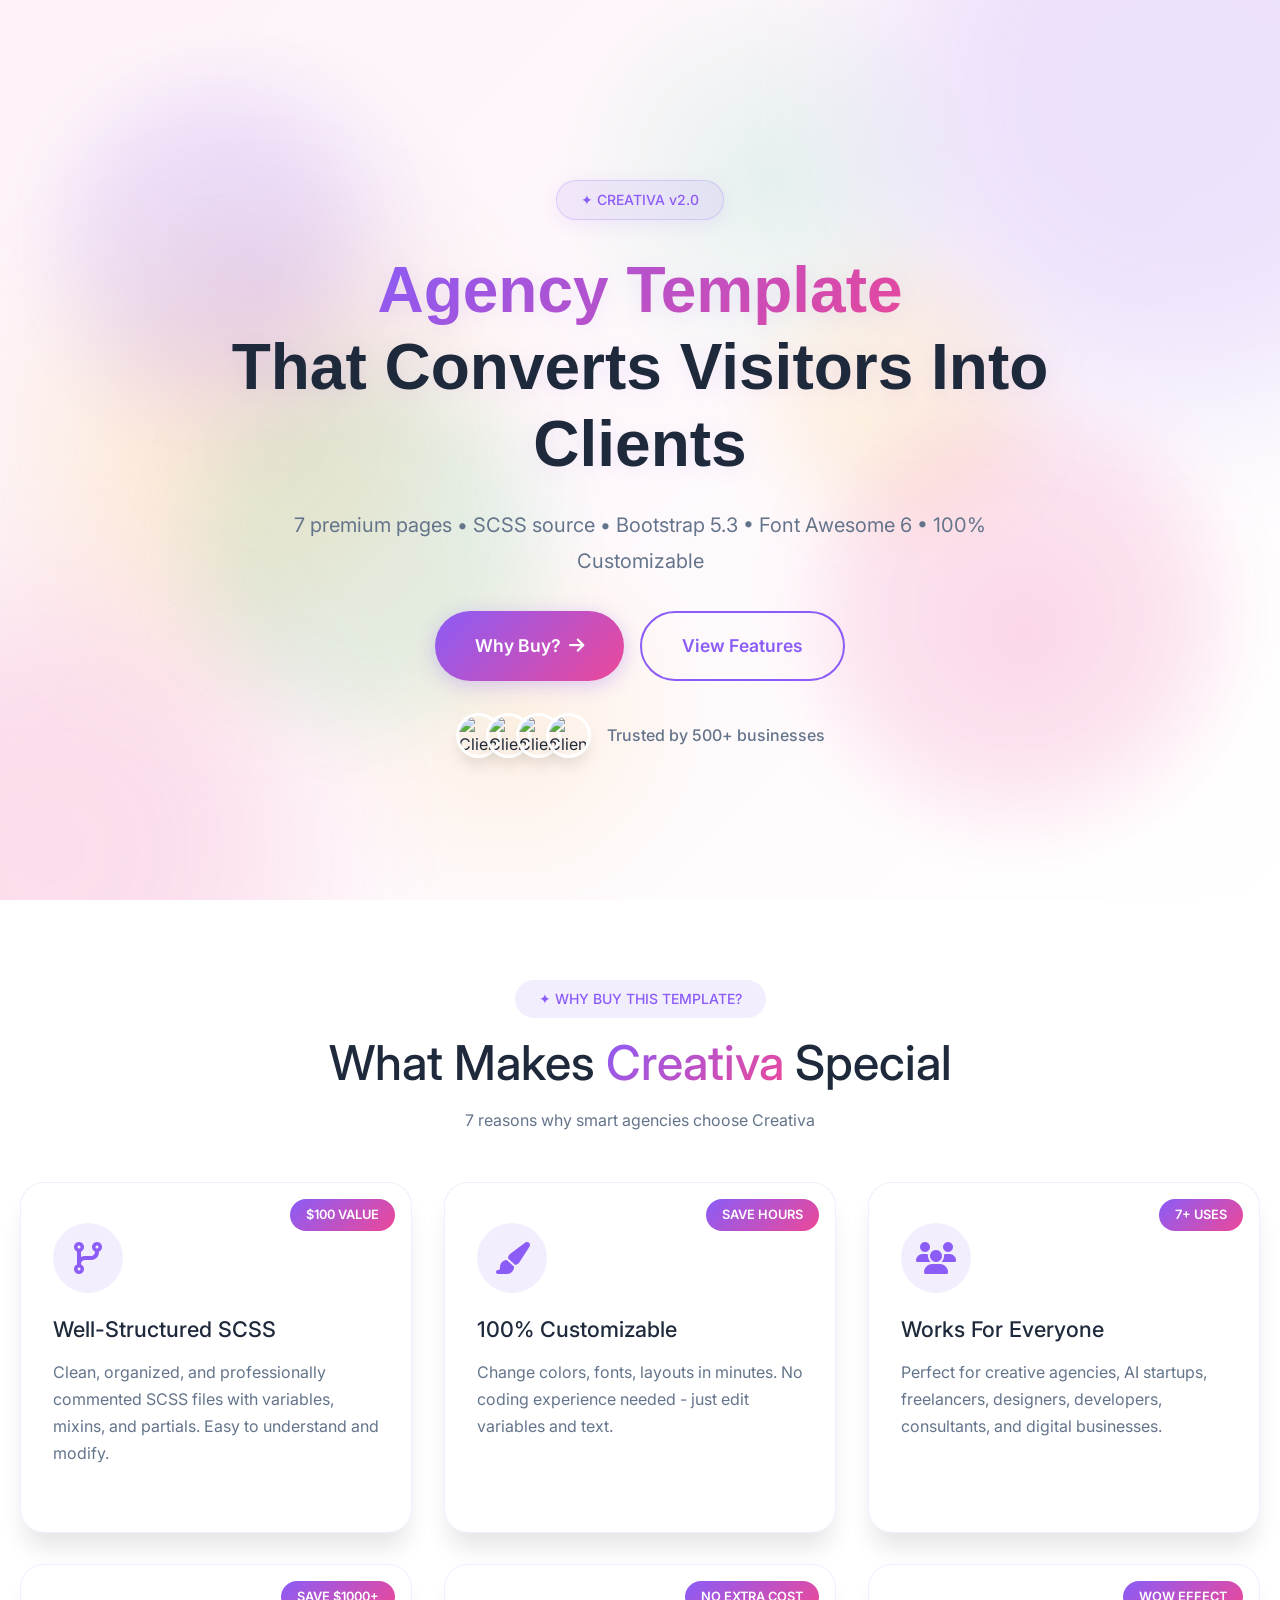
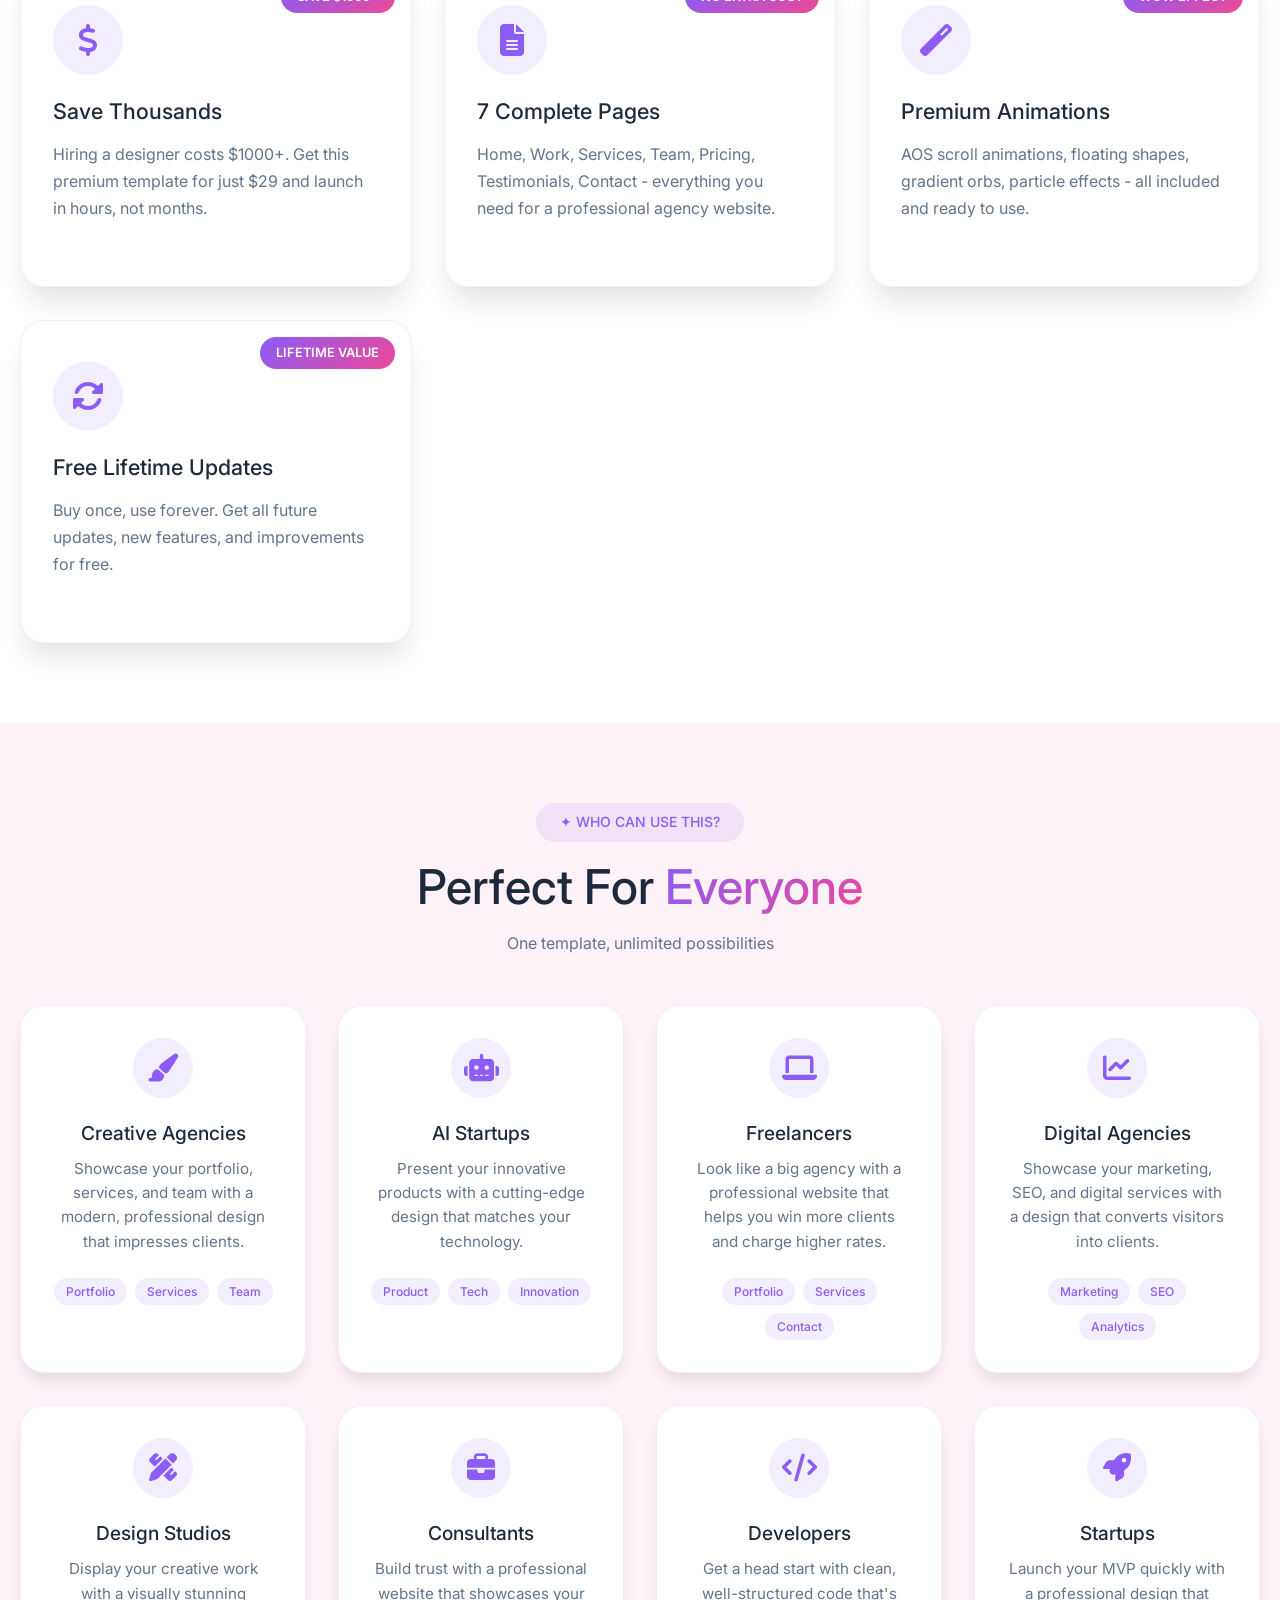
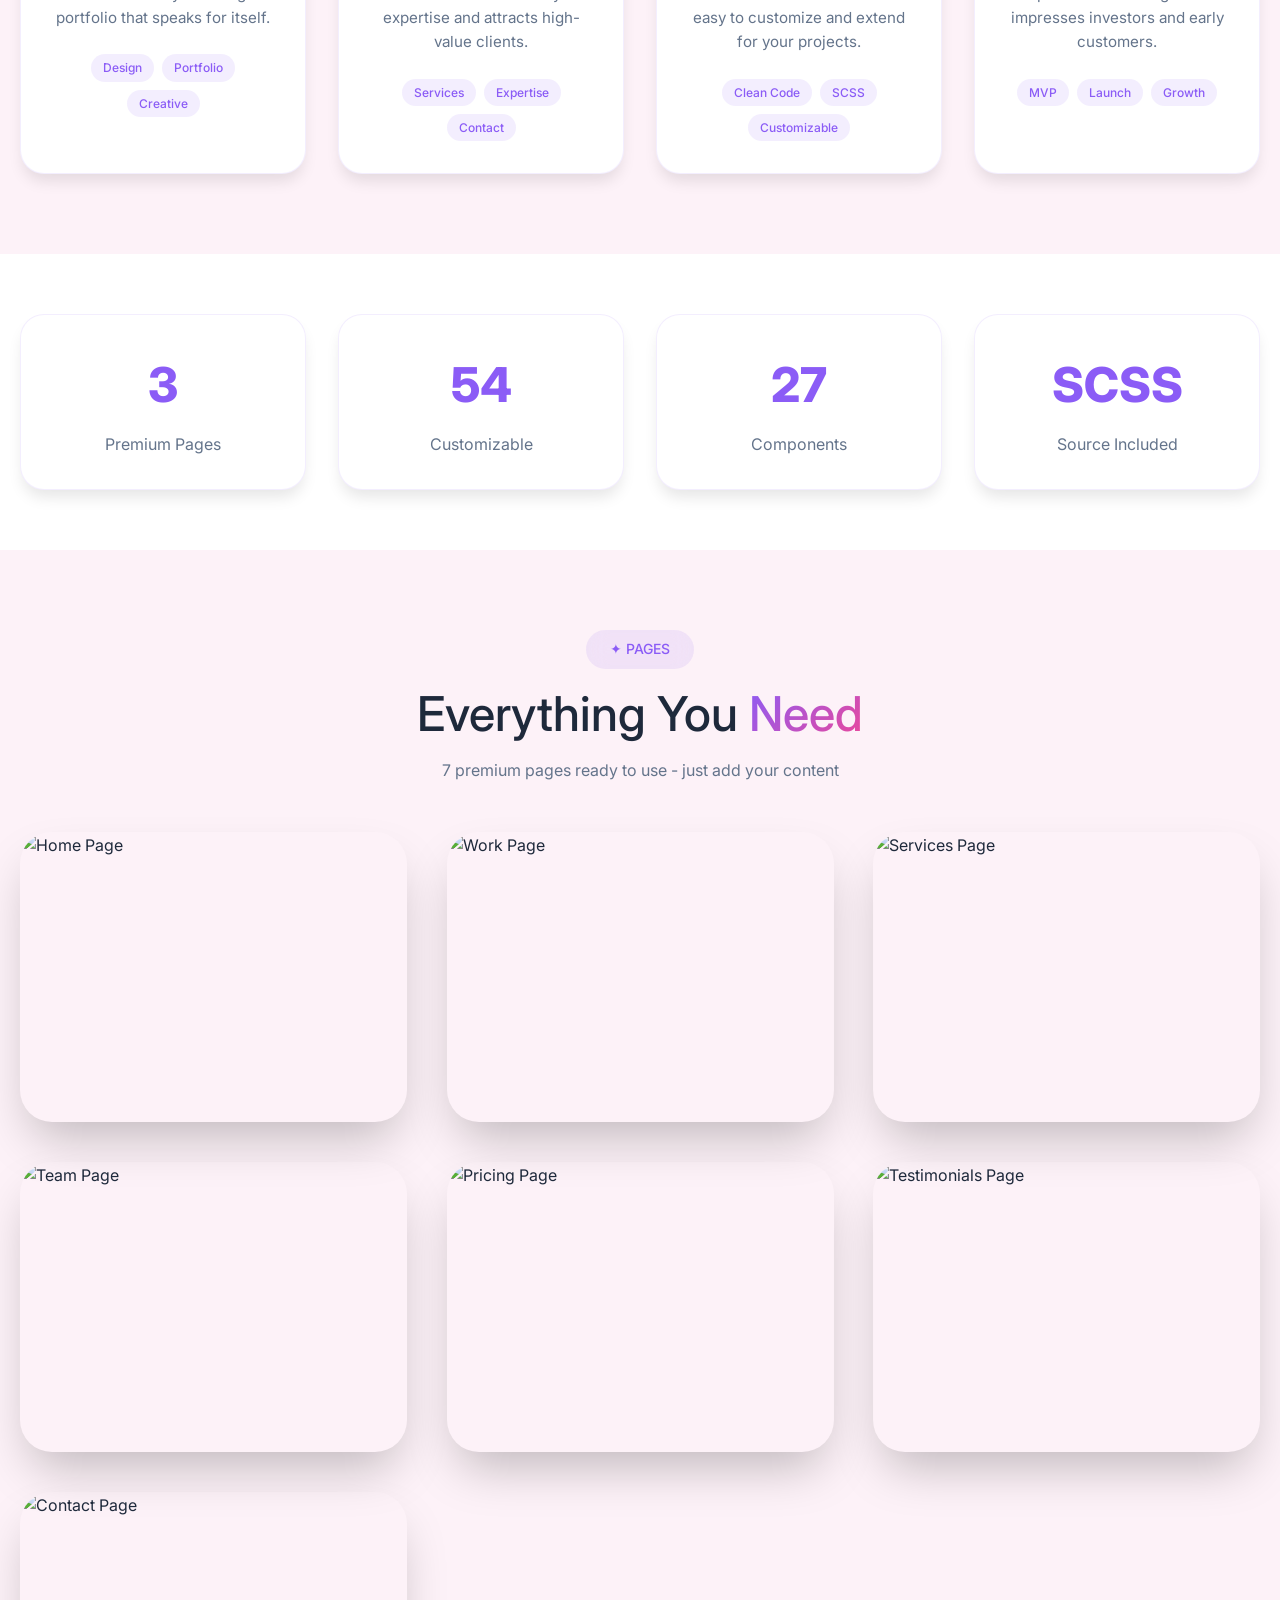
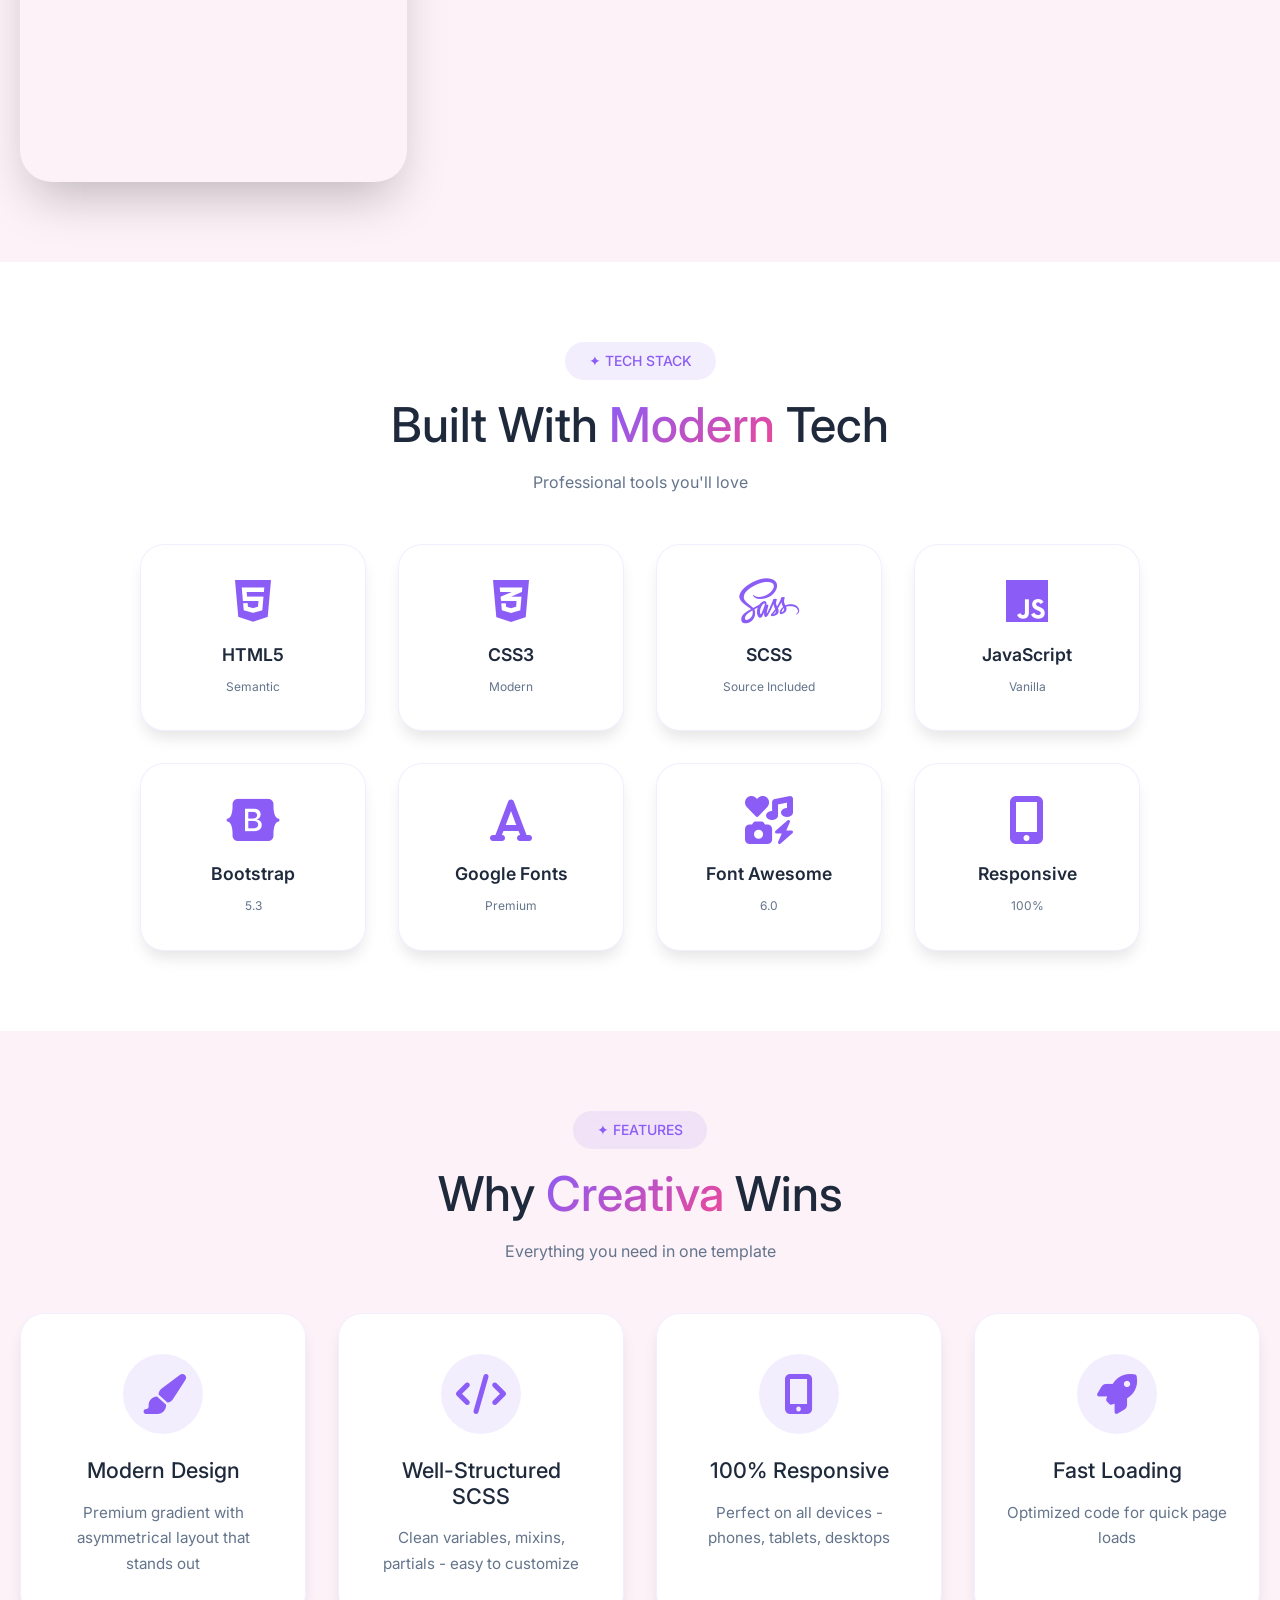
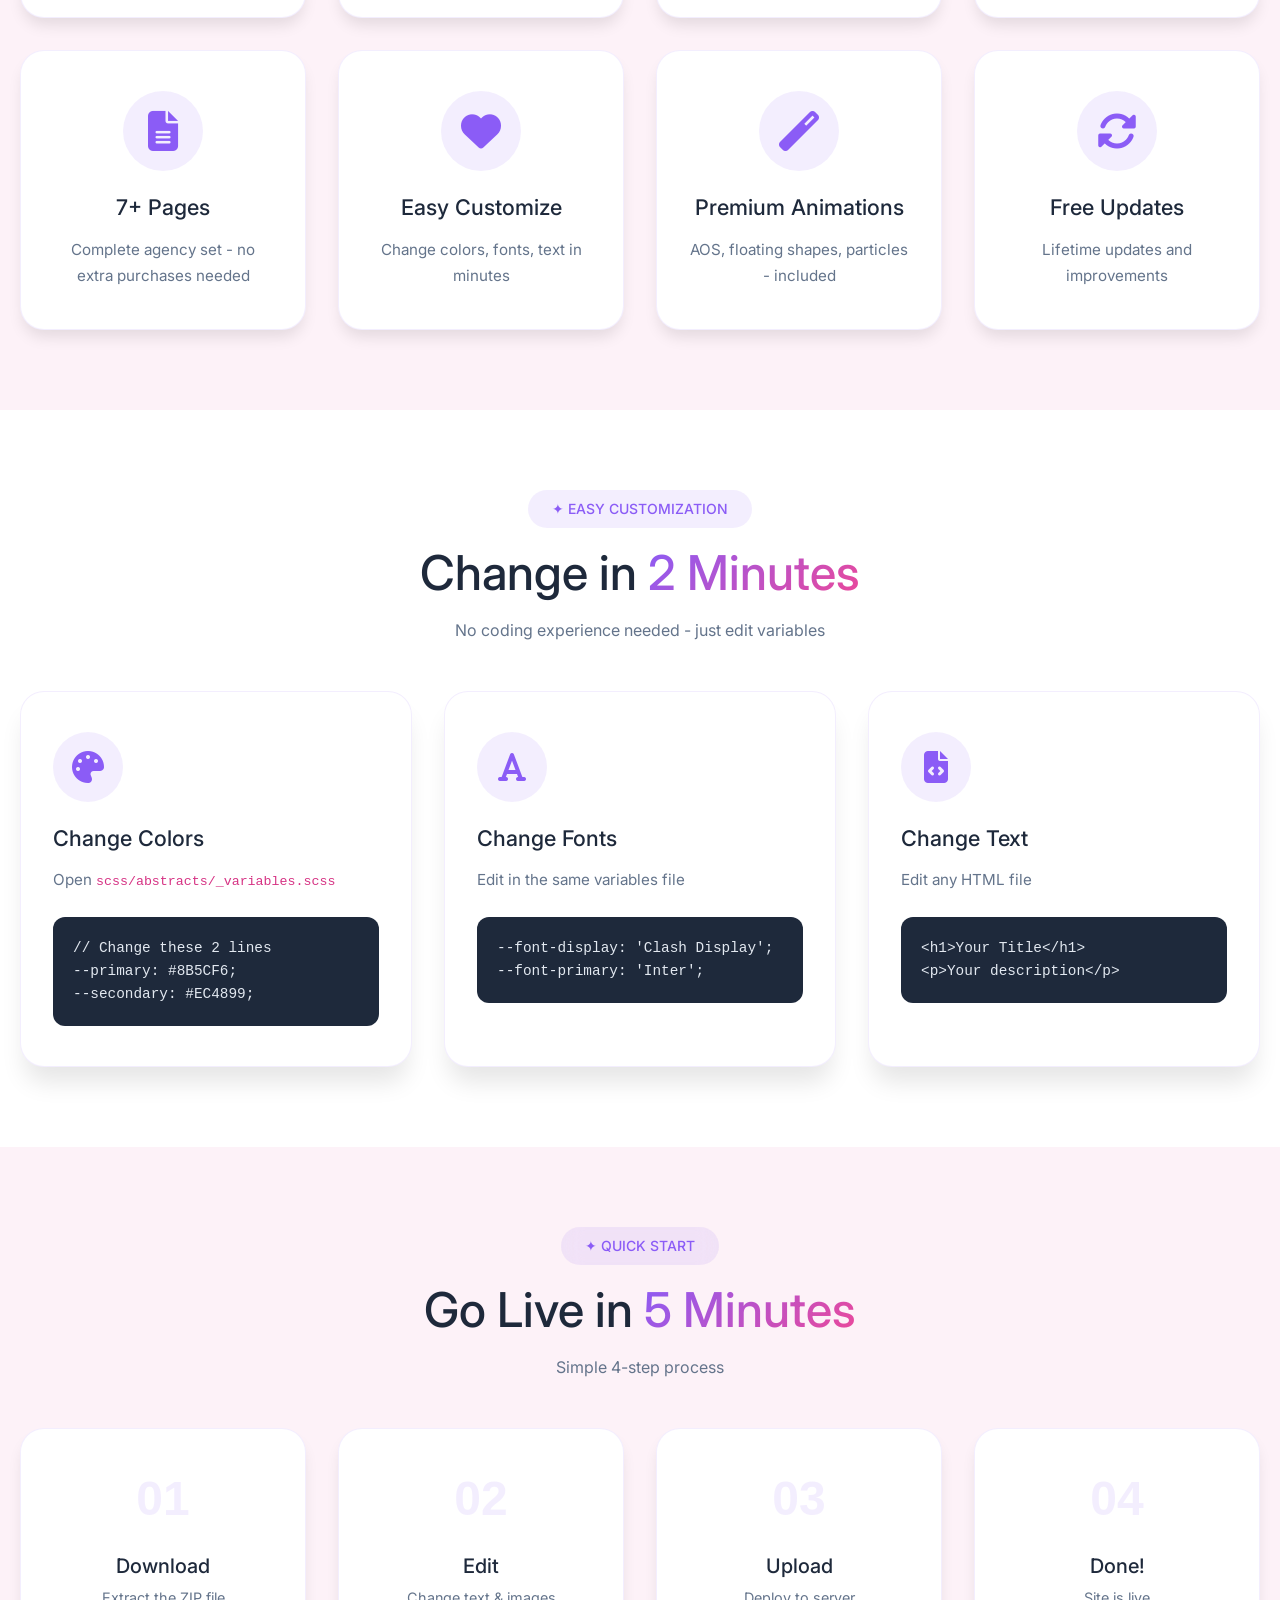
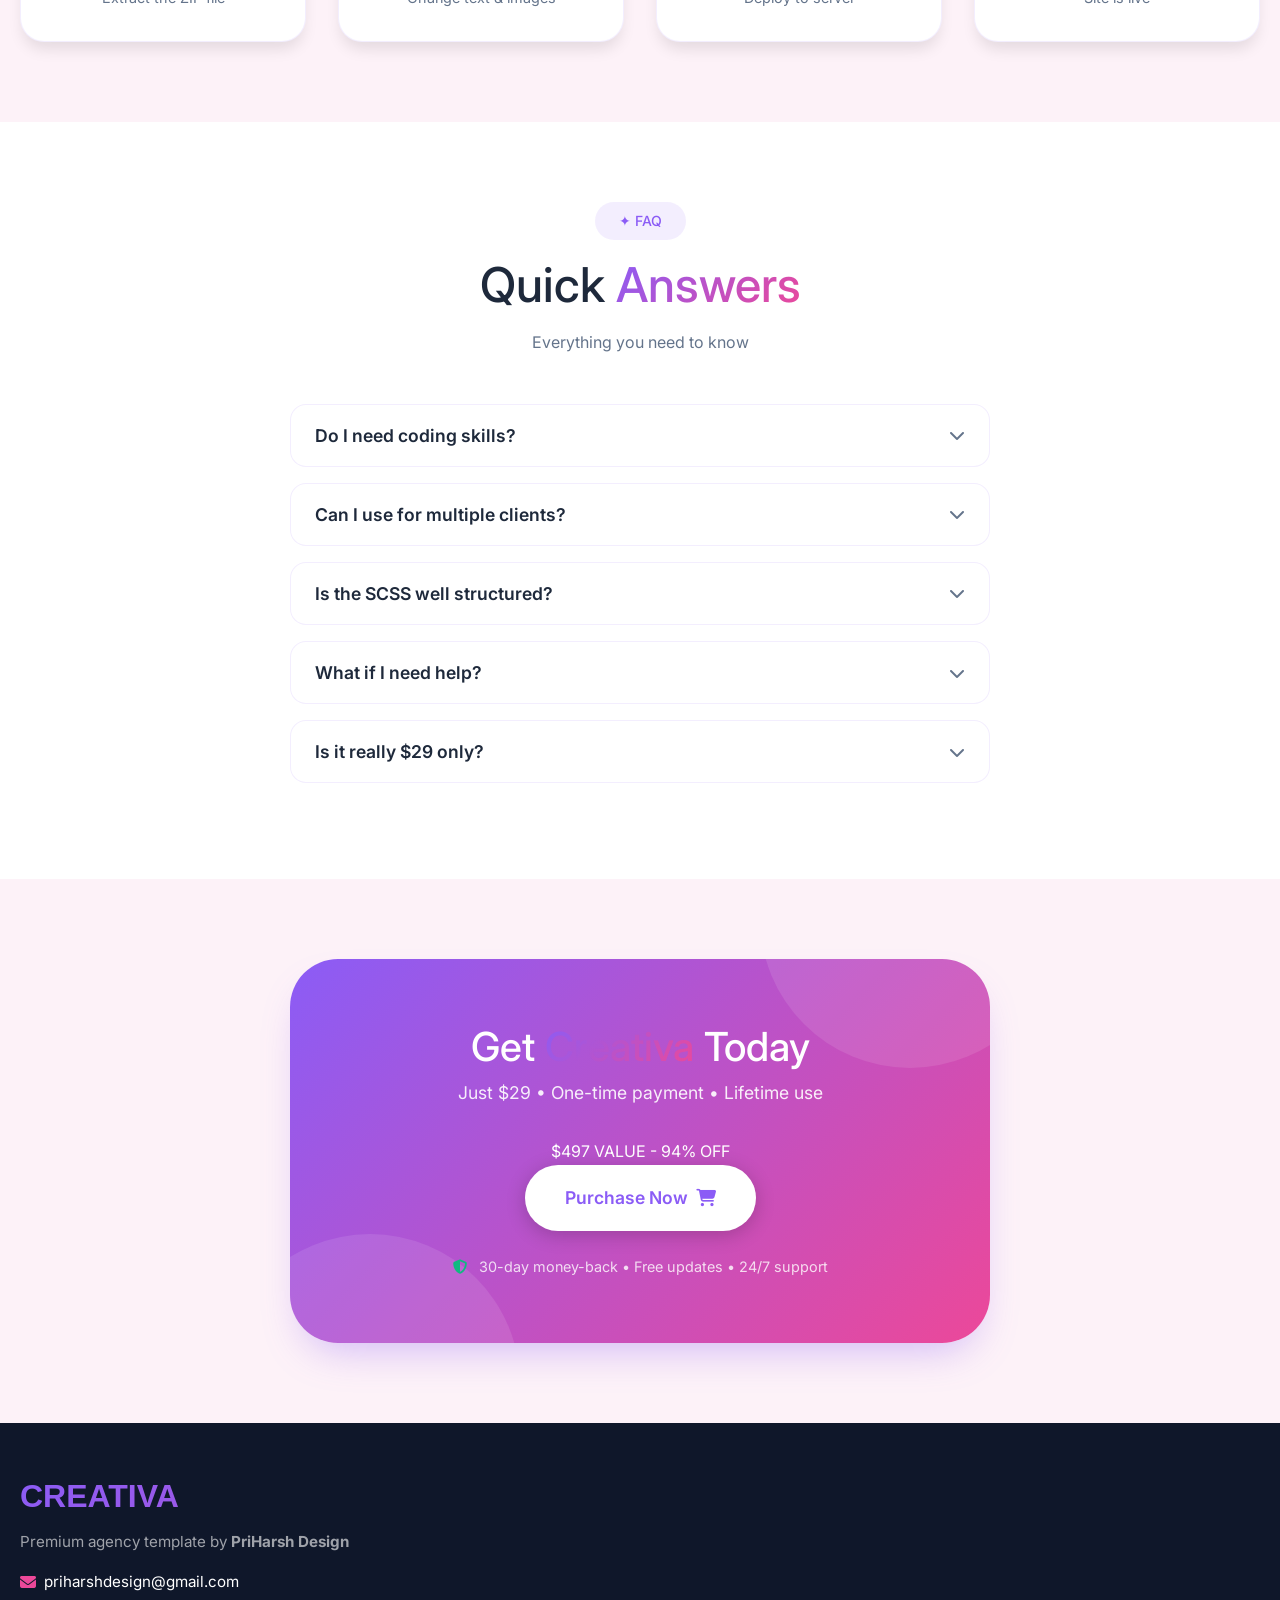
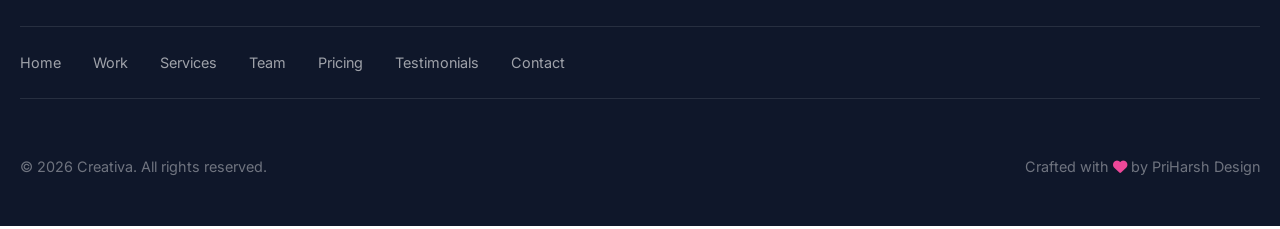
==== index.html @ 8fda3618 "New index" ====
<!DOCTYPE html>
<html lang="en">

<head>
  <meta charset="UTF-8">
  <meta name="viewport" content="width=device-width, initial-scale=1.0, maximum-scale=5.0">

  <!-- Title & Description -->
  <title>Creativa — Premium Agency Template That Sells</title>
  <meta name="description"
    content="Creativa — Complete agency template with 7+ pages, SCSS source, and premium animations. Perfect for creative agencies, AI startups, and digital businesses.">
  <meta name="author" content="PriHarsh Design">

  <!-- Favicon -->
  <link rel="icon" type="image/png" href="welcom/favicon.ico">

  <!-- Bootstrap 5.3 CSS -->
  <link href="https://cdn.jsdelivr.net/npm/bootstrap@5.3.0/dist/css/bootstrap.min.css" rel="stylesheet">

  <!-- Google Fonts -->
  <link href="https://api.fontshare.com/v2/css?f[]=clash-display@400,500,600,700&f[]=sentient@400,500&display=swap"
    rel="stylesheet">
  <link href="https://fonts.googleapis.com/css2?family=Inter:wght@400;500;600;700&display=swap" rel="stylesheet">

  <!-- Font Awesome -->
  <link rel="stylesheet" href="https://cdnjs.cloudflare.com/ajax/libs/font-awesome/6.4.0/css/all.min.css">

  <!-- AOS Animation -->
  <link href="https://unpkg.com/aos@2.3.1/dist/aos.css" rel="stylesheet">

  <!-- Custom CSS -->
  <link rel="stylesheet" href="welcom/welcome.css">
</head>

<body>

  <!-- ======================================== -->
  <!-- PREMIUM LOADER -->
  <!-- ======================================== -->
  <div class="premium-loader">
    <div class="loader-content">
      <div class="loader-logo">CREATIVA</div>
      <div class="loader-progress">
        <div class="progress-bar"></div>
      </div>
    </div>
  </div>

  <!-- ======================================== -->
  <!-- HERO SECTION - CINEMATIC ANIMATIONS -->
  <!-- ======================================== -->
  <section class="hero-section">
    <div class="hero-background">
      <div class="gradient-orb orb-1"></div>
      <div class="gradient-orb orb-2"></div>
      <div class="gradient-orb orb-3"></div>
      <div class="particles"></div>
      <div class="floating-shapes">
        <div class="shape shape-1"></div>
        <div class="shape shape-2"></div>
        <div class="shape shape-3"></div>
        <div class="shape shape-4"></div>
      </div>
    </div>

    <div class="container">
      <div class="hero-content">
        <div class="hero-badge" data-aos="fade-down" data-aos-delay="100">
          <span class="badge-glow">✦ CREATIVA v2.0</span>
        </div>

        <h1 class="hero-title" data-aos="fade-up" data-aos-delay="200">
          <span class="gradient-text">Agency Template</span><br>
          That Converts Visitors Into Clients
        </h1>

        <p class="hero-description" data-aos="fade-up" data-aos-delay="300">
          7 premium pages • SCSS source • Bootstrap 5.3 • Font Awesome 6 • 100% Customizable
        </p>

        <div class="hero-buttons" data-aos="fade-up" data-aos-delay="400">
          <a href="#why-buy" class="btn-primary btn-large">
            <span>Why Buy?</span>
            <i class="fas fa-arrow-right"></i>
          </a>
          <a href="#features" class="btn-outline btn-large">
            <span>View Features</span>
          </a>
        </div>

        <div class="hero-avatars" data-aos="fade-up" data-aos-delay="500">
          <div class="avatar-group">
            <img src="https://randomuser.me/api/portraits/women/44.jpg" alt="Client">
            <img src="https://randomuser.me/api/portraits/men/32.jpg" alt="Client">
            <img src="https://randomuser.me/api/portraits/women/68.jpg" alt="Client">
            <img src="https://randomuser.me/api/portraits/men/75.jpg" alt="Client">
            <span>Trusted by 500+ businesses</span>
          </div>
        </div>
      </div>
    </div>
  </section>

  <!-- ======================================== -->
  <!-- WHY BUY THIS PRODUCT SECTION - SELLING POINTS -->
  <!-- ======================================== -->
  <section class="why-buy-section" id="why-buy">
    <div class="container">
      <div class="section-header" data-aos="fade-up">
        <span class="section-badge">✦ WHY BUY THIS TEMPLATE?</span>
        <h2>What Makes <span class="gradient-text">Creativa</span> Special</h2>
        <p>7 reasons why smart agencies choose Creativa</p>
      </div>

      <div class="why-buy-grid">
        <!-- Reason 1: Professional SCSS Structure -->
        <div class="why-card" data-aos="flip-up">
          <div class="why-icon">
            <i class="fas fa-code-branch"></i>
          </div>
          <h3>Well-Structured SCSS</h3>
          <p>Clean, organized, and professionally commented SCSS files with variables, mixins, and partials. Easy to
            understand and modify.</p>
          <div class="why-badge">$100 VALUE</div>
        </div>

        <!-- Reason 2: 100% Customizable -->
        <div class="why-card" data-aos="flip-up" data-aos-delay="50">
          <div class="why-icon">
            <i class="fas fa-paint-brush"></i>
          </div>
          <h3>100% Customizable</h3>
          <p>Change colors, fonts, layouts in minutes. No coding experience needed - just edit variables and text.</p>
          <div class="why-badge">SAVE HOURS</div>
        </div>

        <!-- Reason 3: Multi-Purpose Usage -->
        <div class="why-card" data-aos="flip-up" data-aos-delay="100">
          <div class="why-icon">
            <i class="fas fa-users"></i>
          </div>
          <h3>Works For Everyone</h3>
          <p>Perfect for creative agencies, AI startups, freelancers, designers, developers, consultants, and digital
            businesses.</p>
          <div class="why-badge">7+ USES</div>
        </div>

        <!-- Reason 4: Save $1000s -->
        <div class="why-card" data-aos="flip-up" data-aos-delay="150">
          <div class="why-icon">
            <i class="fas fa-dollar-sign"></i>
          </div>
          <h3>Save Thousands</h3>
          <p>Hiring a designer costs $1000+. Get this premium template for just $29 and launch in hours, not months.</p>
          <div class="why-badge">SAVE $1000+</div>
        </div>

        <!-- Reason 5: 7 Ready Pages -->
        <div class="why-card" data-aos="flip-up" data-aos-delay="200">
          <div class="why-icon">
            <i class="fas fa-file-alt"></i>
          </div>
          <h3>7 Complete Pages</h3>
          <p>Home, Work, Services, Team, Pricing, Testimonials, Contact - everything you need for a professional agency
            website.</p>
          <div class="why-badge">NO EXTRA COST</div>
        </div>

        <!-- Reason 6: Premium Animations -->
        <div class="why-card" data-aos="flip-up" data-aos-delay="250">
          <div class="why-icon">
            <i class="fas fa-magic"></i>
          </div>
          <h3>Premium Animations</h3>
          <p>AOS scroll animations, floating shapes, gradient orbs, particle effects - all included and ready to use.
          </p>
          <div class="why-badge">WOW EFFECT</div>
        </div>

        <!-- Reason 7: Lifetime Updates -->
        <div class="why-card" data-aos="flip-up" data-aos-delay="300">
          <div class="why-icon">
            <i class="fas fa-sync-alt"></i>
          </div>
          <h3>Free Lifetime Updates</h3>
          <p>Buy once, use forever. Get all future updates, new features, and improvements for free.</p>
          <div class="why-badge">LIFETIME VALUE</div>
        </div>
      </div>
    </div>
  </section>

  <!-- ======================================== -->
  <!-- WHO CAN USE THIS SECTION - USE CASES -->
  <!-- ======================================== -->
  <section class="use-cases-section">
    <div class="container">
      <div class="section-header" data-aos="fade-up">
        <span class="section-badge">✦ WHO CAN USE THIS?</span>
        <h2>Perfect For <span class="gradient-text">Everyone</span></h2>
        <p>One template, unlimited possibilities</p>
      </div>

      <div class="use-cases-grid">
        <!-- Use Case 1: Creative Agencies -->
        <div class="use-card" data-aos="fade-up">
          <div class="use-icon">
            <i class="fas fa-paint-brush"></i>
          </div>
          <h3>Creative Agencies</h3>
          <p>Showcase your portfolio, services, and team with a modern, professional design that impresses clients.</p>
          <div class="use-tags">
            <span>Portfolio</span>
            <span>Services</span>
            <span>Team</span>
          </div>
        </div>

        <!-- Use Case 2: AI Startups -->
        <div class="use-card" data-aos="fade-up" data-aos-delay="50">
          <div class="use-icon">
            <i class="fas fa-robot"></i>
          </div>
          <h3>AI Startups</h3>
          <p>Present your innovative products with a cutting-edge design that matches your technology.</p>
          <div class="use-tags">
            <span>Product</span>
            <span>Tech</span>
            <span>Innovation</span>
          </div>
        </div>

        <!-- Use Case 3: Freelancers -->
        <div class="use-card" data-aos="fade-up" data-aos-delay="100">
          <div class="use-icon">
            <i class="fas fa-laptop"></i>
          </div>
          <h3>Freelancers</h3>
          <p>Look like a big agency with a professional website that helps you win more clients and charge higher rates.
          </p>
          <div class="use-tags">
            <span>Portfolio</span>
            <span>Services</span>
            <span>Contact</span>
          </div>
        </div>

        <!-- Use Case 4: Digital Agencies -->
        <div class="use-card" data-aos="fade-up" data-aos-delay="150">
          <div class="use-icon">
            <i class="fas fa-chart-line"></i>
          </div>
          <h3>Digital Agencies</h3>
          <p>Showcase your marketing, SEO, and digital services with a design that converts visitors into clients.</p>
          <div class="use-tags">
            <span>Marketing</span>
            <span>SEO</span>
            <span>Analytics</span>
          </div>
        </div>

        <!-- Use Case 5: Design Studios -->
        <div class="use-card" data-aos="fade-up" data-aos-delay="200">
          <div class="use-icon">
            <i class="fas fa-pencil-ruler"></i>
          </div>
          <h3>Design Studios</h3>
          <p>Display your creative work with a visually stunning portfolio that speaks for itself.</p>
          <div class="use-tags">
            <span>Design</span>
            <span>Portfolio</span>
            <span>Creative</span>
          </div>
        </div>

        <!-- Use Case 6: Consultants -->
        <div class="use-card" data-aos="fade-up" data-aos-delay="250">
          <div class="use-icon">
            <i class="fas fa-briefcase"></i>
          </div>
          <h3>Consultants</h3>
          <p>Build trust with a professional website that showcases your expertise and attracts high-value clients.</p>
          <div class="use-tags">
            <span>Services</span>
            <span>Expertise</span>
            <span>Contact</span>
          </div>
        </div>

        <!-- Use Case 7: Developers -->
        <div class="use-card" data-aos="fade-up" data-aos-delay="300">
          <div class="use-icon">
            <i class="fas fa-code"></i>
          </div>
          <h3>Developers</h3>
          <p>Get a head start with clean, well-structured code that's easy to customize and extend for your projects.
          </p>
          <div class="use-tags">
            <span>Clean Code</span>
            <span>SCSS</span>
            <span>Customizable</span>
          </div>
        </div>

        <!-- Use Case 8: Startups -->
        <div class="use-card" data-aos="fade-up" data-aos-delay="350">
          <div class="use-icon">
            <i class="fas fa-rocket"></i>
          </div>
          <h3>Startups</h3>
          <p>Launch your MVP quickly with a professional design that impresses investors and early customers.</p>
          <div class="use-tags">
            <span>MVP</span>
            <span>Launch</span>
            <span>Growth</span>
          </div>
        </div>
      </div>
    </div>
  </section>

  <!-- ======================================== -->
  <!-- STATS SECTION - ANIMATED COUNTERS -->
  <!-- ======================================== -->
  <section class="stats-section">
    <div class="container">
      <div class="stats-grid">
        <div class="stat-card" data-aos="fade-up">
          <div class="stat-number" data-target="7">0</div>
          <div class="stat-label">Premium Pages</div>
        </div>
        <div class="stat-card" data-aos="fade-up" data-aos-delay="100">
          <div class="stat-number" data-target="100">0</div>
          <div class="stat-label">Customizable</div>
        </div>
        <div class="stat-card" data-aos="fade-up" data-aos-delay="200">
          <div class="stat-number" data-target="50">0</div>
          <div class="stat-label">Components</div>
        </div>
        <div class="stat-card" data-aos="fade-up" data-aos-delay="300">
          <div class="stat-number">SCSS</div>
          <div class="stat-label">Source Included</div>
        </div>
      </div>
    </div>
  </section>

  <!-- ======================================== -->
  <!-- SHOWCASE SECTION - BIGGER PREMIUM CARDS -->
  <!-- ======================================== -->
  <section class="showcase-section" id="showcase">
    <div class="container">
      <div class="section-header" data-aos="fade-up">
        <span class="section-badge">✦ PAGES</span>
        <h2>Everything You <span class="gradient-text">Need</span></h2>
        <p>7 premium pages ready to use - just add your content</p>
      </div>

      <div class="showcase-grid">
        <!-- Home Page Card -->
        <div class="showcase-card" data-aos="flip-up">
          <div class="card-image">
            <img src="https://images.unsplash.com/photo-1551288049-bebda4e38f71?w=800&h=600&fit=crop" alt="Home Page">
            <div class="card-overlay">
              <span class="page-number">01</span>
              <h3>Home</h3>
              <p>Hero with showreel & services</p>
              <div class="card-features">
                <span>Showreel</span>
                <span>Stats</span>
                <span>Services</span>
              </div>
              <a href="xhtml/index.html" class="card-link" target="_blank">
                <span>Preview</span>
                <i class="fas fa-arrow-right"></i>
              </a>
            </div>
          </div>
        </div>

        <!-- Work Page Card -->
        <div class="showcase-card" data-aos="flip-up" data-aos-delay="50">
          <div class="card-image">
            <img src="https://images.unsplash.com/photo-1460925895917-afdab827c52f?w=800&h=600&fit=crop"
              alt="Work Page">
            <div class="card-overlay">
              <span class="page-number">02</span>
              <h3>Work</h3>
              <p>Portfolio with filter</p>
              <div class="card-features">
                <span>Portfolio</span>
                <span>Filter</span>
                <span>Projects</span>
              </div>
              <a href="xhtml/work.html" class="card-link" target="_blank">
                <span>Preview</span>
                <i class="fas fa-arrow-right"></i>
              </a>
            </div>
          </div>
        </div>

        <!-- Services Page Card -->
        <div class="showcase-card" data-aos="flip-up" data-aos-delay="100">
          <div class="card-image">
            <img src="https://images.unsplash.com/photo-1557804506-669a67965ba0?w=800&h=600&fit=crop"
              alt="Services Page">
            <div class="card-overlay">
              <span class="page-number">03</span>
              <h3>Services</h3>
              <p>6 service cards with features</p>
              <div class="card-features">
                <span>6 Services</span>
                <span>Features</span>
                <span>CTA</span>
              </div>
              <a href="xhtml/services.html" class="card-link" target="_blank">
                <span>Preview</span>
                <i class="fas fa-arrow-right"></i>
              </a>
            </div>
          </div>
        </div>

        <!-- Team Page Card -->
        <div class="showcase-card" data-aos="flip-up" data-aos-delay="150">
          <div class="card-image">
            <img src="https://images.unsplash.com/photo-1522071820081-009f0129c71c?w=800&h=600&fit=crop"
              alt="Team Page">
            <div class="card-overlay">
              <span class="page-number">04</span>
              <h3>Team</h3>
              <p>8 team members with social links</p>
              <div class="card-features">
                <span>8 Members</span>
                <span>Social</span>
                <span>Bio</span>
              </div>
              <a href="xhtml/team.html" class="card-link" target="_blank">
                <span>Preview</span>
                <i class="fas fa-arrow-right"></i>
              </a>
            </div>
          </div>
        </div>

        <!-- Pricing Page Card -->
        <div class="showcase-card" data-aos="flip-up" data-aos-delay="200">
          <div class="card-image">
            <img src="https://images.unsplash.com/photo-1554224155-6726b3ff858f?w=800&h=600&fit=crop"
              alt="Pricing Page">
            <div class="card-overlay">
              <span class="page-number">05</span>
              <h3>Pricing</h3>
              <p>3 plans with features</p>
              <div class="card-features">
                <span>3 Plans</span>
                <span>Compare</span>
                <span>Features</span>
              </div>
              <a href="xhtml/pricing.html" class="card-link" target="_blank">
                <span>Preview</span>
                <i class="fas fa-arrow-right"></i>
              </a>
            </div>
          </div>
        </div>

        <!-- Testimonials Page Card -->
        <div class="showcase-card" data-aos="flip-up" data-aos-delay="250">
          <div class="card-image">
            <img src="https://images.unsplash.com/photo-1519389950473-47ba0277781c?w=800&h=600&fit=crop"
              alt="Testimonials Page">
            <div class="card-overlay">
              <span class="page-number">06</span>
              <h3>Testimonials</h3>
              <p>6 client reviews with stats</p>
              <div class="card-features">
                <span>Reviews</span>
                <span>Stats</span>
                <span>Quotes</span>
              </div>
              <a href="xhtml/testimonials.html" class="card-link" target="_blank">
                <span>Preview</span>
                <i class="fas fa-arrow-right"></i>
              </a>
            </div>
          </div>
        </div>

        <!-- Contact Page Card -->
        <div class="showcase-card" data-aos="flip-up" data-aos-delay="300">
          <div class="card-image">
            <img src="https://images.unsplash.com/photo-1423666639041-f56000c27a9a?w=800&h=600&fit=crop"
              alt="Contact Page">
            <div class="card-overlay">
              <span class="page-number">07</span>
              <h3>Contact</h3>
              <p>Form with map & details</p>
              <div class="card-features">
                <span>Form</span>
                <span>Map</span>
                <span>Details</span>
              </div>
              <a href="xhtml/contact.html" class="card-link" target="_blank">
                <span>Preview</span>
                <i class="fas fa-arrow-right"></i>
              </a>
            </div>
          </div>
        </div>
      </div>
    </div>
  </section>

  <!-- ======================================== -->
  <!-- TECH STACK SECTION -->
  <!-- ======================================== -->
  <section class="tech-section" id="tech-stack">
    <div class="container">
      <div class="section-header" data-aos="fade-up">
        <span class="section-badge">✦ TECH STACK</span>
        <h2>Built With <span class="gradient-text">Modern</span> Tech</h2>
        <p>Professional tools you'll love</p>
      </div>

      <div class="tech-grid">
        <div class="tech-item" data-aos="zoom-in">
          <i class="fab fa-html5"></i>
          <span>HTML5</span>
          <small>Semantic</small>
        </div>
        <div class="tech-item" data-aos="zoom-in" data-aos-delay="50">
          <i class="fab fa-css3-alt"></i>
          <span>CSS3</span>
          <small>Modern</small>
        </div>
        <div class="tech-item" data-aos="zoom-in" data-aos-delay="100">
          <i class="fab fa-sass"></i>
          <span>SCSS</span>
          <small>Source Included</small>
        </div>
        <div class="tech-item" data-aos="zoom-in" data-aos-delay="150">
          <i class="fab fa-js"></i>
          <span>JavaScript</span>
          <small>Vanilla</small>
        </div>
        <div class="tech-item" data-aos="zoom-in" data-aos-delay="200">
          <i class="fab fa-bootstrap"></i>
          <span>Bootstrap</span>
          <small>5.3</small>
        </div>
        <div class="tech-item" data-aos="zoom-in" data-aos-delay="250">
          <i class="fas fa-font"></i>
          <span>Google Fonts</span>
          <small>Premium</small>
        </div>
        <div class="tech-item" data-aos="zoom-in" data-aos-delay="300">
          <i class="fas fa-icons"></i>
          <span>Font Awesome</span>
          <small>6.0</small>
        </div>
        <div class="tech-item" data-aos="zoom-in" data-aos-delay="350">
          <i class="fas fa-mobile-alt"></i>
          <span>Responsive</span>
          <small>100%</small>
        </div>
      </div>
    </div>
  </section>

  <!-- ======================================== -->
  <!-- FEATURES SECTION -->
  <!-- ======================================== -->
  <section class="features-section" id="features">
    <div class="container">
      <div class="section-header" data-aos="fade-up">
        <span class="section-badge">✦ FEATURES</span>
        <h2>Why <span class="gradient-text">Creativa</span> Wins</h2>
        <p>Everything you need in one template</p>
      </div>

      <div class="features-grid">
        <div class="feature-card" data-aos="fade-up">
          <div class="feature-icon">
            <i class="fas fa-paint-brush"></i>
          </div>
          <h3>Modern Design</h3>
          <p>Premium gradient with asymmetrical layout that stands out</p>
        </div>
        <div class="feature-card" data-aos="fade-up" data-aos-delay="50">
          <div class="feature-icon">
            <i class="fas fa-code"></i>
          </div>
          <h3>Well-Structured SCSS</h3>
          <p>Clean variables, mixins, partials - easy to customize</p>
        </div>
        <div class="feature-card" data-aos="fade-up" data-aos-delay="100">
          <div class="feature-icon">
            <i class="fas fa-mobile-alt"></i>
          </div>
          <h3>100% Responsive</h3>
          <p>Perfect on all devices - phones, tablets, desktops</p>
        </div>
        <div class="feature-card" data-aos="fade-up" data-aos-delay="150">
          <div class="feature-icon">
            <i class="fas fa-rocket"></i>
          </div>
          <h3>Fast Loading</h3>
          <p>Optimized code for quick page loads</p>
        </div>
        <div class="feature-card" data-aos="fade-up" data-aos-delay="200">
          <div class="feature-icon">
            <i class="fas fa-file-alt"></i>
          </div>
          <h3>7+ Pages</h3>
          <p>Complete agency set - no extra purchases needed</p>
        </div>
        <div class="feature-card" data-aos="fade-up" data-aos-delay="250">
          <div class="feature-icon">
            <i class="fas fa-heart"></i>
          </div>
          <h3>Easy Customize</h3>
          <p>Change colors, fonts, text in minutes</p>
        </div>
        <div class="feature-card" data-aos="fade-up" data-aos-delay="300">
          <div class="feature-icon">
            <i class="fas fa-magic"></i>
          </div>
          <h3>Premium Animations</h3>
          <p>AOS, floating shapes, particles - included</p>
        </div>
        <div class="feature-card" data-aos="fade-up" data-aos-delay="350">
          <div class="feature-icon">
            <i class="fas fa-sync-alt"></i>
          </div>
          <h3>Free Updates</h3>
          <p>Lifetime updates and improvements</p>
        </div>
      </div>
    </div>
  </section>

  <!-- ======================================== -->
  <!-- CUSTOMIZATION GUIDE -->
  <!-- ======================================== -->
  <section class="customization-section" id="customization">
    <div class="container">
      <div class="section-header" data-aos="fade-up">
        <span class="section-badge">✦ EASY CUSTOMIZATION</span>
        <h2>Change in <span class="gradient-text">2 Minutes</span></h2>
        <p>No coding experience needed - just edit variables</p>
      </div>

      <div class="customization-grid">
        <div class="customization-card" data-aos="fade-right">
          <div class="card-icon">
            <i class="fas fa-palette"></i>
          </div>
          <h3>Change Colors</h3>
          <p>Open <code>scss/abstracts/_variables.scss</code></p>
          <div class="code-block">
            <pre><code>// Change these 2 lines
--primary: #8B5CF6;
--secondary: #EC4899;</code></pre>
          </div>
        </div>

        <div class="customization-card" data-aos="fade-up">
          <div class="card-icon">
            <i class="fas fa-font"></i>
          </div>
          <h3>Change Fonts</h3>
          <p>Edit in the same variables file</p>
          <div class="code-block">
            <pre><code>--font-display: 'Clash Display';
--font-primary: 'Inter';</code></pre>
          </div>
        </div>

        <div class="customization-card" data-aos="fade-left">
          <div class="card-icon">
            <i class="fas fa-file-code"></i>
          </div>
          <h3>Change Text</h3>
          <p>Edit any HTML file</p>
          <div class="code-block">
            <pre><code>&lt;h1&gt;Your Title&lt;/h1&gt;
&lt;p&gt;Your description&lt;/p&gt;</code></pre>
          </div>
        </div>
      </div>
    </div>
  </section>

  <!-- ======================================== -->
  <!-- QUICK START -->
  <!-- ======================================== -->
  <section class="howto-section">
    <div class="container">
      <div class="section-header" data-aos="fade-up">
        <span class="section-badge">✦ QUICK START</span>
        <h2>Go Live in <span class="gradient-text">5 Minutes</span></h2>
        <p>Simple 4-step process</p>
      </div>

      <div class="howto-grid">
        <div class="howto-card" data-aos="fade-right">
          <div class="step-number">01</div>
          <h3>Download</h3>
          <p>Extract the ZIP file</p>
        </div>
        <div class="howto-card" data-aos="fade-up">
          <div class="step-number">02</div>
          <h3>Edit</h3>
          <p>Change text & images</p>
        </div>
        <div class="howto-card" data-aos="fade-left">
          <div class="step-number">03</div>
          <h3>Upload</h3>
          <p>Deploy to server</p>
        </div>
        <div class="howto-card" data-aos="fade-right" data-aos-delay="100">
          <div class="step-number">04</div>
          <h3>Done!</h3>
          <p>Site is live</p>
        </div>
      </div>
    </div>
  </section>

  <!-- ======================================== -->
  <!-- FAQ SECTION -->
  <!-- ======================================== -->
  <section class="faq-section">
    <div class="container">
      <div class="section-header" data-aos="fade-up">
        <span class="section-badge">✦ FAQ</span>
        <h2>Quick <span class="gradient-text">Answers</span></h2>
        <p>Everything you need to know</p>
      </div>

      <div class="faq-grid">
        <div class="faq-item" data-aos="fade-up">
          <div class="faq-question">
            <h3>Do I need coding skills?</h3>
            <i class="fas fa-chevron-down"></i>
          </div>
          <div class="faq-answer">
            <p>No! Basic HTML knowledge is enough. Colors and fonts can be changed by editing variables - no coding
              experience needed.</p>
          </div>
        </div>
        <div class="faq-item" data-aos="fade-up" data-aos-delay="50">
          <div class="faq-question">
            <h3>Can I use for multiple clients?</h3>
            <i class="fas fa-chevron-down"></i>
          </div>
          <div class="faq-answer">
            <p>Regular license = 1 project. Extended license = unlimited projects for multiple clients.</p>
          </div>
        </div>
        <div class="faq-item" data-aos="fade-up" data-aos-delay="100">
          <div class="faq-question">
            <h3>Is the SCSS well structured?</h3>
            <i class="fas fa-chevron-down"></i>
          </div>
          <div class="faq-answer">
            <p>Yes! Professional SCSS with variables, mixins, partials, and clean organization. Worth $100+ alone.</p>
          </div>
        </div>
        <div class="faq-item" data-aos="fade-up" data-aos-delay="150">
          <div class="faq-question">
            <h3>What if I need help?</h3>
            <i class="fas fa-chevron-down"></i>
          </div>
          <div class="faq-answer">
            <p>24/7 support: <a href="mailto:priharshdesign@gmail.com">priharshdesign@gmail.com</a>. Free updates
              included.</p>
          </div>
        </div>
        <div class="faq-item" data-aos="fade-up" data-aos-delay="200">
          <div class="faq-question">
            <h3>Is it really $29 only?</h3>
            <i class="fas fa-chevron-down"></i>
          </div>
          <div class="faq-answer">
            <p>Yes! A one-time payment of $29 gets you everything. No subscriptions, no hidden fees.</p>
          </div>
        </div>
      </div>
    </div>
  </section>

  <!-- ======================================== -->
  <!-- CTA SECTION - PREMIUM -->
  <!-- ======================================== -->
  <section class="cta-section">
    <div class="container">
      <div class="cta-card" data-aos="zoom-in">
        <h2>Get <span class="gradient-text">Creativa</span> Today</h2>
        <p class="cta-price">Just $29 • One-time payment • Lifetime use</p>
        <div class="value-badge">$497 VALUE - 94% OFF</div>
        <div class="cta-buttons">
          <a href="#" class="btn-primary btn-large">
            <span>Purchase Now</span>
            <i class="fas fa-shopping-cart"></i>
          </a>
        </div>
        <div class="trust-badge">
          <i class="fas fa-shield-alt"></i>
          <span>30-day money-back • Free updates • 24/7 support</span>
        </div>
      </div>
    </div>
  </section>

  <!-- ======================================== -->
  <!-- FOOTER - PREMIUM -->
  <!-- ======================================== -->
  <footer class="welcome-footer">
    <div class="container">
      <div class="footer-content">
        <div class="footer-brand">
          <div class="logo">CREATIVA</div>
          <p>Premium agency template by <strong>PriHarsh Design</strong></p>
          <div class="support-email">
            <i class="fas fa-envelope"></i>
            <a href="mailto:priharshdesign@gmail.com">priharshdesign@gmail.com</a>
          </div>
        </div>
        <div class="footer-links">
          <a href="index.html">Home</a>
          <a href="work.html">Work</a>
          <a href="services.html">Services</a>
          <a href="team.html">Team</a>
          <a href="pricing.html">Pricing</a>
          <a href="testimonials.html">Testimonials</a>
          <a href="contact.html">Contact</a>
        </div>
        <div class="footer-copyright">
          <p>© 2025 Creativa. All rights reserved.</p>
          <p class="credit">Crafted with <i class="fas fa-heart"></i> by PriHarsh Design</p>
        </div>
      </div>
    </div>
  </footer>

  <!-- Back to Top -->
  <button class="back-to-top">
    <i class="fas fa-arrow-up"></i>
  </button>

  <!-- Scripts -->
  <script src="https://cdn.jsdelivr.net/npm/bootstrap@5.3.0/dist/js/bootstrap.bundle.min.js"></script>
  <script src="https://unpkg.com/aos@2.3.1/dist/aos.js"></script>
  <script src="welcom/welcome.js"></script>
</body>

</html>
---- welcom/welcome.css ----
/* ========================================
   CREATIVA - ULTRA PREMIUM WELCOME PAGE CSS
   Complete Premium Styles - Version 2.0
   ======================================== */

/* ========================================
   VARIABLES
   ======================================== */
:root {
  --primary: #8B5CF6;
  --primary-light: #A78BFA;
  --primary-dark: #7C3AED;
  --secondary: #EC4899;
  --secondary-light: #F472B6;
  --secondary-dark: #DB2777;
  --accent-1: #F59E0B;
  --accent-2: #10B981;
  --bg-dark: #0F172A;
  --bg-light: #FFFFFF;
  --bg-creative: #FDF2F8;
  --bg-gray: #F8FAFC;
  --text-dark: #1E293B;
  --text-gray: #64748B;
  --text-light: #94A3B8;
  --gradient-primary: linear-gradient(135deg, var(--primary), var(--secondary));
  --gradient-secondary: linear-gradient(135deg, var(--secondary), var(--accent-1));
  --shadow-sm: 0 4px 6px -1px rgba(0, 0, 0, 0.1);
  --shadow-md: 0 10px 15px -3px rgba(0, 0, 0, 0.1);
  --shadow-lg: 0 20px 25px -5px rgba(0, 0, 0, 0.1);
  --shadow-xl: 0 25px 50px -12px rgba(0, 0, 0, 0.25);
  --shadow-2xl: 0 30px 60px -15px rgba(0, 0, 0, 0.3);
  --radius-sm: 8px;
  --radius-md: 12px;
  --radius-lg: 16px;
  --radius-xl: 24px;
  --radius-2xl: 32px;
  --radius-3xl: 48px;
  --radius-full: 9999px;
  --font-display: 'Clash Display', sans-serif;
  --font-primary: 'Inter', sans-serif;
}

/* ========================================
   RESET & BASE
   ======================================== */
* {
  margin: 0;
  padding: 0;
  box-sizing: border-box;
}

html {
  scroll-behavior: smooth;
  overflow-x: hidden;
}

body {
  font-family: var(--font-primary);
  color: var(--text-dark);
  background: var(--bg-light);
  line-height: 1.6;
  overflow-x: hidden;
}

.container {
  max-width: 1280px;
  margin: 0 auto;
  padding: 0 20px;
}

.gradient-text {
  background: var(--gradient-primary);
  -webkit-background-clip: text;
  -webkit-text-fill-color: transparent;
  background-clip: text;
}

/* ========================================
   ANIMATIONS - UPDATED
   ======================================== */
@keyframes float {

  0%,
  100% {
    transform: translateY(0) rotate(0deg);
  }

  25% {
    transform: translateY(-15px) rotate(2deg);
  }

  75% {
    transform: translateY(15px) rotate(-2deg);
  }
}

@keyframes pulse {

  0%,
  100% {
    opacity: 0.3;
    transform: scale(1);
  }

  50% {
    opacity: 0.6;
    transform: scale(1.1);
  }
}

@keyframes slideInDown {
  from {
    opacity: 0;
    transform: translateY(-30px);
  }

  to {
    opacity: 1;
    transform: translateY(0);
  }
}

@keyframes slideInUp {
  from {
    opacity: 0;
    transform: translateY(30px);
  }

  to {
    opacity: 1;
    transform: translateY(0);
  }
}

@keyframes slideInLeft {
  from {
    opacity: 0;
    transform: translateX(-30px);
  }

  to {
    opacity: 1;
    transform: translateX(0);
  }
}

@keyframes slideInRight {
  from {
    opacity: 0;
    transform: translateX(30px);
  }

  to {
    opacity: 1;
    transform: translateX(0);
  }
}

@keyframes rotate {
  from {
    transform: rotate(0deg);
  }

  to {
    transform: rotate(360deg);
  }
}

@keyframes scaleIn {
  from {
    opacity: 0;
    transform: scale(0.9);
  }

  to {
    opacity: 1;
    transform: scale(1);
  }
}

@keyframes floatShape {

  0%,
  100% {
    transform: translate(0, 0) rotate(0deg);
  }

  25% {
    transform: translate(30px, -30px) rotate(5deg);
  }

  50% {
    transform: translate(-20px, 20px) rotate(-5deg);
  }

  75% {
    transform: translate(-30px, -20px) rotate(3deg);
  }
}

/* ========================================
   LOADER
   ======================================== */
.premium-loader {
  position: fixed;
  top: 0;
  left: 0;
  width: 100%;
  height: 100%;
  background: var(--bg-creative);
  display: flex;
  justify-content: center;
  align-items: center;
  z-index: 9999;
  transition: opacity 0.5s ease, visibility 0.5s ease;
}

.premium-loader.hidden {
  opacity: 0;
  visibility: hidden;
  pointer-events: none;
}

.loader-content {
  text-align: center;
}

.loader-logo {
  font-family: var(--font-display);
  font-size: 3rem;
  font-weight: 800;
  background: var(--gradient-primary);
  -webkit-background-clip: text;
  -webkit-text-fill-color: transparent;
  margin-bottom: 2rem;
  animation: pulse 2s ease infinite;
}

.loader-progress {
  width: 300px;
  height: 4px;
  background: rgba(139, 92, 246, 0.1);
  border-radius: var(--radius-full);
  overflow: hidden;
}

.progress-bar {
  width: 0%;
  height: 100%;
  background: var(--gradient-primary);
  animation: loadProgress 2s ease forwards;
}

@keyframes loadProgress {
  0% {
    width: 0%;
  }

  100% {
    width: 100%;
  }
}

/* ========================================
   HERO SECTION - CINEMATIC
   ======================================== */
.hero-section {
  min-height: 100vh;
  padding: 120px 0 60px;
  position: relative;
  overflow: hidden;
  background: linear-gradient(135deg, var(--bg-creative) 0%, white 100%);
}

.hero-background {
  position: absolute;
  top: 0;
  left: 0;
  width: 100%;
  height: 100%;
  pointer-events: none;
}

.gradient-orb {
  position: absolute;
  border-radius: 50%;
  filter: blur(80px);
  opacity: 0.15;
}

.orb-1 {
  width: 600px;
  height: 600px;
  background: var(--primary);
  top: -200px;
  right: -200px;
  animation: float 20s ease infinite;
}

.orb-2 {
  width: 500px;
  height: 500px;
  background: var(--secondary);
  bottom: -200px;
  left: -200px;
  animation: float 15s ease infinite reverse;
}

.orb-3 {
  width: 400px;
  height: 400px;
  background: var(--accent-1);
  top: 50%;
  left: 20%;
  transform: translate(-50%, -50%);
  animation: pulse 10s ease infinite;
}

/* Floating Shapes - New */
.floating-shapes {
  position: absolute;
  width: 100%;
  height: 100%;
  pointer-events: none;
}

.shape {
  position: absolute;
  background: rgba(139, 92, 246, 0.1);
  border-radius: 50%;
  filter: blur(40px);
  animation: floatShape 15s ease-in-out infinite;
}

.shape-1 {
  width: 300px;
  height: 300px;
  background: var(--primary);
  top: 10%;
  left: 5%;
  opacity: 0.1;
  animation-delay: 0s;
}

.shape-2 {
  width: 400px;
  height: 400px;
  background: var(--secondary);
  bottom: 10%;
  right: 5%;
  opacity: 0.1;
  animation-delay: -5s;
}

.shape-3 {
  width: 250px;
  height: 250px;
  background: var(--accent-1);
  top: 30%;
  right: 20%;
  opacity: 0.1;
  animation-delay: -2s;
}

.shape-4 {
  width: 350px;
  height: 350px;
  background: var(--accent-2);
  bottom: 20%;
  left: 15%;
  opacity: 0.1;
  animation-delay: -7s;
}

.particles {
  position: absolute;
  width: 100%;
  height: 100%;
  background-image:
    radial-gradient(circle at 20% 30%, rgba(139, 92, 246, 0.1) 0%, transparent 20%),
    radial-gradient(circle at 80% 70%, rgba(236, 72, 153, 0.1) 0%, transparent 20%),
    radial-gradient(circle at 40% 80%, rgba(245, 158, 11, 0.1) 0%, transparent 20%),
    radial-gradient(circle at 60% 20%, rgba(16, 185, 129, 0.1) 0%, transparent 20%);
  animation: pulse 10s ease infinite;
}

.hero-content {
  max-width: 900px;
  margin: 0 auto;
  text-align: center;
  position: relative;
  z-index: 10;
  padding-top: 60px;
}

.hero-badge {
  margin-bottom: 2rem;
  animation: slideInDown 0.8s ease;
}

.badge-glow {
  display: inline-block;
  padding: 0.5rem 1.5rem;
  background: rgba(139, 92, 246, 0.1);
  border: 1px solid rgba(139, 92, 246, 0.2);
  border-radius: var(--radius-full);
  color: var(--primary);
  font-weight: 500;
  font-size: 0.875rem;
  backdrop-filter: blur(10px);
  box-shadow: 0 4px 20px rgba(139, 92, 246, 0.1);
}

.hero-title {
  font-size: clamp(2.5rem, 5vw, 4.5rem);
  font-family: var(--font-display);
  font-weight: 800;
  line-height: 1.2;
  margin-bottom: 1.5rem;
  text-shadow: 0 4px 20px rgba(139, 92, 246, 0.1);
  animation: slideInUp 0.8s ease;
}

.hero-description {
  font-size: 1.25rem;
  color: var(--text-gray);
  max-width: 700px;
  margin: 0 auto 2rem;
  line-height: 1.8;
  animation: slideInUp 0.8s ease 0.1s both;
}

.hero-buttons {
  display: flex;
  gap: 1rem;
  justify-content: center;
  margin-bottom: 2rem;
  flex-wrap: wrap;
  animation: slideInUp 0.8s ease 0.2s both;
}

.btn-primary {
  display: inline-flex;
  align-items: center;
  gap: 0.5rem;
  padding: 1rem 2rem;
  background: var(--gradient-primary);
  border: none;
  border-radius: var(--radius-full);
  color: white;
  font-weight: 600;
  text-decoration: none;
  transition: all 0.3s ease;
  box-shadow: 0 4px 20px rgba(139, 92, 246, 0.3);
  position: relative;
  overflow: hidden;
}

.btn-primary::before {
  content: '';
  position: absolute;
  top: 0;
  left: -100%;
  width: 100%;
  height: 100%;
  background: linear-gradient(90deg, transparent, rgba(255, 255, 255, 0.2), transparent);
  transition: left 0.5s ease;
}

.btn-primary:hover {
  transform: translateY(-2px);
  box-shadow: 0 8px 30px rgba(139, 92, 246, 0.4);
}

.btn-primary:hover::before {
  left: 100%;
}

.btn-primary:hover i {
  transform: translateX(5px);
}

.btn-primary i {
  transition: transform 0.2s ease;
}

.btn-outline {
  display: inline-flex;
  align-items: center;
  gap: 0.5rem;
  padding: 1rem 2rem;
  border: 2px solid var(--primary);
  border-radius: var(--radius-full);
  color: var(--primary);
  font-weight: 600;
  text-decoration: none;
  transition: all 0.3s ease;
  background: transparent;
  position: relative;
  overflow: hidden;
}

.btn-outline::before {
  content: '';
  position: absolute;
  top: 0;
  left: 0;
  width: 100%;
  height: 100%;
  background: var(--gradient-primary);
  opacity: 0;
  transition: opacity 0.3s ease;
  z-index: -1;
}

.btn-outline:hover {
  color: white;
  border-color: transparent;
  transform: translateY(-2px);
  box-shadow: 0 8px 30px rgba(139, 92, 246, 0.3);
}

.btn-outline:hover::before {
  opacity: 1;
}

.btn-outline:hover i {
  transform: translateX(5px);
}

.btn-outline i {
  transition: transform 0.2s ease;
}

.btn-large {
  padding: 1.2rem 2.5rem;
  font-size: 1.1rem;
}

.hero-avatars {
  display: flex;
  align-items: center;
  justify-content: center;
  animation: slideInUp 0.8s ease 0.3s both;
}

.avatar-group {
  display: flex;
  align-items: center;
}

.avatar-group img {
  width: 45px;
  height: 45px;
  border-radius: 50%;
  border: 3px solid white;
  box-shadow: var(--shadow-md);
  transition: transform 0.3s ease;
}

.avatar-group img:hover {
  transform: scale(1.1);
  z-index: 10;
}

.avatar-group img:not(:first-child) {
  margin-left: -15px;
}

.avatar-group span {
  margin-left: 1rem;
  color: var(--text-gray);
  font-weight: 500;
}

/* ========================================
   WHY BUY SECTION - NEW
   ======================================== */
.why-buy-section {
  padding: 80px 0;
  background: white;
}

.why-buy-grid {
  display: grid;
  grid-template-columns: repeat(3, 1fr);
  gap: 2rem;
}

.why-card {
  background: white;
  padding: 2.5rem 2rem;
  border-radius: var(--radius-xl);
  box-shadow: var(--shadow-lg);
  border: 1px solid rgba(139, 92, 246, 0.1);
  transition: all 0.3s ease;
  position: relative;
  overflow: hidden;
}

.why-card:hover {
  transform: translateY(-5px);
  box-shadow: var(--shadow-2xl);
}

.why-card:hover .why-icon {
  background: var(--gradient-primary);
}

.why-card:hover .why-icon i {
  color: white;
}

.why-icon {
  width: 70px;
  height: 70px;
  background: rgba(139, 92, 246, 0.1);
  border-radius: 50%;
  display: flex;
  align-items: center;
  justify-content: center;
  margin-bottom: 1.5rem;
  transition: all 0.3s ease;
}

.why-icon i {
  font-size: 2rem;
  color: var(--primary);
  transition: all 0.3s ease;
}

.why-card h3 {
  margin-bottom: 1rem;
  font-size: 1.35rem;
}

.why-card p {
  color: var(--text-gray);
  margin-bottom: 1.5rem;
  line-height: 1.7;
}

.why-badge {
  display: inline-block;
  padding: 0.35rem 1rem;
  background: var(--gradient-primary);
  color: white;
  border-radius: var(--radius-full);
  font-size: 0.8rem;
  font-weight: 600;
  position: absolute;
  top: 1rem;
  right: 1rem;
}

@media (max-width: 991px) {
  .why-buy-grid {
    grid-template-columns: repeat(2, 1fr);
  }
}

@media (max-width: 576px) {
  .why-buy-grid {
    grid-template-columns: 1fr;
  }
}

/* ========================================
   USE CASES SECTION - NEW
   ======================================== */
.use-cases-section {
  padding: 80px 0;
  background: var(--bg-creative);
}

.use-cases-grid {
  display: grid;
  grid-template-columns: repeat(4, 1fr);
  gap: 2rem;
}

.use-card {
  background: white;
  padding: 2rem;
  border-radius: var(--radius-xl);
  box-shadow: var(--shadow-md);
  border: 1px solid rgba(139, 92, 246, 0.1);
  transition: all 0.3s ease;
  text-align: center;
}

.use-card:hover {
  transform: translateY(-5px);
  box-shadow: var(--shadow-xl);
}

.use-card:hover .use-icon {
  background: var(--gradient-primary);
}

.use-card:hover .use-icon i {
  color: white;
}

.use-icon {
  width: 60px;
  height: 60px;
  background: rgba(139, 92, 246, 0.1);
  border-radius: 50%;
  display: flex;
  align-items: center;
  justify-content: center;
  margin: 0 auto 1.5rem;
  transition: all 0.3s ease;
}

.use-icon i {
  font-size: 1.75rem;
  color: var(--primary);
  transition: all 0.3s ease;
}

.use-card h3 {
  margin-bottom: 0.75rem;
  font-size: 1.2rem;
}

.use-card p {
  color: var(--text-gray);
  margin-bottom: 1.5rem;
  font-size: 0.95rem;
  line-height: 1.6;
}

.use-tags {
  display: flex;
  flex-wrap: wrap;
  gap: 0.5rem;
  justify-content: center;
}

.use-tags span {
  background: rgba(139, 92, 246, 0.1);
  padding: 0.25rem 0.75rem;
  border-radius: var(--radius-full);
  color: var(--primary);
  font-size: 0.75rem;
  font-weight: 500;
}

@media (max-width: 991px) {
  .use-cases-grid {
    grid-template-columns: repeat(2, 1fr);
  }
}

@media (max-width: 576px) {
  .use-cases-grid {
    grid-template-columns: 1fr;
  }
}

/* ========================================
   STATS SECTION
   ======================================== */
.stats-section {
  padding: 60px 0;
  background: white;
}

.stats-grid {
  display: grid;
  grid-template-columns: repeat(4, 1fr);
  gap: 2rem;
}

.stat-card {
  text-align: center;
  padding: 2rem;
  background: white;
  border-radius: var(--radius-xl);
  box-shadow: var(--shadow-md);
  border: 1px solid rgba(139, 92, 246, 0.1);
  transition: all 0.3s ease;
}

.stat-card:hover {
  transform: translateY(-5px);
  box-shadow: var(--shadow-xl);
}

.stat-number {
  display: block;
  font-size: 3rem;
  font-weight: 800;
  color: var(--primary);
  margin-bottom: 0.5rem;
}

.stat-label {
  color: var(--text-gray);
  font-size: 1rem;
}

@media (max-width: 768px) {
  .stats-grid {
    grid-template-columns: repeat(2, 1fr);
  }
}

/* ========================================
   SECTION HEADER
   ======================================== */
.section-header {
  text-align: center;
  margin-bottom: 3rem;
}

.section-badge {
  display: inline-block;
  padding: 0.5rem 1.5rem;
  background: rgba(139, 92, 246, 0.1);
  border-radius: var(--radius-full);
  color: var(--primary);
  font-weight: 500;
  font-size: 0.875rem;
  margin-bottom: 1rem;
  backdrop-filter: blur(10px);
}

.section-header h2 {
  font-size: clamp(2rem, 4vw, 3rem);
  margin-bottom: 1rem;
}

.section-header p {
  color: var(--text-gray);
  max-width: 600px;
  margin: 0 auto;
}

/* ========================================
   SHOWCASE SECTION - BIGGER CARDS
   ======================================== */
.showcase-section {
  padding: 80px 0;
  background: var(--bg-creative);
}

.showcase-grid {
  display: grid;
  grid-template-columns: repeat(3, 1fr);
  gap: 2.5rem;
}

.showcase-card {
  position: relative;
  border-radius: var(--radius-2xl);
  overflow: hidden;
  box-shadow: var(--shadow-xl);
  transition: all 0.4s cubic-bezier(0.175, 0.885, 0.32, 1.275);
  aspect-ratio: 4/3;
  cursor: pointer;
}

.showcase-card:hover {
  transform: scale(1.05) translateY(-10px);
  box-shadow: var(--shadow-2xl);
  z-index: 10;
}

.showcase-card:hover .card-overlay {
  opacity: 1;
}

.showcase-card:hover img {
  transform: scale(1.15);
}

.card-image {
  position: relative;
  width: 100%;
  height: 100%;
  overflow: hidden;
}

.card-image img {
  width: 100%;
  height: 100%;
  object-fit: cover;
  transition: transform 0.6s ease;
}

.card-overlay {
  position: absolute;
  top: 0;
  left: 0;
  width: 100%;
  height: 100%;
  background: linear-gradient(135deg, rgba(139, 92, 246, 0.98), rgba(236, 72, 153, 0.98));
  display: flex;
  flex-direction: column;
  justify-content: center;
  align-items: center;
  text-align: center;
  padding: 2rem;
  opacity: 0;
  transition: opacity 0.4s ease;
  color: white;
}

.page-number {
  position: absolute;
  top: 1.5rem;
  right: 1.5rem;
  font-size: 2.5rem;
  font-weight: 800;
  opacity: 0.15;
  color: white;
  font-family: var(--font-display);
}

.card-overlay h3 {
  color: white;
  margin-bottom: 1rem;
  font-size: 2.2rem;
  font-family: var(--font-display);
  letter-spacing: -0.02em;
}

.card-overlay p {
  color: rgba(255, 255, 255, 0.9);
  margin-bottom: 1.5rem;
  font-size: 1.1rem;
  max-width: 80%;
}

.card-features {
  display: flex;
  gap: 1rem;
  flex-wrap: wrap;
  justify-content: center;
  margin-bottom: 2rem;
}

.card-features span {
  background: rgba(255, 255, 255, 0.2);
  padding: 0.5rem 1.2rem;
  border-radius: var(--radius-full);
  font-size: 0.9rem;
  font-weight: 500;
  backdrop-filter: blur(5px);
  border: 1px solid rgba(255, 255, 255, 0.1);
}

.card-link {
  color: white;
  text-decoration: none;
  font-weight: 600;
  display: inline-flex;
  align-items: center;
  gap: 0.75rem;
  padding: 0.8rem 2rem;
  background: rgba(255, 255, 255, 0.15);
  border-radius: var(--radius-full);
  transition: all 0.3s ease;
  backdrop-filter: blur(5px);
  border: 1px solid rgba(255, 255, 255, 0.2);
  font-size: 1rem;
}

.card-link:hover {
  background: white;
  color: var(--primary);
  transform: scale(1.05);
}

.card-link:hover i {
  transform: translateX(5px);
}

.card-link i {
  transition: transform 0.2s ease;
}

@media (max-width: 991px) {
  .showcase-grid {
    grid-template-columns: repeat(2, 1fr);
  }
}

@media (max-width: 576px) {
  .showcase-grid {
    grid-template-columns: 1fr;
  }
}

/* ========================================
   TECH STACK SECTION
   ======================================== */
.tech-section {
  padding: 80px 0;
  background: white;
}

.tech-grid {
  display: grid;
  grid-template-columns: repeat(4, 1fr);
  gap: 2rem;
  max-width: 1000px;
  margin: 0 auto;
}

.tech-item {
  text-align: center;
  padding: 2rem 1rem;
  background: white;
  border-radius: var(--radius-xl);
  box-shadow: var(--shadow-md);
  border: 1px solid rgba(139, 92, 246, 0.1);
  transition: all 0.3s ease;
}

.tech-item:hover {
  transform: translateY(-5px);
  box-shadow: var(--shadow-xl);
}

.tech-item i {
  font-size: 3rem;
  color: var(--primary);
  margin-bottom: 1rem;
}

.tech-item span {
  display: block;
  font-weight: 600;
  margin-bottom: 0.25rem;
  font-size: 1.1rem;
}

.tech-item small {
  color: var(--text-gray);
  font-size: 0.75rem;
}

@media (max-width: 768px) {
  .tech-grid {
    grid-template-columns: repeat(2, 1fr);
  }
}

/* ========================================
   FEATURES SECTION
   ======================================== */
.features-section {
  padding: 80px 0;
  background: var(--bg-creative);
}

.features-grid {
  display: grid;
  grid-template-columns: repeat(4, 1fr);
  gap: 2rem;
}

.feature-card {
  text-align: center;
  padding: 2.5rem 2rem;
  background: white;
  border-radius: var(--radius-xl);
  box-shadow: var(--shadow-md);
  border: 1px solid rgba(139, 92, 246, 0.1);
  transition: all 0.3s ease;
}

.feature-card:hover {
  transform: translateY(-5px);
  box-shadow: var(--shadow-xl);
}

.feature-icon {
  width: 80px;
  height: 80px;
  background: rgba(139, 92, 246, 0.1);
  border-radius: 50%;
  display: flex;
  align-items: center;
  justify-content: center;
  margin: 0 auto 1.5rem;
}

.feature-icon i {
  font-size: 2.5rem;
  color: var(--primary);
  transition: transform 0.3s ease;
}

.feature-card:hover .feature-icon i {
  transform: scale(1.2);
}

.feature-card h3 {
  margin-bottom: 1rem;
  font-size: 1.35rem;
}

.feature-card p {
  color: var(--text-gray);
  margin: 0;
  font-size: 0.95rem;
  line-height: 1.7;
}

@media (max-width: 991px) {
  .features-grid {
    grid-template-columns: repeat(2, 1fr);
  }
}

@media (max-width: 576px) {
  .features-grid {
    grid-template-columns: 1fr;
  }
}

/* ========================================
   CUSTOMIZATION SECTION
   ======================================== */
.customization-section {
  padding: 80px 0;
  background: white;
}

.customization-grid {
  display: grid;
  grid-template-columns: repeat(3, 1fr);
  gap: 2rem;
}

.customization-card {
  background: white;
  padding: 2.5rem 2rem;
  border-radius: var(--radius-xl);
  box-shadow: var(--shadow-lg);
  border: 1px solid rgba(139, 92, 246, 0.1);
  transition: all 0.3s ease;
}

.customization-card:hover {
  transform: translateY(-5px);
  box-shadow: var(--shadow-xl);
}

.card-icon {
  width: 70px;
  height: 70px;
  background: rgba(139, 92, 246, 0.1);
  border-radius: 50%;
  display: flex;
  align-items: center;
  justify-content: center;
  margin-bottom: 1.5rem;
}

.card-icon i {
  font-size: 2rem;
  color: var(--primary);
}

.customization-card h3 {
  margin-bottom: 1rem;
  font-size: 1.35rem;
}

.customization-card p {
  color: var(--text-gray);
  margin-bottom: 1.5rem;
  font-size: 0.95rem;
}

.code-block {
  background: #1E293B;
  border-radius: var(--radius-md);
  padding: 1.25rem;
  margin-top: 1rem;
  overflow-x: auto;
}

.code-block pre {
  margin: 0;
  color: #E2E8F0;
  font-family: 'Fira Code', monospace;
  font-size: 0.9rem;
}

@media (max-width: 768px) {
  .customization-grid {
    grid-template-columns: 1fr;
  }
}

/* ========================================
   HOW TO SECTION
   ======================================== */
.howto-section {
  padding: 80px 0;
  background: var(--bg-creative);
}

.howto-grid {
  display: grid;
  grid-template-columns: repeat(4, 1fr);
  gap: 2rem;
}

.howto-card {
  background: white;
  padding: 2rem;
  border-radius: var(--radius-xl);
  box-shadow: var(--shadow-md);
  position: relative;
  border: 1px solid rgba(139, 92, 246, 0.1);
  transition: all 0.3s ease;
  text-align: center;
}

.howto-card:hover {
  transform: translateY(-5px);
  box-shadow: var(--shadow-xl);
}

.step-number {
  font-size: 3rem;
  font-weight: 800;
  color: rgba(139, 92, 246, 0.1);
  margin-bottom: 1rem;
  font-family: var(--font-display);
}

.howto-card h3 {
  margin-bottom: 0.5rem;
  font-size: 1.25rem;
}

.howto-card p {
  color: var(--text-gray);
  margin-bottom: 0;
  font-size: 0.9rem;
  line-height: 1.6;
}

@media (max-width: 768px) {
  .howto-grid {
    grid-template-columns: repeat(2, 1fr);
  }
}

@media (max-width: 480px) {
  .howto-grid {
    grid-template-columns: 1fr;
  }
}

/* ========================================
   FAQ SECTION - MINIMAL
   ======================================== */
.faq-section {
  padding: 80px 0;
  background: white;
}

.faq-grid {
  max-width: 700px;
  margin: 0 auto;
}

.faq-item {
  background: white;
  border-radius: var(--radius-lg);
  margin-bottom: 1rem;
  border: 1px solid rgba(139, 92, 246, 0.1);
  overflow: hidden;
  transition: all 0.3s ease;
}

.faq-item:hover {
  border-color: var(--primary);
  box-shadow: var(--shadow-md);
}

.faq-question {
  padding: 1.25rem 1.5rem;
  display: flex;
  justify-content: space-between;
  align-items: center;
  cursor: pointer;
}

.faq-question h3 {
  margin: 0;
  font-size: 1.1rem;
  color: var(--text-dark);
  font-weight: 600;
}

.faq-question i {
  color: var(--text-gray);
  transition: transform 0.2s ease;
}

.faq-question.active i {
  transform: rotate(180deg);
  color: var(--primary);
}

.faq-answer {
  padding: 0 1.5rem 1.25rem;
  display: none;
}

.faq-answer p {
  margin: 0;
  color: var(--text-gray);
  line-height: 1.6;
  font-size: 0.95rem;
}

.faq-answer a {
  color: var(--primary);
  text-decoration: none;
  font-weight: 600;
}

.faq-answer a:hover {
  text-decoration: underline;
}

.faq-answer.show {
  display: block;
}

/* ========================================
   CTA SECTION - PREMIUM
   ======================================== */
.cta-section {
  padding: 80px 0;
  background: var(--bg-creative);
}

.cta-card {
  max-width: 700px;
  margin: 0 auto;
  background: var(--gradient-primary);
  padding: 4rem;
  border-radius: var(--radius-3xl);
  text-align: center;
  color: white;
  box-shadow: 0 20px 40px -15px rgba(139, 92, 246, 0.4);
  position: relative;
  overflow: hidden;
}

.cta-card::before {
  content: '';
  position: absolute;
  top: -50%;
  right: -10%;
  width: 300px;
  height: 300px;
  background: rgba(255, 255, 255, 0.1);
  border-radius: 50%;
}

.cta-card::after {
  content: '';
  position: absolute;
  bottom: -50%;
  left: -10%;
  width: 300px;
  height: 300px;
  background: rgba(255, 255, 255, 0.1);
  border-radius: 50%;
}

.cta-card h2 {
  color: white;
  margin-bottom: 0.5rem;
  font-size: 2.5rem;
  position: relative;
  z-index: 2;
}

.cta-card p {
  color: rgba(255, 255, 255, 0.9);
  margin-bottom: 2rem;
  font-size: 1.1rem;
  position: relative;
  z-index: 2;
}

.cta-buttons {
  display: flex;
  gap: 1rem;
  justify-content: center;
  margin-bottom: 1.5rem;
  flex-wrap: wrap;
  position: relative;
  z-index: 2;
}

.cta-card .btn-primary {
  background: white;
  color: var(--primary);
  box-shadow: 0 4px 20px rgba(0, 0, 0, 0.2);
}

.cta-card .btn-primary:hover {
  transform: translateY(-2px);
  box-shadow: 0 8px 30px rgba(0, 0, 0, 0.3);
}

.trust-badge {
  color: rgba(255, 255, 255, 0.8);
  font-size: 0.9rem;
  position: relative;
  z-index: 2;
}

.trust-badge i {
  color: var(--accent-2);
  margin-right: 0.5rem;
}

.trust-badge a {
  color: white;
  text-decoration: underline;
  opacity: 0.9;
}

.trust-badge a:hover {
  opacity: 1;
}

@media (max-width: 768px) {
  .cta-card {
    padding: 3rem 2rem;
  }

  .cta-card h2 {
    font-size: 2rem;
  }

  .cta-buttons {
    flex-direction: column;
  }
}

/* ========================================
   FOOTER - PREMIUM
   ======================================== */
.welcome-footer {
  background: var(--bg-dark);
  color: white;
  padding: 3rem 0 2rem;
}

.footer-content {
  display: flex;
  flex-direction: column;
  gap: 2rem;
}

.footer-brand .logo {
  font-family: var(--font-display);
  font-size: 2rem;
  font-weight: 800;
  background: var(--gradient-primary);
  -webkit-background-clip: text;
  -webkit-text-fill-color: transparent;
  margin-bottom: 0.5rem;
}

.footer-brand p {
  color: rgba(255, 255, 255, 0.6);
  margin-bottom: 1rem;
  font-size: 0.95rem;
}

.support-email {
  display: flex;
  align-items: center;
  gap: 0.5rem;
  margin-top: 0.5rem;
}

.support-email i {
  color: var(--secondary);
}

.support-email a {
  color: white;
  text-decoration: none;
  font-size: 0.95rem;
  transition: color 0.2s ease;
}

.support-email a:hover {
  color: var(--secondary);
}

.footer-links {
  display: flex;
  gap: 2rem;
  flex-wrap: wrap;
  padding: 1.5rem 0;
  border-top: 1px solid rgba(255, 255, 255, 0.1);
  border-bottom: 1px solid rgba(255, 255, 255, 0.1);
}

.footer-links a {
  color: rgba(255, 255, 255, 0.6);
  text-decoration: none;
  transition: all 0.2s ease;
  font-size: 0.9rem;
}

.footer-links a:hover {
  color: white;
  transform: translateX(3px);
}

.footer-copyright {
  padding-top: 1.5rem;
  color: rgba(255, 255, 255, 0.4);
  display: flex;
  justify-content: space-between;
  align-items: center;
  flex-wrap: wrap;
  gap: 1rem;
  font-size: 0.9rem;
}

.footer-copyright .credit i {
  color: var(--secondary);
  animation: pulse 1.5s ease infinite;
}

.footer-copyright .credit strong {
  color: white;
}

@media (max-width: 768px) {
  .footer-copyright {
    flex-direction: column;
    text-align: center;
  }
}

/* ========================================
   BACK TO TOP
   ======================================== */
.back-to-top {
  position: fixed;
  bottom: 30px;
  right: 30px;
  width: 50px;
  height: 50px;
  background: var(--gradient-primary);
  border: none;
  border-radius: 50%;
  color: white;
  font-size: 1.25rem;
  cursor: pointer;
  z-index: 99;
  opacity: 0;
  visibility: hidden;
  transition: all 0.3s ease;
  box-shadow: 0 4px 20px rgba(139, 92, 246, 0.3);
}

.back-to-top.show {
  opacity: 1;
  visibility: visible;
}

.back-to-top:hover {
  transform: translateY(-5px);
  box-shadow: 0 8px 30px rgba(139, 92, 246, 0.4);
}

/* ========================================
   RESPONSIVE FIXES
   ======================================== */
@media (max-width: 1200px) {
  .container {
    max-width: 960px;
  }
}

@media (max-width: 992px) {
  .container {
    max-width: 720px;
  }
}

@media (max-width: 768px) {
  .container {
    max-width: 540px;
  }

  .hero-buttons {
    flex-direction: column;
    align-items: center;
  }

  .hero-buttons a {
    width: 100%;
    justify-content: center;
  }
}

@media (max-width: 576px) {
  .container {
    padding: 0 15px;
  }

  .hero-title {
    font-size: 2rem;
  }

  .hero-description {
    font-size: 1rem;
  }
}
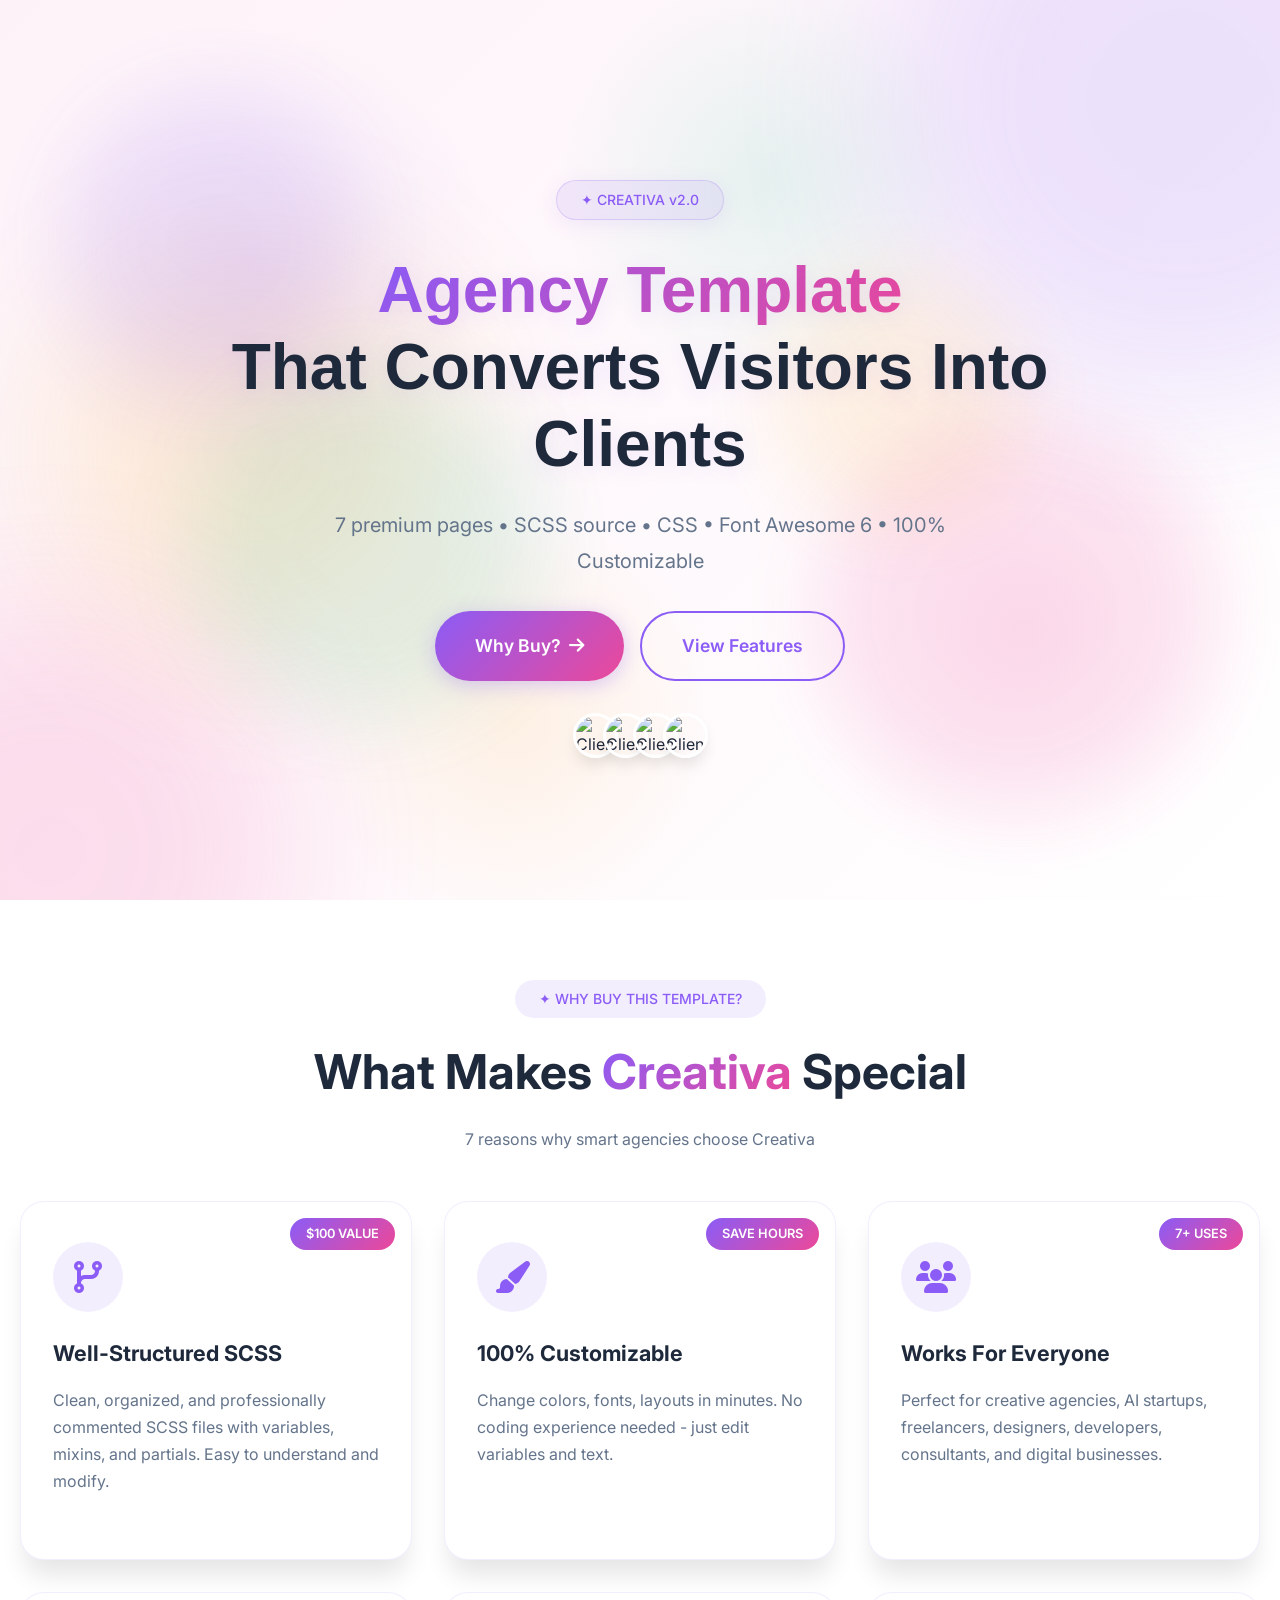
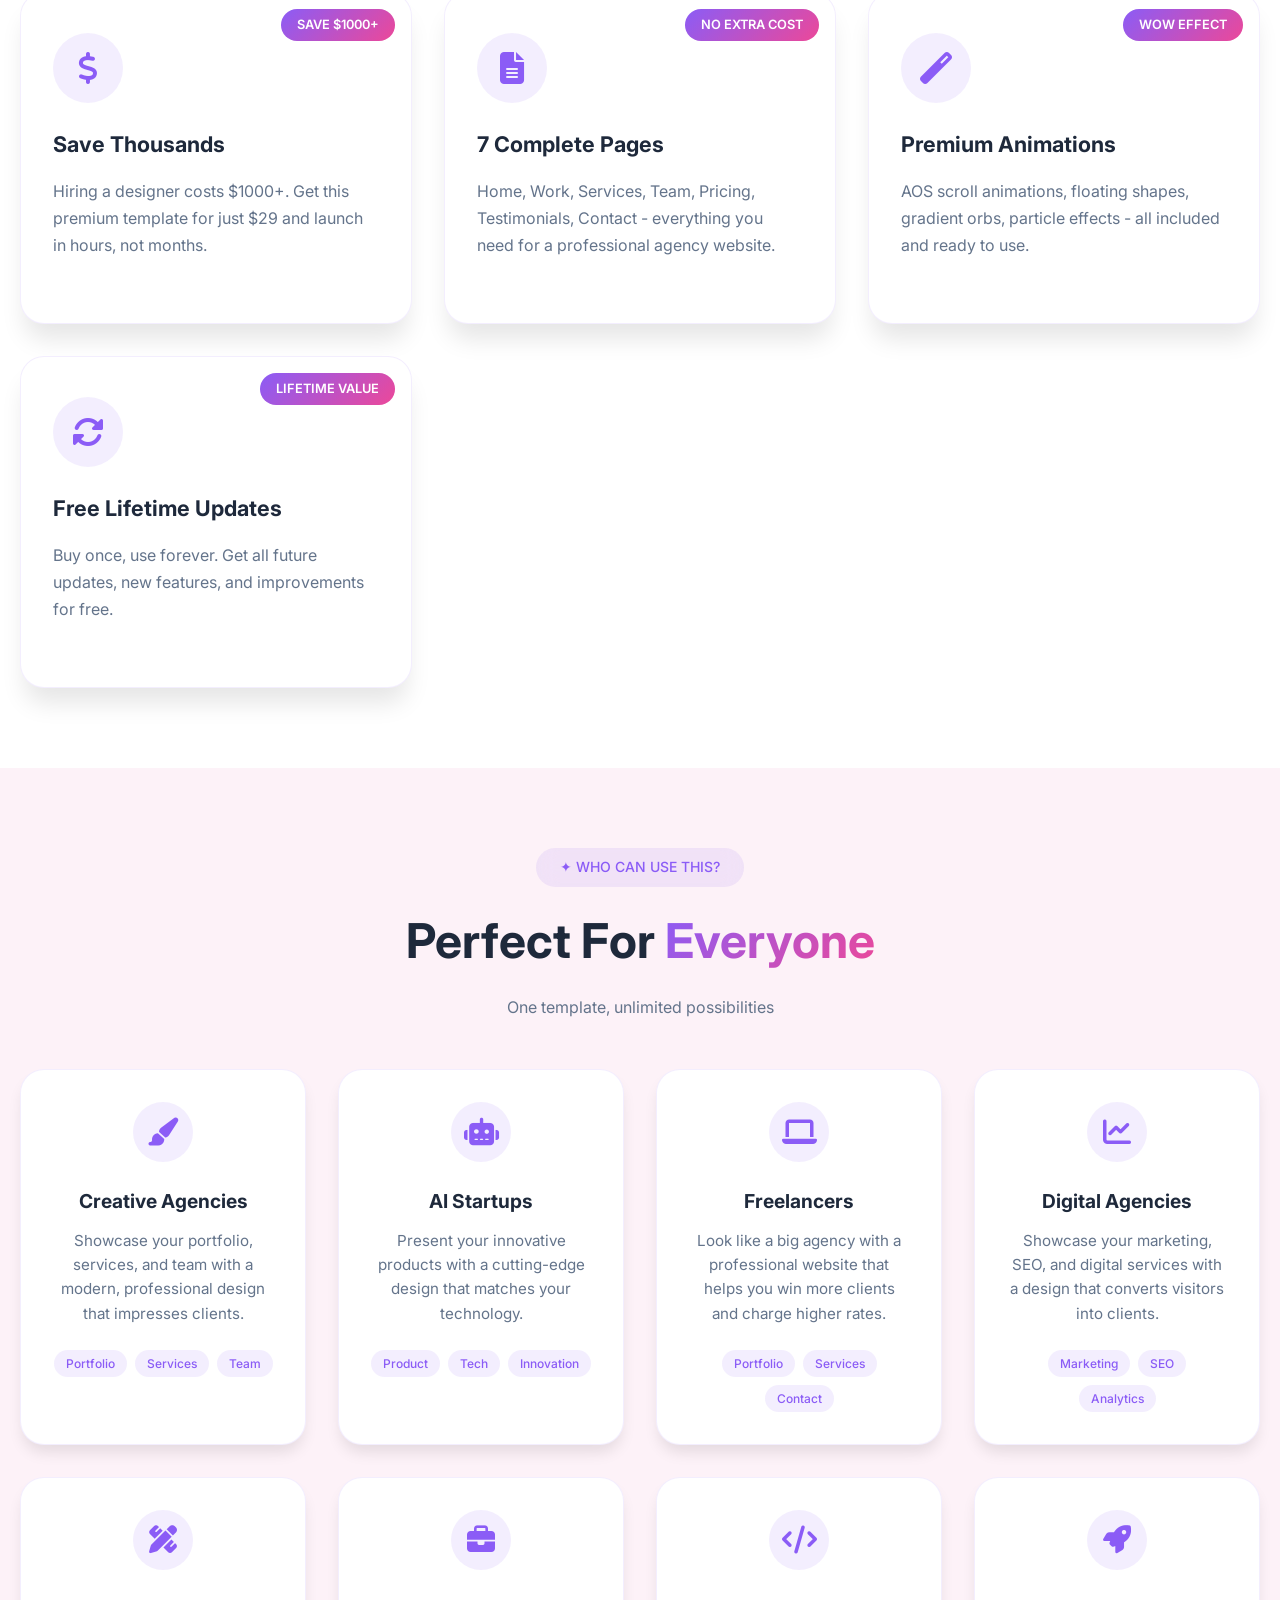
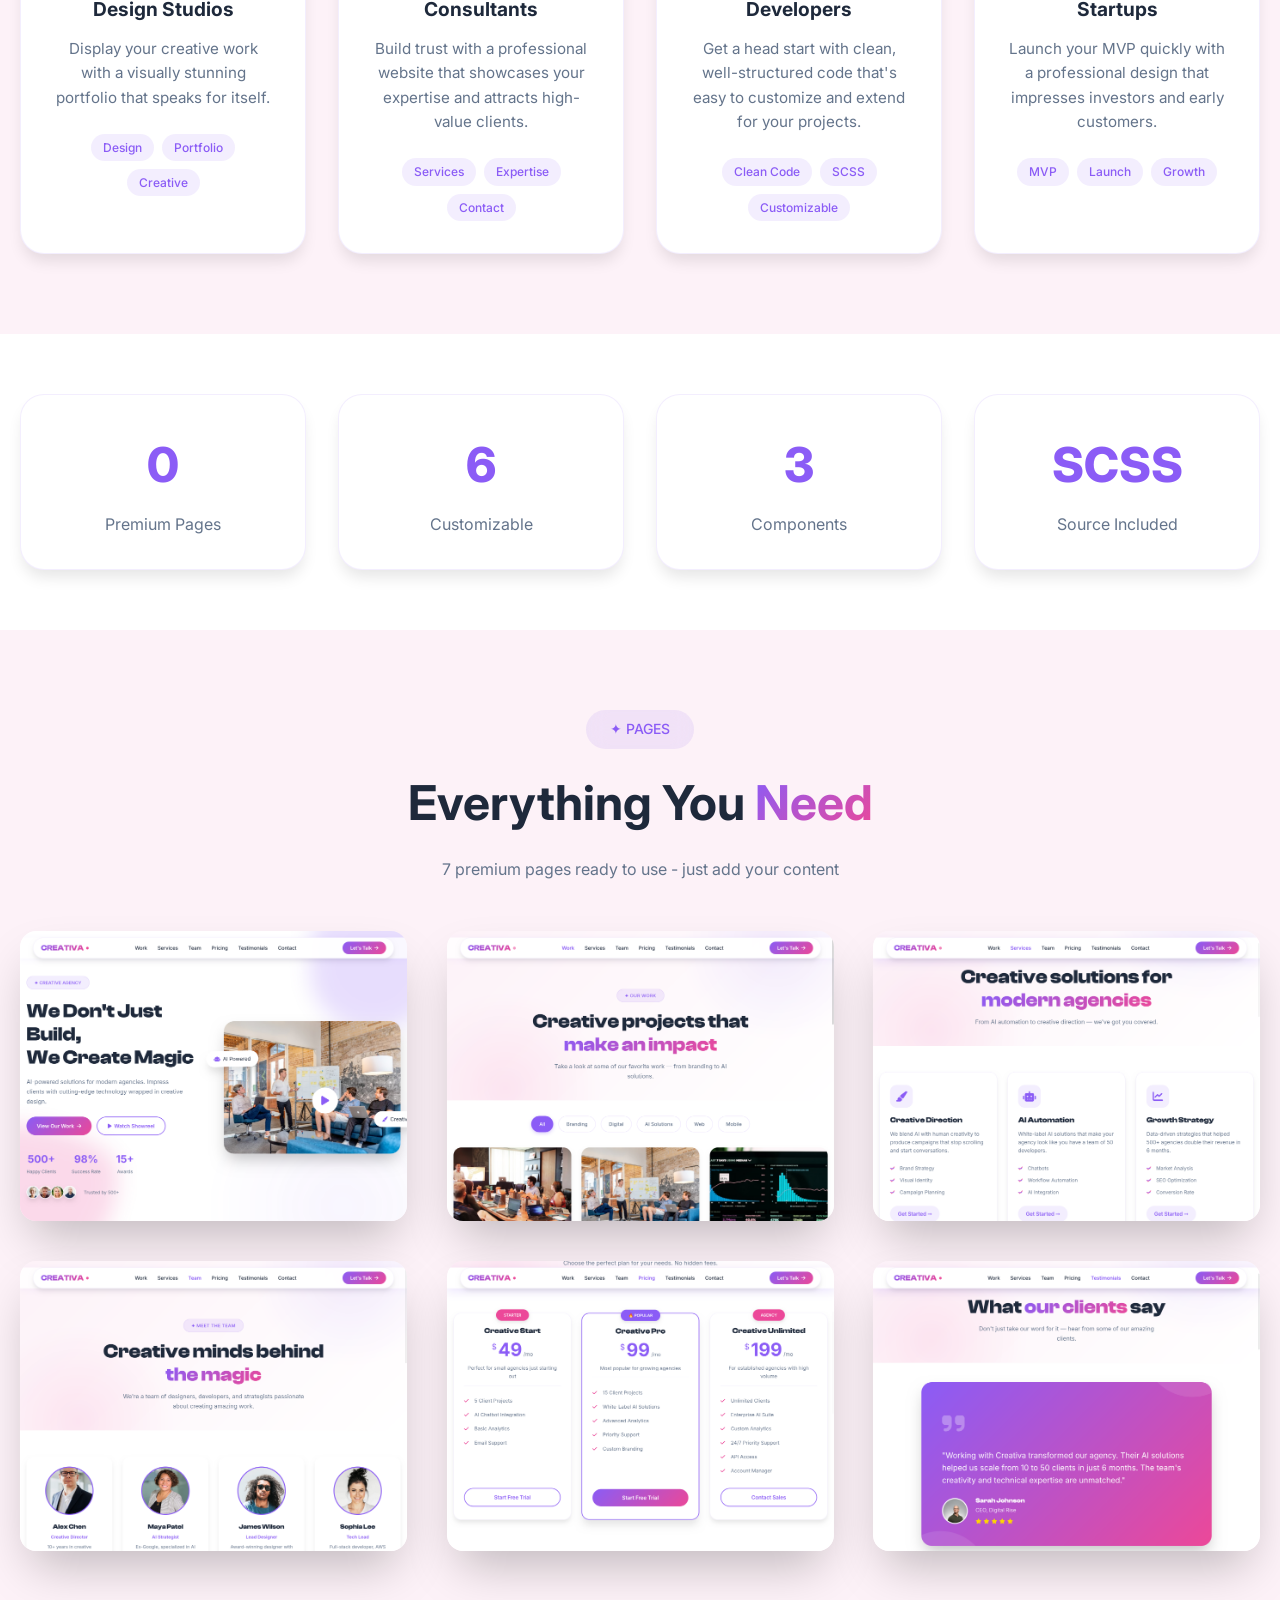
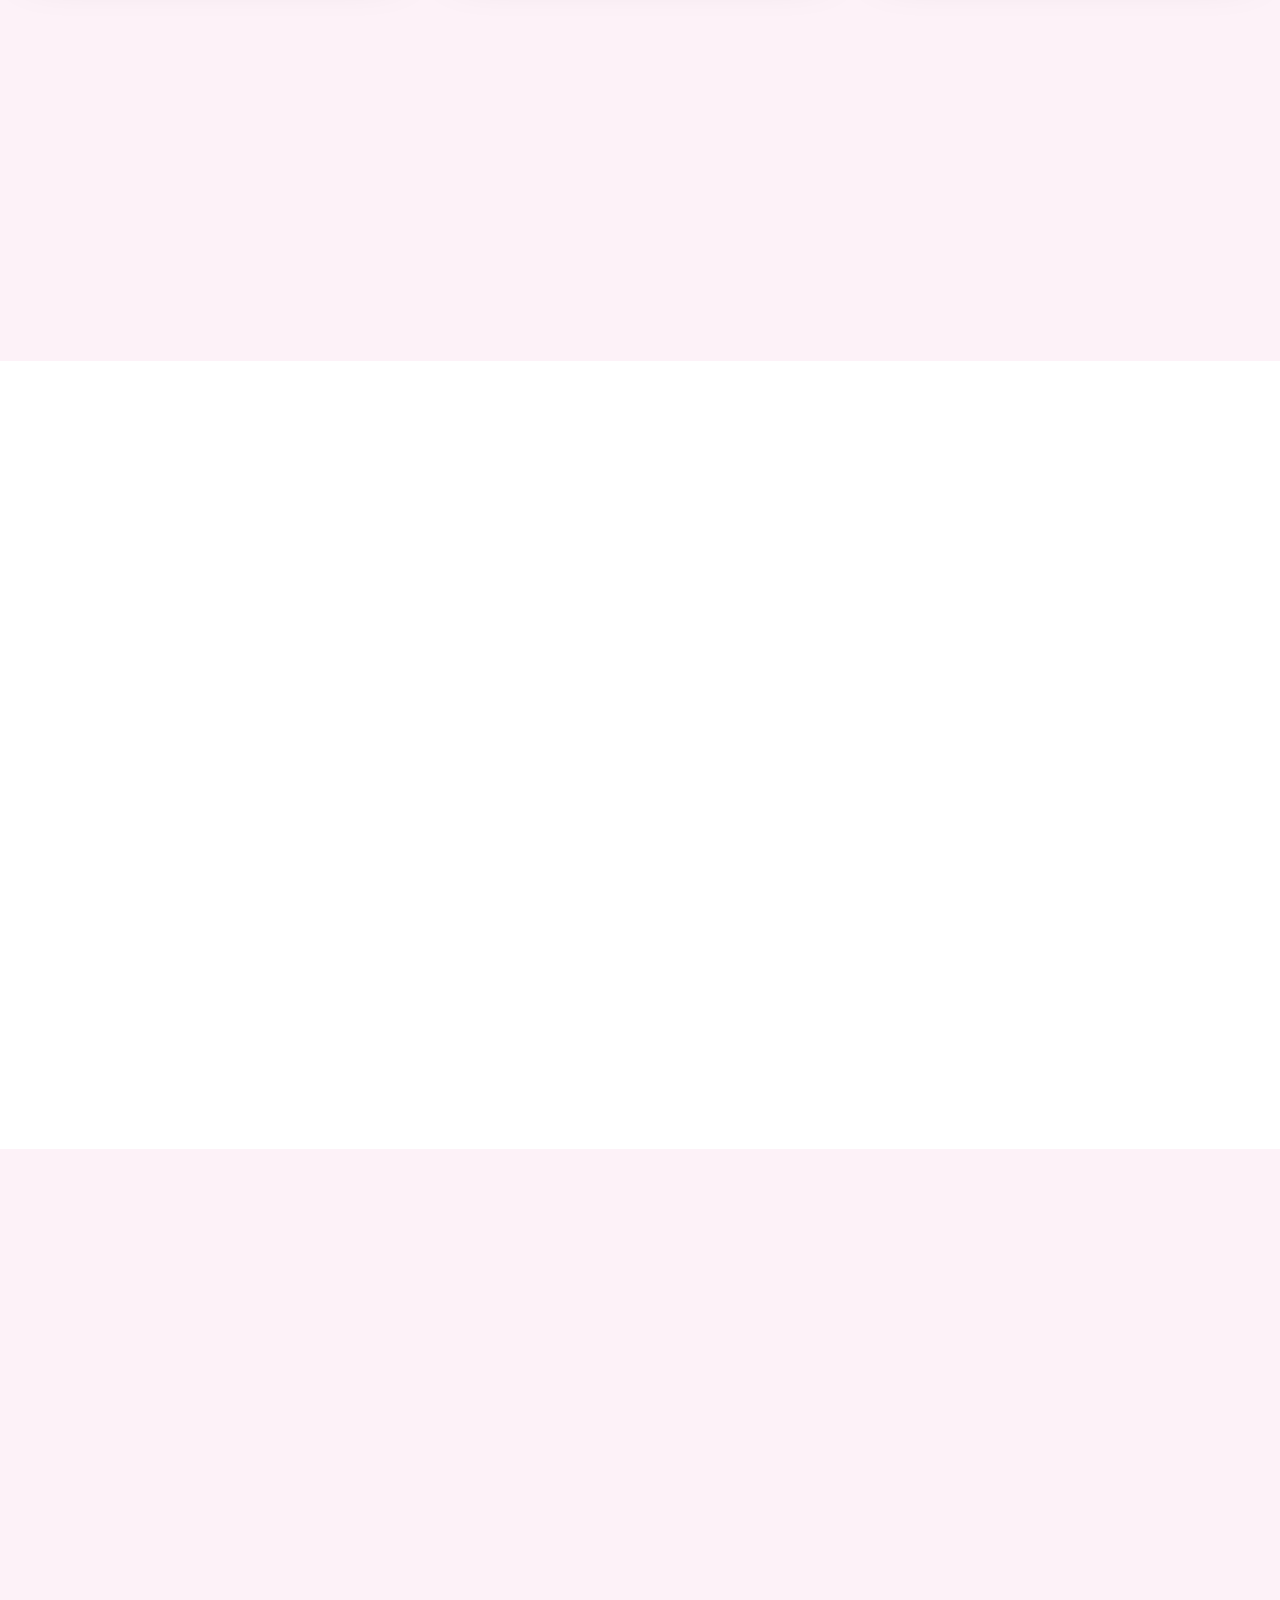
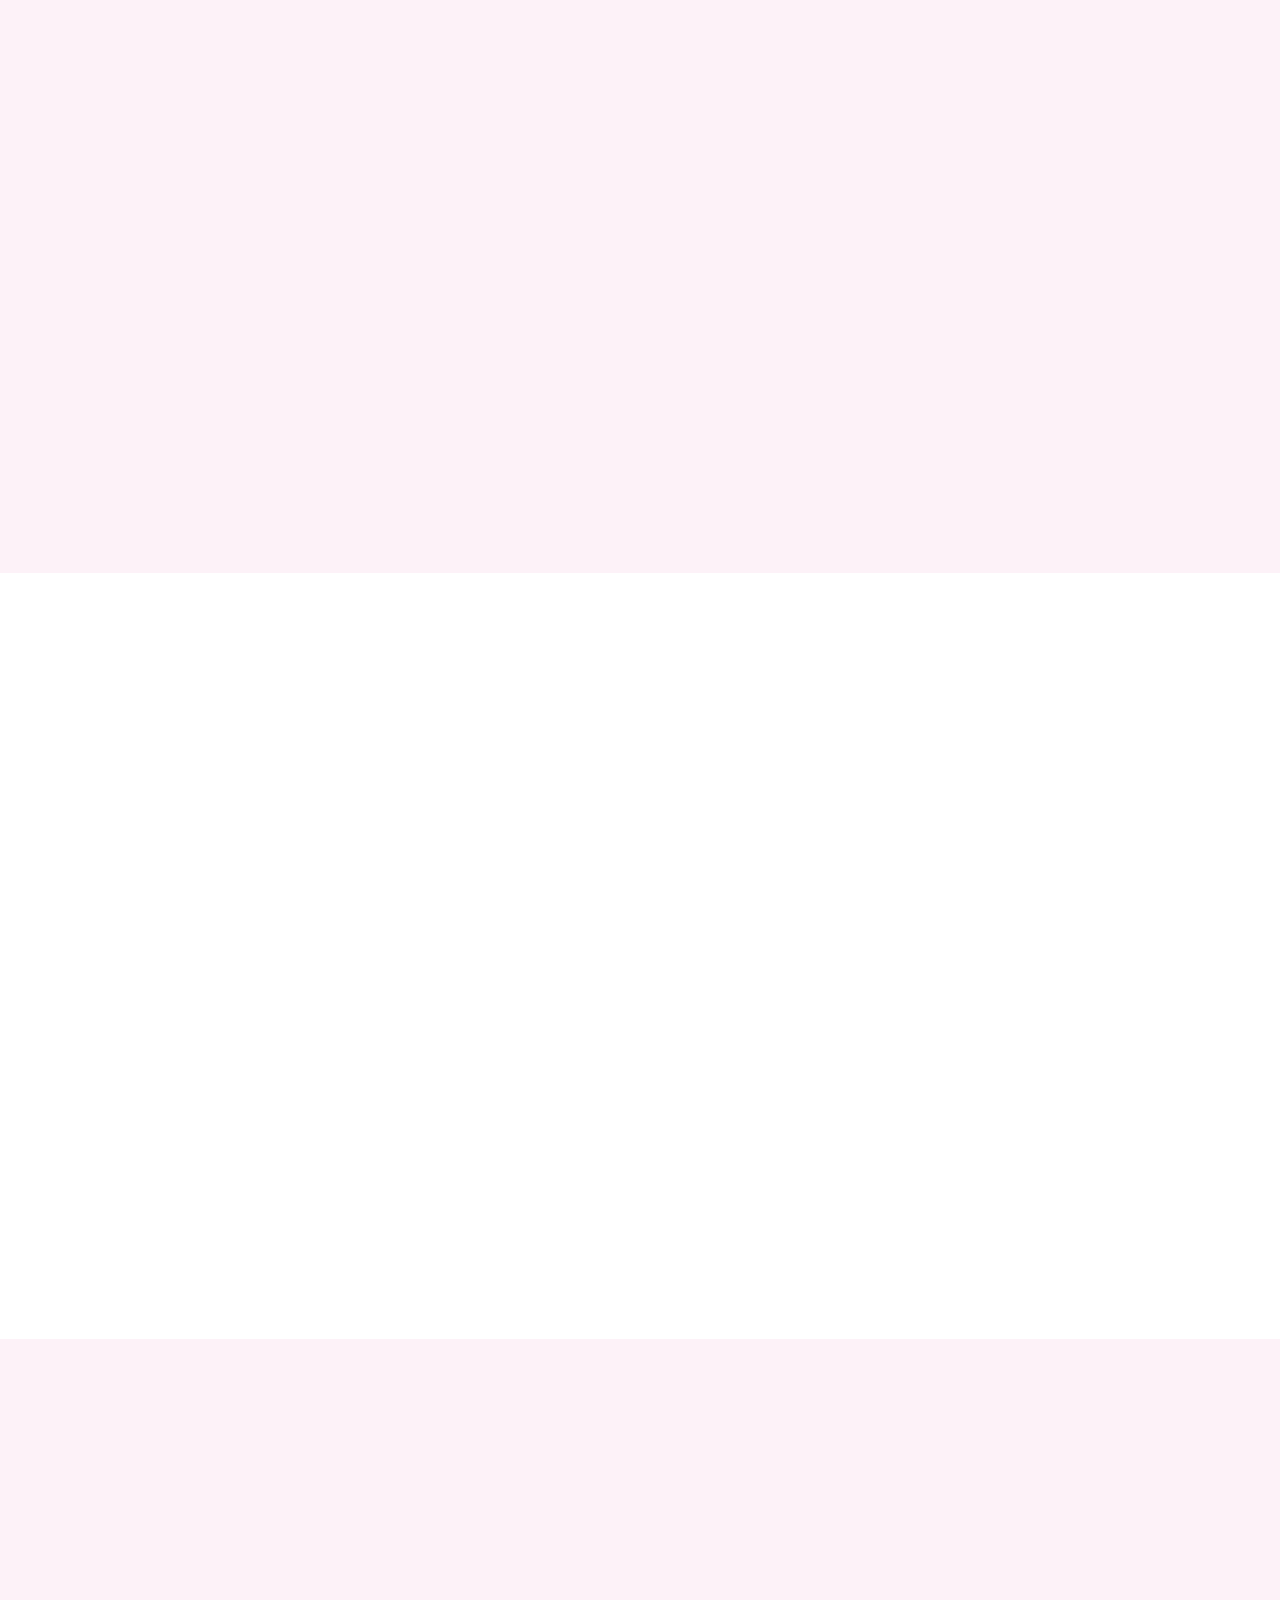
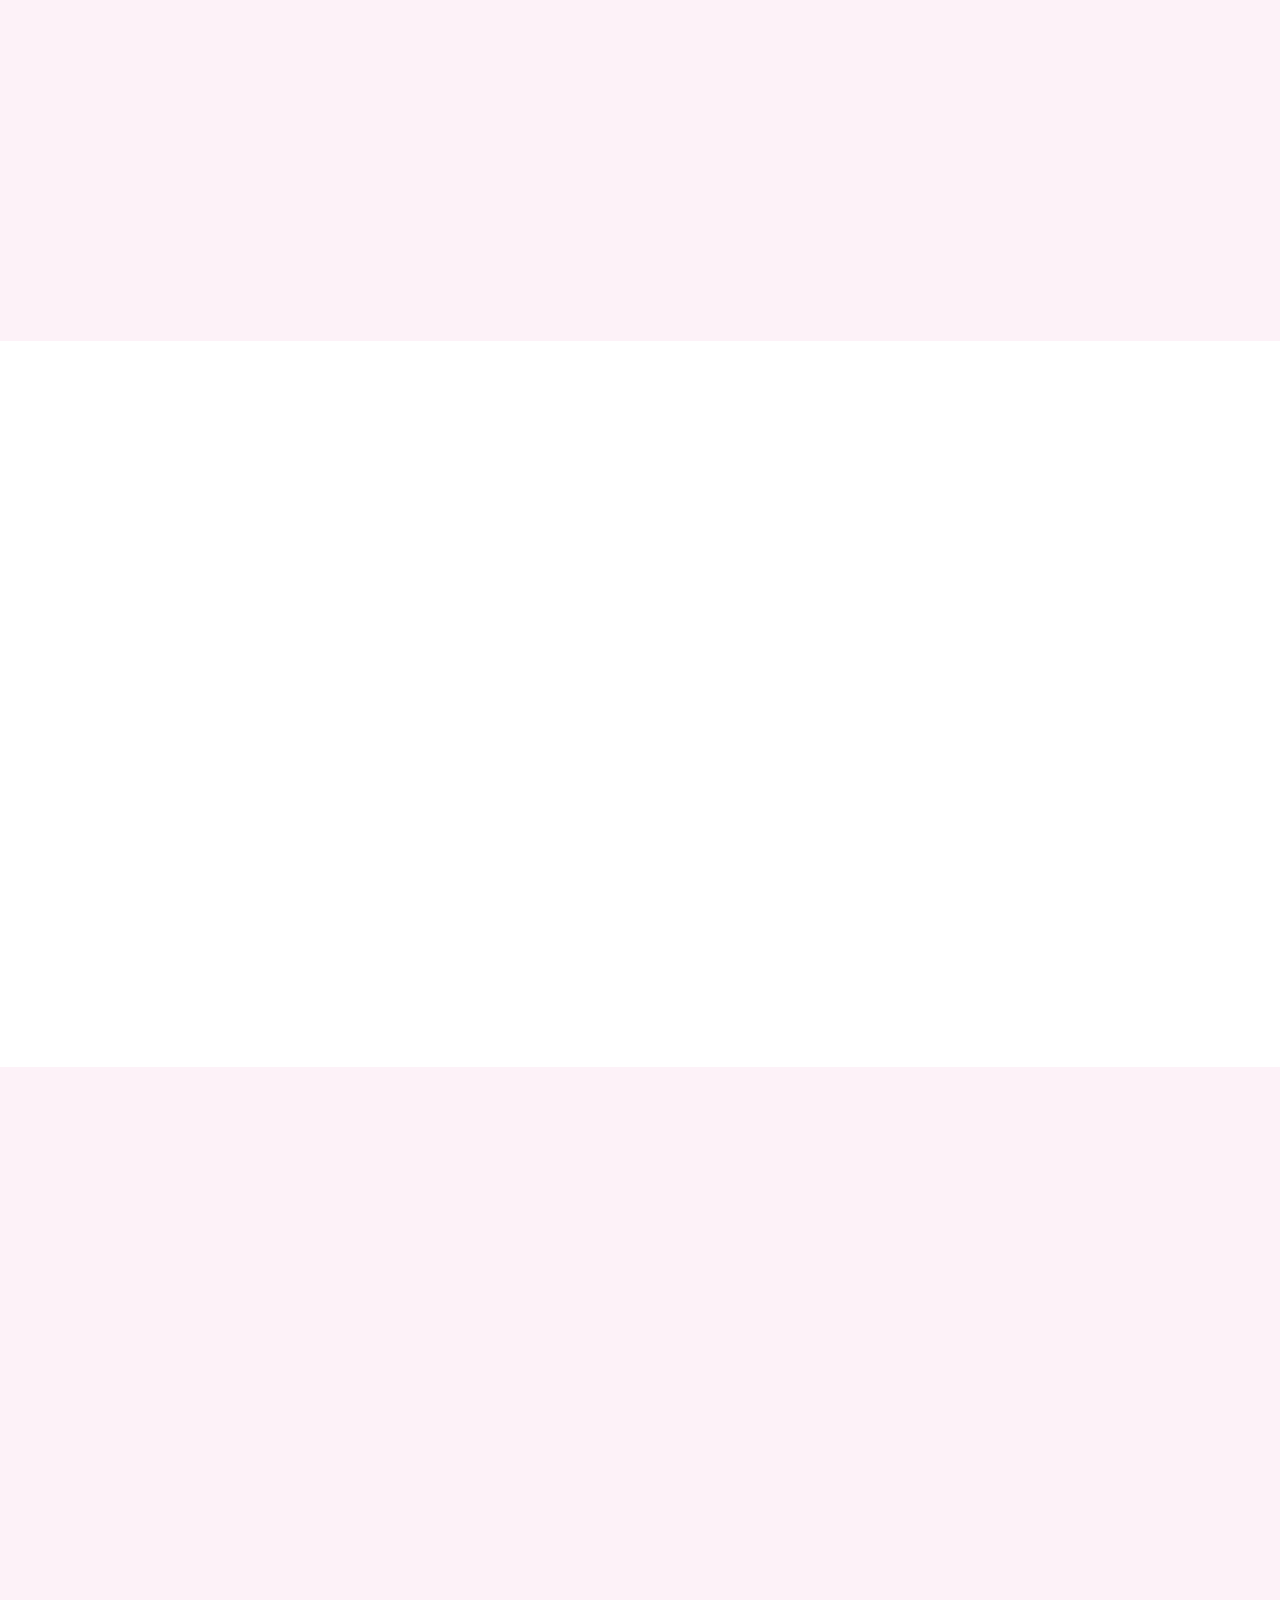
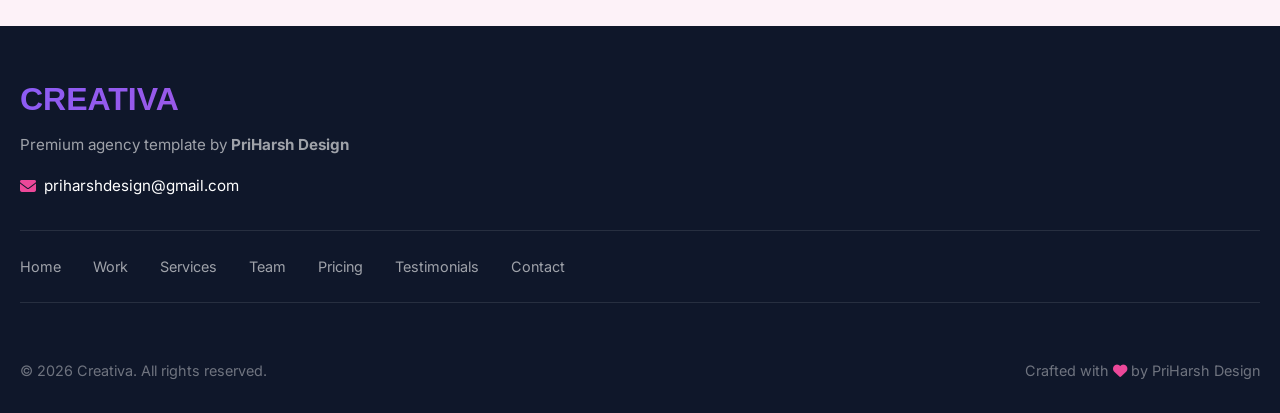
==== commit 526975d2: "Review changes" ====
--- a/index.html
+++ b/index.html
@@ -12,10 +12,8 @@
   <meta name="author" content="PriHarsh Design">
 
   <!-- Favicon -->
-  <link rel="icon" type="image/png" href="welcom/favicon.ico">
-
-  <!-- Bootstrap 5.3 CSS -->
-  <link href="https://cdn.jsdelivr.net/npm/bootstrap@5.3.0/dist/css/bootstrap.min.css" rel="stylesheet">
+  <link rel="icon" type="image/png" href="welcome/favicon.ico">
+
 
   <!-- Google Fonts -->
   <link href="https://api.fontshare.com/v2/css?f[]=clash-display@400,500,600,700&f[]=sentient@400,500&display=swap"
@@ -29,7 +27,7 @@
   <link href="https://unpkg.com/aos@2.3.1/dist/aos.css" rel="stylesheet">
 
   <!-- Custom CSS -->
-  <link rel="stylesheet" href="welcom/welcome.css">
+  <link rel="stylesheet" href="welcome/welcome.css">
 </head>
 
 <body>
@@ -75,7 +73,7 @@
         </h1>
 
         <p class="hero-description" data-aos="fade-up" data-aos-delay="300">
-          7 premium pages • SCSS source • Bootstrap 5.3 • Font Awesome 6 • 100% Customizable
+          7 premium pages • SCSS source • CSS • Font Awesome 6 • 100% Customizable
         </p>
 
         <div class="hero-buttons" data-aos="fade-up" data-aos-delay="400">
@@ -94,7 +92,6 @@
             <img src="https://randomuser.me/api/portraits/men/32.jpg" alt="Client">
             <img src="https://randomuser.me/api/portraits/women/68.jpg" alt="Client">
             <img src="https://randomuser.me/api/portraits/men/75.jpg" alt="Client">
-            <span>Trusted by 500+ businesses</span>
           </div>
         </div>
       </div>
@@ -360,7 +357,7 @@
         <!-- Home Page Card -->
         <div class="showcase-card" data-aos="flip-up">
           <div class="card-image">
-            <img src="https://images.unsplash.com/photo-1551288049-bebda4e38f71?w=800&h=600&fit=crop" alt="Home Page">
+            <img src="welcome/home.png" alt="Home Page">
             <div class="card-overlay">
               <span class="page-number">01</span>
               <h3>Home</h3>
@@ -381,8 +378,7 @@
         <!-- Work Page Card -->
         <div class="showcase-card" data-aos="flip-up" data-aos-delay="50">
           <div class="card-image">
-            <img src="https://images.unsplash.com/photo-1460925895917-afdab827c52f?w=800&h=600&fit=crop"
-              alt="Work Page">
+            <img src="welcome/work.png" alt="Work Page">
             <div class="card-overlay">
               <span class="page-number">02</span>
               <h3>Work</h3>
@@ -403,8 +399,7 @@
         <!-- Services Page Card -->
         <div class="showcase-card" data-aos="flip-up" data-aos-delay="100">
           <div class="card-image">
-            <img src="https://images.unsplash.com/photo-1557804506-669a67965ba0?w=800&h=600&fit=crop"
-              alt="Services Page">
+            <img src="welcome/servies.png" alt="Services Page">
             <div class="card-overlay">
               <span class="page-number">03</span>
               <h3>Services</h3>
@@ -425,8 +420,7 @@
         <!-- Team Page Card -->
         <div class="showcase-card" data-aos="flip-up" data-aos-delay="150">
           <div class="card-image">
-            <img src="https://images.unsplash.com/photo-1522071820081-009f0129c71c?w=800&h=600&fit=crop"
-              alt="Team Page">
+            <img src="welcome/teams.png" alt="Team Page">
             <div class="card-overlay">
               <span class="page-number">04</span>
               <h3>Team</h3>
@@ -447,8 +441,7 @@
         <!-- Pricing Page Card -->
         <div class="showcase-card" data-aos="flip-up" data-aos-delay="200">
           <div class="card-image">
-            <img src="https://images.unsplash.com/photo-1554224155-6726b3ff858f?w=800&h=600&fit=crop"
-              alt="Pricing Page">
+            <img src="welcome/pricing.png" alt="Pricing Page">
             <div class="card-overlay">
               <span class="page-number">05</span>
               <h3>Pricing</h3>
@@ -469,8 +462,7 @@
         <!-- Testimonials Page Card -->
         <div class="showcase-card" data-aos="flip-up" data-aos-delay="250">
           <div class="card-image">
-            <img src="https://images.unsplash.com/photo-1519389950473-47ba0277781c?w=800&h=600&fit=crop"
-              alt="Testimonials Page">
+            <img src="welcome/testimonials.png" alt="Testimonials Page">
             <div class="card-overlay">
               <span class="page-number">06</span>
               <h3>Testimonials</h3>
@@ -491,8 +483,7 @@
         <!-- Contact Page Card -->
         <div class="showcase-card" data-aos="flip-up" data-aos-delay="300">
           <div class="card-image">
-            <img src="https://images.unsplash.com/photo-1423666639041-f56000c27a9a?w=800&h=600&fit=crop"
-              alt="Contact Page">
+            <img src="welcome/contacts.png" alt="Contact Page">
             <div class="card-overlay">
               <span class="page-number">07</span>
               <h3>Contact</h3>
@@ -545,11 +536,6 @@
           <span>JavaScript</span>
           <small>Vanilla</small>
         </div>
-        <div class="tech-item" data-aos="zoom-in" data-aos-delay="200">
-          <i class="fab fa-bootstrap"></i>
-          <span>Bootstrap</span>
-          <small>5.3</small>
-        </div>
         <div class="tech-item" data-aos="zoom-in" data-aos-delay="250">
           <i class="fas fa-font"></i>
           <span>Google Fonts</span>
@@ -747,45 +733,38 @@
             <i class="fas fa-chevron-down"></i>
           </div>
           <div class="faq-answer">
-            <p>No! Basic HTML knowledge is enough. Colors and fonts can be changed by editing variables - no coding
-              experience needed.</p>
-          </div>
-        </div>
+            <p>Basic HTML and CSS knowledge is helpful. You can easily customize colors, fonts, and content.</p>
+          </div>
+        </div>
+
         <div class="faq-item" data-aos="fade-up" data-aos-delay="50">
-          <div class="faq-question">
-            <h3>Can I use for multiple clients?</h3>
-            <i class="fas fa-chevron-down"></i>
-          </div>
-          <div class="faq-answer">
-            <p>Regular license = 1 project. Extended license = unlimited projects for multiple clients.</p>
-          </div>
-        </div>
-        <div class="faq-item" data-aos="fade-up" data-aos-delay="100">
           <div class="faq-question">
             <h3>Is the SCSS well structured?</h3>
             <i class="fas fa-chevron-down"></i>
           </div>
           <div class="faq-answer">
-            <p>Yes! Professional SCSS with variables, mixins, partials, and clean organization. Worth $100+ alone.</p>
-          </div>
-        </div>
+            <p>Yes, the SCSS is organized with variables, mixins, and modular structure for easy customization.</p>
+          </div>
+        </div>
+
+        <div class="faq-item" data-aos="fade-up" data-aos-delay="100">
+          <div class="faq-question">
+            <h3>Can I customize this template?</h3>
+            <i class="fas fa-chevron-down"></i>
+          </div>
+          <div class="faq-answer">
+            <p>Yes, you can fully customize layout, colors, fonts, and content according to your needs.</p>
+          </div>
+        </div>
+
         <div class="faq-item" data-aos="fade-up" data-aos-delay="150">
           <div class="faq-question">
             <h3>What if I need help?</h3>
             <i class="fas fa-chevron-down"></i>
           </div>
           <div class="faq-answer">
-            <p>24/7 support: <a href="mailto:priharshdesign@gmail.com">priharshdesign@gmail.com</a>. Free updates
-              included.</p>
-          </div>
-        </div>
-        <div class="faq-item" data-aos="fade-up" data-aos-delay="200">
-          <div class="faq-question">
-            <h3>Is it really $29 only?</h3>
-            <i class="fas fa-chevron-down"></i>
-          </div>
-          <div class="faq-answer">
-            <p>Yes! A one-time payment of $29 gets you everything. No subscriptions, no hidden fees.</p>
+            <p>Support is available via email: <a href="mailto:priharshdesign@gmail.com">priharshdesign@gmail.com</a>
+            </p>
           </div>
         </div>
       </div>
@@ -799,17 +778,17 @@
     <div class="container">
       <div class="cta-card" data-aos="zoom-in">
         <h2>Get <span class="gradient-text">Creativa</span> Today</h2>
-        <p class="cta-price">Just $29 • One-time payment • Lifetime use</p>
-        <div class="value-badge">$497 VALUE - 94% OFF</div>
+        <p class="cta-price">Modern portfolio solution • Clean design • Built for creators</p>
+        <div class="value-badge">Professional & fully customizable template</div>
         <div class="cta-buttons">
-          <a href="#" class="btn-primary btn-large">
+          <a href="https://wrapmarket.com/shop/PriHarshDesign" class="btn-primary btn-large">
             <span>Purchase Now</span>
             <i class="fas fa-shopping-cart"></i>
           </a>
         </div>
         <div class="trust-badge">
           <i class="fas fa-shield-alt"></i>
-          <span>30-day money-back • Free updates • 24/7 support</span>
+          <span> • Free updates • 24/7 support</span>
         </div>
       </div>
     </div>
@@ -852,9 +831,8 @@
   </button>
 
   <!-- Scripts -->
-  <script src="https://cdn.jsdelivr.net/npm/bootstrap@5.3.0/dist/js/bootstrap.bundle.min.js"></script>
   <script src="https://unpkg.com/aos@2.3.1/dist/aos.js"></script>
-  <script src="welcom/welcome.js"></script>
+  <script src="welcome/welcome.js"></script>
 </body>
 
 </html>
--- a/welcome/welcome.css
+++ b/welcome/welcome.css
@@ -0,0 +1,1635 @@
+/* ========================================
+   CREATIVA - ULTRA PREMIUM WELCOME PAGE CSS
+   Complete Premium Styles - Version 2.0
+   ======================================== */
+
+/* ========================================
+   VARIABLES
+   ======================================== */
+:root {
+  --primary: #8B5CF6;
+  --primary-light: #A78BFA;
+  --primary-dark: #7C3AED;
+  --secondary: #EC4899;
+  --secondary-light: #F472B6;
+  --secondary-dark: #DB2777;
+  --accent-1: #F59E0B;
+  --accent-2: #10B981;
+  --bg-dark: #0F172A;
+  --bg-light: #FFFFFF;
+  --bg-creative: #FDF2F8;
+  --bg-gray: #F8FAFC;
+  --text-dark: #1E293B;
+  --text-gray: #64748B;
+  --text-light: #94A3B8;
+  --gradient-primary: linear-gradient(135deg, var(--primary), var(--secondary));
+  --gradient-secondary: linear-gradient(135deg, var(--secondary), var(--accent-1));
+  --shadow-sm: 0 4px 6px -1px rgba(0, 0, 0, 0.1);
+  --shadow-md: 0 10px 15px -3px rgba(0, 0, 0, 0.1);
+  --shadow-lg: 0 20px 25px -5px rgba(0, 0, 0, 0.1);
+  --shadow-xl: 0 25px 50px -12px rgba(0, 0, 0, 0.25);
+  --shadow-2xl: 0 30px 60px -15px rgba(0, 0, 0, 0.3);
+  --radius-sm: 8px;
+  --radius-md: 12px;
+  --radius-lg: 16px;
+  --radius-xl: 24px;
+  --radius-2xl: 32px;
+  --radius-3xl: 48px;
+  --radius-full: 9999px;
+  --font-display: 'Clash Display', sans-serif;
+  --font-primary: 'Inter', sans-serif;
+}
+
+/* ========================================
+   RESET & BASE
+   ======================================== */
+* {
+  margin: 0;
+  padding: 0;
+  box-sizing: border-box;
+}
+
+html {
+  scroll-behavior: smooth;
+  overflow-x: hidden;
+}
+
+body {
+  font-family: var(--font-primary);
+  color: var(--text-dark);
+  background: var(--bg-light);
+  line-height: 1.6;
+  overflow-x: hidden;
+}
+
+.container {
+  max-width: 1280px;
+  margin: 0 auto;
+  padding: 0 20px;
+}
+
+.gradient-text {
+  background: var(--gradient-primary);
+  -webkit-background-clip: text;
+  -webkit-text-fill-color: transparent;
+  background-clip: text;
+}
+
+/* ========================================
+   ANIMATIONS - UPDATED
+   ======================================== */
+@keyframes float {
+
+  0%,
+  100% {
+    transform: translateY(0) rotate(0deg);
+  }
+
+  25% {
+    transform: translateY(-15px) rotate(2deg);
+  }
+
+  75% {
+    transform: translateY(15px) rotate(-2deg);
+  }
+}
+
+@keyframes pulse {
+
+  0%,
+  100% {
+    opacity: 0.3;
+    transform: scale(1);
+  }
+
+  50% {
+    opacity: 0.6;
+    transform: scale(1.1);
+  }
+}
+
+@keyframes slideInDown {
+  from {
+    opacity: 0;
+    transform: translateY(-30px);
+  }
+
+  to {
+    opacity: 1;
+    transform: translateY(0);
+  }
+}
+
+@keyframes slideInUp {
+  from {
+    opacity: 0;
+    transform: translateY(30px);
+  }
+
+  to {
+    opacity: 1;
+    transform: translateY(0);
+  }
+}
+
+@keyframes slideInLeft {
+  from {
+    opacity: 0;
+    transform: translateX(-30px);
+  }
+
+  to {
+    opacity: 1;
+    transform: translateX(0);
+  }
+}
+
+@keyframes slideInRight {
+  from {
+    opacity: 0;
+    transform: translateX(30px);
+  }
+
+  to {
+    opacity: 1;
+    transform: translateX(0);
+  }
+}
+
+@keyframes rotate {
+  from {
+    transform: rotate(0deg);
+  }
+
+  to {
+    transform: rotate(360deg);
+  }
+}
+
+@keyframes scaleIn {
+  from {
+    opacity: 0;
+    transform: scale(0.9);
+  }
+
+  to {
+    opacity: 1;
+    transform: scale(1);
+  }
+}
+
+@keyframes floatShape {
+
+  0%,
+  100% {
+    transform: translate(0, 0) rotate(0deg);
+  }
+
+  25% {
+    transform: translate(30px, -30px) rotate(5deg);
+  }
+
+  50% {
+    transform: translate(-20px, 20px) rotate(-5deg);
+  }
+
+  75% {
+    transform: translate(-30px, -20px) rotate(3deg);
+  }
+}
+
+/* ========================================
+   LOADER
+   ======================================== */
+.premium-loader {
+  position: fixed;
+  top: 0;
+  left: 0;
+  width: 100%;
+  height: 100%;
+  background: var(--bg-creative);
+  display: flex;
+  justify-content: center;
+  align-items: center;
+  z-index: 9999;
+  transition: opacity 0.5s ease, visibility 0.5s ease;
+}
+
+.premium-loader.hidden {
+  opacity: 0;
+  visibility: hidden;
+  pointer-events: none;
+}
+
+.loader-content {
+  text-align: center;
+}
+
+.loader-logo {
+  font-family: var(--font-display);
+  font-size: 3rem;
+  font-weight: 800;
+  background: var(--gradient-primary);
+  -webkit-background-clip: text;
+  -webkit-text-fill-color: transparent;
+  margin-bottom: 2rem;
+  animation: pulse 2s ease infinite;
+}
+
+.loader-progress {
+  width: 300px;
+  height: 4px;
+  background: rgba(139, 92, 246, 0.1);
+  border-radius: var(--radius-full);
+  overflow: hidden;
+}
+
+.progress-bar {
+  width: 0%;
+  height: 100%;
+  background: var(--gradient-primary);
+  animation: loadProgress 2s ease forwards;
+}
+
+@keyframes loadProgress {
+  0% {
+    width: 0%;
+  }
+
+  100% {
+    width: 100%;
+  }
+}
+
+/* ========================================
+   HERO SECTION - CINEMATIC
+   ======================================== */
+.hero-section {
+  min-height: 100vh;
+  padding: 120px 0 60px;
+  position: relative;
+  overflow: hidden;
+  background: linear-gradient(135deg, var(--bg-creative) 0%, white 100%);
+}
+
+.hero-background {
+  position: absolute;
+  top: 0;
+  left: 0;
+  width: 100%;
+  height: 100%;
+  pointer-events: none;
+}
+
+.gradient-orb {
+  position: absolute;
+  border-radius: 50%;
+  filter: blur(80px);
+  opacity: 0.15;
+}
+
+.orb-1 {
+  width: 600px;
+  height: 600px;
+  background: var(--primary);
+  top: -200px;
+  right: -200px;
+  animation: float 20s ease infinite;
+}
+
+.orb-2 {
+  width: 500px;
+  height: 500px;
+  background: var(--secondary);
+  bottom: -200px;
+  left: -200px;
+  animation: float 15s ease infinite reverse;
+}
+
+.orb-3 {
+  width: 400px;
+  height: 400px;
+  background: var(--accent-1);
+  top: 50%;
+  left: 20%;
+  transform: translate(-50%, -50%);
+  animation: pulse 10s ease infinite;
+}
+
+/* Floating Shapes - New */
+.floating-shapes {
+  position: absolute;
+  width: 100%;
+  height: 100%;
+  pointer-events: none;
+}
+
+.shape {
+  position: absolute;
+  background: rgba(139, 92, 246, 0.1);
+  border-radius: 50%;
+  filter: blur(40px);
+  animation: floatShape 15s ease-in-out infinite;
+}
+
+.shape-1 {
+  width: 300px;
+  height: 300px;
+  background: var(--primary);
+  top: 10%;
+  left: 5%;
+  opacity: 0.1;
+  animation-delay: 0s;
+}
+
+.shape-2 {
+  width: 400px;
+  height: 400px;
+  background: var(--secondary);
+  bottom: 10%;
+  right: 5%;
+  opacity: 0.1;
+  animation-delay: -5s;
+}
+
+.shape-3 {
+  width: 250px;
+  height: 250px;
+  background: var(--accent-1);
+  top: 30%;
+  right: 20%;
+  opacity: 0.1;
+  animation-delay: -2s;
+}
+
+.shape-4 {
+  width: 350px;
+  height: 350px;
+  background: var(--accent-2);
+  bottom: 20%;
+  left: 15%;
+  opacity: 0.1;
+  animation-delay: -7s;
+}
+
+.particles {
+  position: absolute;
+  width: 100%;
+  height: 100%;
+  background-image:
+    radial-gradient(circle at 20% 30%, rgba(139, 92, 246, 0.1) 0%, transparent 20%),
+    radial-gradient(circle at 80% 70%, rgba(236, 72, 153, 0.1) 0%, transparent 20%),
+    radial-gradient(circle at 40% 80%, rgba(245, 158, 11, 0.1) 0%, transparent 20%),
+    radial-gradient(circle at 60% 20%, rgba(16, 185, 129, 0.1) 0%, transparent 20%);
+  animation: pulse 10s ease infinite;
+}
+
+.hero-content {
+  max-width: 900px;
+  margin: 0 auto;
+  text-align: center;
+  position: relative;
+  z-index: 10;
+  padding-top: 60px;
+}
+
+.hero-badge {
+  margin-bottom: 2rem;
+  animation: slideInDown 0.8s ease;
+}
+
+.badge-glow {
+  display: inline-block;
+  padding: 0.5rem 1.5rem;
+  background: rgba(139, 92, 246, 0.1);
+  border: 1px solid rgba(139, 92, 246, 0.2);
+  border-radius: var(--radius-full);
+  color: var(--primary);
+  font-weight: 500;
+  font-size: 0.875rem;
+  backdrop-filter: blur(10px);
+  box-shadow: 0 4px 20px rgba(139, 92, 246, 0.1);
+}
+
+.hero-title {
+  font-size: clamp(2.5rem, 5vw, 4.5rem);
+  font-family: var(--font-display);
+  font-weight: 800;
+  line-height: 1.2;
+  margin-bottom: 1.5rem;
+  text-shadow: 0 4px 20px rgba(139, 92, 246, 0.1);
+  animation: slideInUp 0.8s ease;
+}
+
+.hero-description {
+  font-size: 1.25rem;
+  color: var(--text-gray);
+  max-width: 700px;
+  margin: 0 auto 2rem;
+  line-height: 1.8;
+  animation: slideInUp 0.8s ease 0.1s both;
+}
+
+.hero-buttons {
+  display: flex;
+  gap: 1rem;
+  justify-content: center;
+  margin-bottom: 2rem;
+  flex-wrap: wrap;
+  animation: slideInUp 0.8s ease 0.2s both;
+}
+
+.btn-primary {
+  display: inline-flex;
+  align-items: center;
+  gap: 0.5rem;
+  padding: 1rem 2rem;
+  background: var(--gradient-primary);
+  border: none;
+  border-radius: var(--radius-full);
+  color: white;
+  font-weight: 600;
+  text-decoration: none;
+  transition: all 0.3s ease;
+  box-shadow: 0 4px 20px rgba(139, 92, 246, 0.3);
+  position: relative;
+  overflow: hidden;
+}
+
+.btn-primary::before {
+  content: '';
+  position: absolute;
+  top: 0;
+  left: -100%;
+  width: 100%;
+  height: 100%;
+  background: linear-gradient(90deg, transparent, rgba(255, 255, 255, 0.2), transparent);
+  transition: left 0.5s ease;
+}
+
+.btn-primary:hover {
+  transform: translateY(-2px);
+  box-shadow: 0 8px 30px rgba(139, 92, 246, 0.4);
+}
+
+.btn-primary:hover::before {
+  left: 100%;
+}
+
+.btn-primary:hover i {
+  transform: translateX(5px);
+}
+
+.btn-primary i {
+  transition: transform 0.2s ease;
+}
+
+.btn-outline {
+  display: inline-flex;
+  align-items: center;
+  gap: 0.5rem;
+  padding: 1rem 2rem;
+  border: 2px solid var(--primary);
+  border-radius: var(--radius-full);
+  color: var(--primary);
+  font-weight: 600;
+  text-decoration: none;
+  transition: all 0.3s ease;
+  background: transparent;
+  position: relative;
+  overflow: hidden;
+}
+
+.btn-outline::before {
+  content: '';
+  position: absolute;
+  top: 0;
+  left: 0;
+  width: 100%;
+  height: 100%;
+  background: var(--gradient-primary);
+  opacity: 0;
+  transition: opacity 0.3s ease;
+  z-index: -1;
+}
+
+.btn-outline:hover {
+  color: white;
+  border-color: transparent;
+  transform: translateY(-2px);
+  box-shadow: 0 8px 30px rgba(139, 92, 246, 0.3);
+}
+
+.btn-outline:hover::before {
+  opacity: 1;
+}
+
+.btn-outline:hover i {
+  transform: translateX(5px);
+}
+
+.btn-outline i {
+  transition: transform 0.2s ease;
+}
+
+.btn-large {
+  padding: 1.2rem 2.5rem;
+  font-size: 1.1rem;
+}
+
+.hero-avatars {
+  display: flex;
+  align-items: center;
+  justify-content: center;
+  animation: slideInUp 0.8s ease 0.3s both;
+}
+
+.avatar-group {
+  display: flex;
+  align-items: center;
+}
+
+.avatar-group img {
+  width: 45px;
+  height: 45px;
+  border-radius: 50%;
+  border: 3px solid white;
+  box-shadow: var(--shadow-md);
+  transition: transform 0.3s ease;
+}
+
+.avatar-group img:hover {
+  transform: scale(1.1);
+  z-index: 10;
+}
+
+.avatar-group img:not(:first-child) {
+  margin-left: -15px;
+}
+
+.avatar-group span {
+  margin-left: 1rem;
+  color: var(--text-gray);
+  font-weight: 500;
+}
+
+/* ========================================
+   WHY BUY SECTION - NEW
+   ======================================== */
+.why-buy-section {
+  padding: 80px 0;
+  background: white;
+}
+
+.why-buy-grid {
+  display: grid;
+  grid-template-columns: repeat(3, 1fr);
+  gap: 2rem;
+}
+
+.why-card {
+  background: white;
+  padding: 2.5rem 2rem;
+  border-radius: var(--radius-xl);
+  box-shadow: var(--shadow-lg);
+  border: 1px solid rgba(139, 92, 246, 0.1);
+  transition: all 0.3s ease;
+  position: relative;
+  overflow: hidden;
+}
+
+.why-card:hover {
+  transform: translateY(-5px);
+  box-shadow: var(--shadow-2xl);
+}
+
+.why-card:hover .why-icon {
+  background: var(--gradient-primary);
+}
+
+.why-card:hover .why-icon i {
+  color: white;
+}
+
+.why-icon {
+  width: 70px;
+  height: 70px;
+  background: rgba(139, 92, 246, 0.1);
+  border-radius: 50%;
+  display: flex;
+  align-items: center;
+  justify-content: center;
+  margin-bottom: 1.5rem;
+  transition: all 0.3s ease;
+}
+
+.why-icon i {
+  font-size: 2rem;
+  color: var(--primary);
+  transition: all 0.3s ease;
+}
+
+.why-card h3 {
+  margin-bottom: 1rem;
+  font-size: 1.35rem;
+}
+
+.why-card p {
+  color: var(--text-gray);
+  margin-bottom: 1.5rem;
+  line-height: 1.7;
+}
+
+.why-badge {
+  display: inline-block;
+  padding: 0.35rem 1rem;
+  background: var(--gradient-primary);
+  color: white;
+  border-radius: var(--radius-full);
+  font-size: 0.8rem;
+  font-weight: 600;
+  position: absolute;
+  top: 1rem;
+  right: 1rem;
+}
+
+@media (max-width: 991px) {
+  .why-buy-grid {
+    grid-template-columns: repeat(2, 1fr);
+  }
+}
+
+@media (max-width: 576px) {
+  .why-buy-grid {
+    grid-template-columns: 1fr;
+  }
+}
+
+/* ========================================
+   USE CASES SECTION - NEW
+   ======================================== */
+.use-cases-section {
+  padding: 80px 0;
+  background: var(--bg-creative);
+}
+
+.use-cases-grid {
+  display: grid;
+  grid-template-columns: repeat(4, 1fr);
+  gap: 2rem;
+}
+
+.use-card {
+  background: white;
+  padding: 2rem;
+  border-radius: var(--radius-xl);
+  box-shadow: var(--shadow-md);
+  border: 1px solid rgba(139, 92, 246, 0.1);
+  transition: all 0.3s ease;
+  text-align: center;
+}
+
+.use-card:hover {
+  transform: translateY(-5px);
+  box-shadow: var(--shadow-xl);
+}
+
+.use-card:hover .use-icon {
+  background: var(--gradient-primary);
+}
+
+.use-card:hover .use-icon i {
+  color: white;
+}
+
+.use-icon {
+  width: 60px;
+  height: 60px;
+  background: rgba(139, 92, 246, 0.1);
+  border-radius: 50%;
+  display: flex;
+  align-items: center;
+  justify-content: center;
+  margin: 0 auto 1.5rem;
+  transition: all 0.3s ease;
+}
+
+.use-icon i {
+  font-size: 1.75rem;
+  color: var(--primary);
+  transition: all 0.3s ease;
+}
+
+.use-card h3 {
+  margin-bottom: 0.75rem;
+  font-size: 1.2rem;
+}
+
+.use-card p {
+  color: var(--text-gray);
+  margin-bottom: 1.5rem;
+  font-size: 0.95rem;
+  line-height: 1.6;
+}
+
+.use-tags {
+  display: flex;
+  flex-wrap: wrap;
+  gap: 0.5rem;
+  justify-content: center;
+}
+
+.use-tags span {
+  background: rgba(139, 92, 246, 0.1);
+  padding: 0.25rem 0.75rem;
+  border-radius: var(--radius-full);
+  color: var(--primary);
+  font-size: 0.75rem;
+  font-weight: 500;
+}
+
+@media (max-width: 991px) {
+  .use-cases-grid {
+    grid-template-columns: repeat(2, 1fr);
+  }
+}
+
+@media (max-width: 576px) {
+  .use-cases-grid {
+    grid-template-columns: 1fr;
+  }
+}
+
+/* ========================================
+   STATS SECTION
+   ======================================== */
+.stats-section {
+  padding: 60px 0;
+  background: white;
+}
+
+.stats-grid {
+  display: grid;
+  grid-template-columns: repeat(4, 1fr);
+  gap: 2rem;
+}
+
+.stat-card {
+  text-align: center;
+  padding: 2rem;
+  background: white;
+  border-radius: var(--radius-xl);
+  box-shadow: var(--shadow-md);
+  border: 1px solid rgba(139, 92, 246, 0.1);
+  transition: all 0.3s ease;
+}
+
+.stat-card:hover {
+  transform: translateY(-5px);
+  box-shadow: var(--shadow-xl);
+}
+
+.stat-number {
+  display: block;
+  font-size: 3rem;
+  font-weight: 800;
+  color: var(--primary);
+  margin-bottom: 0.5rem;
+}
+
+.stat-label {
+  color: var(--text-gray);
+  font-size: 1rem;
+}
+
+@media (max-width: 768px) {
+  .stats-grid {
+    grid-template-columns: repeat(2, 1fr);
+  }
+}
+
+/* ========================================
+   SECTION HEADER
+   ======================================== */
+.section-header {
+  text-align: center;
+  margin-bottom: 3rem;
+}
+
+.section-badge {
+  display: inline-block;
+  padding: 0.5rem 1.5rem;
+  background: rgba(139, 92, 246, 0.1);
+  border-radius: var(--radius-full);
+  color: var(--primary);
+  font-weight: 500;
+  font-size: 0.875rem;
+  margin-bottom: 1rem;
+  backdrop-filter: blur(10px);
+}
+
+.section-header h2 {
+  font-size: clamp(2rem, 4vw, 3rem);
+  margin-bottom: 1rem;
+}
+
+.section-header p {
+  color: var(--text-gray);
+  max-width: 600px;
+  margin: 0 auto;
+}
+
+/* ========================================
+   SHOWCASE SECTION - BIGGER CARDS
+   ======================================== */
+.showcase-section {
+  padding: 80px 0;
+  background: var(--bg-creative);
+}
+
+.showcase-grid {
+  display: grid;
+  grid-template-columns: repeat(3, 1fr);
+  gap: 2.5rem;
+}
+
+.showcase-card {
+  position: relative;
+  border-radius: var(--radius-lg);
+  overflow: hidden;
+  box-shadow: var(--shadow-xl);
+  transition: all 0.4s cubic-bezier(0.175, 0.885, 0.32, 1.275);
+  aspect-ratio: 4/3;
+  cursor: pointer;
+}
+
+.showcase-card:hover {
+  transform: scale(1.05) translateY(-10px);
+  box-shadow: var(--shadow-2xl);
+  z-index: 10;
+}
+
+.showcase-card:hover .card-overlay {
+  opacity: 1;
+}
+
+.showcase-card:hover img {
+  transform: scale(1.15);
+}
+
+.card-image {
+  position: relative;
+  width: 100%;
+  height: 100%;
+  overflow: hidden;
+}
+
+.card-image img {
+  width: 100%;
+  height: 100%;
+  object-fit: cover;
+  transition: transform 0.6s ease;
+}
+
+.card-overlay {
+  position: absolute;
+  top: 0;
+  left: 0;
+  width: 100%;
+  height: 100%;
+  background: linear-gradient(135deg, rgba(139, 92, 246, 0.98), rgba(236, 72, 153, 0.98));
+  display: flex;
+  flex-direction: column;
+  justify-content: center;
+  align-items: center;
+  text-align: center;
+  padding: 2rem;
+  opacity: 0;
+  transition: opacity 0.4s ease;
+  color: white;
+}
+
+.page-number {
+  position: absolute;
+  top: 1.5rem;
+  right: 1.5rem;
+  font-size: 2.5rem;
+  font-weight: 800;
+  opacity: 0.15;
+  color: white;
+  font-family: var(--font-display);
+}
+
+.card-overlay h3 {
+  color: white;
+  margin-bottom: 1rem;
+  font-size: 2.2rem;
+  font-family: var(--font-display);
+  letter-spacing: -0.02em;
+}
+
+.card-overlay p {
+  color: rgba(255, 255, 255, 0.9);
+  margin-bottom: 1.5rem;
+  font-size: 1.1rem;
+  max-width: 80%;
+}
+
+.card-features {
+  display: flex;
+  gap: 1rem;
+  flex-wrap: wrap;
+  justify-content: center;
+  margin-bottom: 2rem;
+}
+
+.card-features span {
+  background: rgba(255, 255, 255, 0.2);
+  padding: 0.5rem 1.2rem;
+  border-radius: var(--radius-full);
+  font-size: 0.9rem;
+  font-weight: 500;
+  backdrop-filter: blur(5px);
+  border: 1px solid rgba(255, 255, 255, 0.1);
+}
+
+.card-link {
+  color: white;
+  text-decoration: none;
+  font-weight: 600;
+  display: inline-flex;
+  align-items: center;
+  gap: 0.75rem;
+  padding: 0.8rem 2rem;
+  background: rgba(255, 255, 255, 0.15);
+  border-radius: var(--radius-full);
+  transition: all 0.3s ease;
+  backdrop-filter: blur(5px);
+  border: 1px solid rgba(255, 255, 255, 0.2);
+  font-size: 1rem;
+}
+
+.card-link:hover {
+  background: white;
+  color: var(--primary);
+  transform: scale(1.05);
+}
+
+.card-link:hover i {
+  transform: translateX(5px);
+}
+
+.card-link i {
+  transition: transform 0.2s ease;
+}
+
+@media (max-width: 991px) {
+  .showcase-grid {
+    grid-template-columns: repeat(2, 1fr);
+  }
+}
+
+@media (max-width: 576px) {
+  .showcase-grid {
+    grid-template-columns: 1fr;
+  }
+}
+
+/* ========================================
+   TECH STACK SECTION
+   ======================================== */
+.tech-section {
+  padding: 80px 0;
+  background: white;
+}
+
+.tech-grid {
+  display: grid;
+  grid-template-columns: repeat(4, 1fr);
+  gap: 2rem;
+  max-width: 1000px;
+  margin: 0 auto;
+}
+
+.tech-item {
+  text-align: center;
+  padding: 2rem 1rem;
+  background: white;
+  border-radius: var(--radius-xl);
+  box-shadow: var(--shadow-md);
+  border: 1px solid rgba(139, 92, 246, 0.1);
+  transition: all 0.3s ease;
+}
+
+.tech-item:hover {
+  transform: translateY(-5px);
+  box-shadow: var(--shadow-xl);
+}
+
+.tech-item i {
+  font-size: 3rem;
+  color: var(--primary);
+  margin-bottom: 1rem;
+}
+
+.tech-item span {
+  display: block;
+  font-weight: 600;
+  margin-bottom: 0.25rem;
+  font-size: 1.1rem;
+}
+
+.tech-item small {
+  color: var(--text-gray);
+  font-size: 0.75rem;
+}
+
+@media (max-width: 768px) {
+  .tech-grid {
+    grid-template-columns: repeat(2, 1fr);
+  }
+}
+
+/* ========================================
+   FEATURES SECTION
+   ======================================== */
+.features-section {
+  padding: 80px 0;
+  background: var(--bg-creative);
+}
+
+.features-grid {
+  display: grid;
+  grid-template-columns: repeat(4, 1fr);
+  gap: 2rem;
+}
+
+.feature-card {
+  text-align: center;
+  padding: 2.5rem 2rem;
+  background: white;
+  border-radius: var(--radius-xl);
+  box-shadow: var(--shadow-md);
+  border: 1px solid rgba(139, 92, 246, 0.1);
+  transition: all 0.3s ease;
+}
+
+.feature-card:hover {
+  transform: translateY(-5px);
+  box-shadow: var(--shadow-xl);
+}
+
+.feature-icon {
+  width: 80px;
+  height: 80px;
+  background: rgba(139, 92, 246, 0.1);
+  border-radius: 50%;
+  display: flex;
+  align-items: center;
+  justify-content: center;
+  margin: 0 auto 1.5rem;
+}
+
+.feature-icon i {
+  font-size: 2.5rem;
+  color: var(--primary);
+  transition: transform 0.3s ease;
+}
+
+.feature-card:hover .feature-icon i {
+  transform: scale(1.2);
+}
+
+.feature-card h3 {
+  margin-bottom: 1rem;
+  font-size: 1.35rem;
+}
+
+.feature-card p {
+  color: var(--text-gray);
+  margin: 0;
+  font-size: 0.95rem;
+  line-height: 1.7;
+}
+
+@media (max-width: 991px) {
+  .features-grid {
+    grid-template-columns: repeat(2, 1fr);
+  }
+}
+
+@media (max-width: 576px) {
+  .features-grid {
+    grid-template-columns: 1fr;
+  }
+}
+
+/* ========================================
+   CUSTOMIZATION SECTION
+   ======================================== */
+.customization-section {
+  padding: 80px 0;
+  background: white;
+}
+
+.customization-grid {
+  display: grid;
+  grid-template-columns: repeat(3, 1fr);
+  gap: 2rem;
+}
+
+.customization-card {
+  background: white;
+  padding: 2.5rem 2rem;
+  border-radius: var(--radius-xl);
+  box-shadow: var(--shadow-lg);
+  border: 1px solid rgba(139, 92, 246, 0.1);
+  transition: all 0.3s ease;
+}
+
+.customization-card:hover {
+  transform: translateY(-5px);
+  box-shadow: var(--shadow-xl);
+}
+
+.card-icon {
+  width: 70px;
+  height: 70px;
+  background: rgba(139, 92, 246, 0.1);
+  border-radius: 50%;
+  display: flex;
+  align-items: center;
+  justify-content: center;
+  margin-bottom: 1.5rem;
+}
+
+.card-icon i {
+  font-size: 2rem;
+  color: var(--primary);
+}
+
+.customization-card h3 {
+  margin-bottom: 1rem;
+  font-size: 1.35rem;
+}
+
+.customization-card p {
+  color: var(--text-gray);
+  margin-bottom: 1.5rem;
+  font-size: 0.95rem;
+}
+
+.code-block {
+  background: #1E293B;
+  border-radius: var(--radius-md);
+  padding: 1.25rem;
+  margin-top: 1rem;
+  overflow-x: auto;
+}
+
+.code-block pre {
+  margin: 0;
+  color: #E2E8F0;
+  font-family: 'Fira Code', monospace;
+  font-size: 0.9rem;
+}
+
+@media (max-width: 768px) {
+  .customization-grid {
+    grid-template-columns: 1fr;
+  }
+}
+
+/* ========================================
+   HOW TO SECTION
+   ======================================== */
+.howto-section {
+  padding: 80px 0;
+  background: var(--bg-creative);
+}
+
+.howto-grid {
+  display: grid;
+  grid-template-columns: repeat(4, 1fr);
+  gap: 2rem;
+}
+
+.howto-card {
+  background: white;
+  padding: 2rem;
+  border-radius: var(--radius-xl);
+  box-shadow: var(--shadow-md);
+  position: relative;
+  border: 1px solid rgba(139, 92, 246, 0.1);
+  transition: all 0.3s ease;
+  text-align: center;
+}
+
+.howto-card:hover {
+  transform: translateY(-5px);
+  box-shadow: var(--shadow-xl);
+}
+
+.step-number {
+  font-size: 3rem;
+  font-weight: 800;
+  color: rgba(139, 92, 246, 0.1);
+  margin-bottom: 1rem;
+  font-family: var(--font-display);
+}
+
+.howto-card h3 {
+  margin-bottom: 0.5rem;
+  font-size: 1.25rem;
+}
+
+.howto-card p {
+  color: var(--text-gray);
+  margin-bottom: 0;
+  font-size: 0.9rem;
+  line-height: 1.6;
+}
+
+@media (max-width: 768px) {
+  .howto-grid {
+    grid-template-columns: repeat(2, 1fr);
+  }
+}
+
+@media (max-width: 480px) {
+  .howto-grid {
+    grid-template-columns: 1fr;
+  }
+}
+
+/* ========================================
+   FAQ SECTION - MINIMAL
+   ======================================== */
+.faq-section {
+  padding: 80px 0;
+  background: white;
+}
+
+.faq-grid {
+  max-width: 700px;
+  margin: 0 auto;
+}
+
+.faq-item {
+  background: white;
+  border-radius: var(--radius-lg);
+  margin-bottom: 1rem;
+  border: 1px solid rgba(139, 92, 246, 0.1);
+  overflow: hidden;
+  transition: all 0.3s ease;
+}
+
+.faq-item:hover {
+  border-color: var(--primary);
+  box-shadow: var(--shadow-md);
+}
+
+.faq-question {
+  padding: 1.25rem 1.5rem;
+  display: flex;
+  justify-content: space-between;
+  align-items: center;
+  cursor: pointer;
+}
+
+.faq-question h3 {
+  margin: 0;
+  font-size: 1.1rem;
+  color: var(--text-dark);
+  font-weight: 600;
+}
+
+.faq-question i {
+  color: var(--text-gray);
+  transition: transform 0.2s ease;
+}
+
+.faq-question.active i {
+  transform: rotate(180deg);
+  color: var(--primary);
+}
+
+.faq-answer {
+  padding: 0 1.5rem 1.25rem;
+  display: none;
+}
+
+.faq-answer p {
+  margin: 0;
+  color: var(--text-gray);
+  line-height: 1.6;
+  font-size: 0.95rem;
+}
+
+.faq-answer a {
+  color: var(--primary);
+  text-decoration: none;
+  font-weight: 600;
+}
+
+.faq-answer a:hover {
+  text-decoration: underline;
+}
+
+.faq-answer.show {
+  display: block;
+}
+
+/* ========================================
+   CTA SECTION - PREMIUM
+   ======================================== */
+.cta-section {
+  padding: 80px 0;
+  background: var(--bg-creative);
+}
+
+.cta-card {
+  max-width: 700px;
+  margin: 0 auto;
+  background: var(--gradient-primary);
+  padding: 4rem;
+  border-radius: var(--radius-3xl);
+  text-align: center;
+  color: white;
+  box-shadow: 0 20px 40px -15px rgba(139, 92, 246, 0.4);
+  position: relative;
+  overflow: hidden;
+}
+
+.cta-card::before {
+  content: '';
+  position: absolute;
+  top: -50%;
+  right: -10%;
+  width: 300px;
+  height: 300px;
+  background: rgba(255, 255, 255, 0.1);
+  border-radius: 50%;
+}
+
+.cta-card::after {
+  content: '';
+  position: absolute;
+  bottom: -50%;
+  left: -10%;
+  width: 300px;
+  height: 300px;
+  background: rgba(255, 255, 255, 0.1);
+  border-radius: 50%;
+}
+
+.cta-card h2 {
+  color: white;
+  margin-bottom: 0.5rem;
+  font-size: 2.5rem;
+  position: relative;
+  z-index: 2;
+}
+
+.cta-card p {
+  color: rgba(255, 255, 255, 0.9);
+  margin-bottom: 2rem;
+  font-size: 1.1rem;
+  position: relative;
+  z-index: 2;
+}
+
+.cta-buttons {
+  display: flex;
+  gap: 1rem;
+  justify-content: center;
+  margin-bottom: 1.5rem;
+  flex-wrap: wrap;
+  position: relative;
+  z-index: 2;
+}
+
+.cta-card .btn-primary {
+  background: white;
+  color: var(--primary);
+  box-shadow: 0 4px 20px rgba(0, 0, 0, 0.2);
+}
+
+.cta-card .btn-primary:hover {
+  transform: translateY(-2px);
+  box-shadow: 0 8px 30px rgba(0, 0, 0, 0.3);
+}
+
+.trust-badge {
+  color: rgba(255, 255, 255, 0.8);
+  font-size: 0.9rem;
+  position: relative;
+  z-index: 2;
+}
+
+.trust-badge i {
+  color: var(--accent-2);
+  margin-right: 0.5rem;
+}
+
+.trust-badge a {
+  color: white;
+  text-decoration: underline;
+  opacity: 0.9;
+}
+
+.trust-badge a:hover {
+  opacity: 1;
+}
+
+@media (max-width: 768px) {
+  .cta-card {
+    padding: 3rem 2rem;
+  }
+
+  .cta-card h2 {
+    font-size: 2rem;
+  }
+
+  .cta-buttons {
+    flex-direction: column;
+  }
+}
+
+/* ========================================
+   FOOTER - PREMIUM
+   ======================================== */
+.welcome-footer {
+  background: var(--bg-dark);
+  color: white;
+  padding: 3rem 0 2rem;
+}
+
+.footer-content {
+  display: flex;
+  flex-direction: column;
+  gap: 2rem;
+}
+
+.footer-brand .logo {
+  font-family: var(--font-display);
+  font-size: 2rem;
+  font-weight: 800;
+  background: var(--gradient-primary);
+  -webkit-background-clip: text;
+  -webkit-text-fill-color: transparent;
+  margin-bottom: 0.5rem;
+}
+
+.footer-brand p {
+  color: rgba(255, 255, 255, 0.6);
+  margin-bottom: 1rem;
+  font-size: 0.95rem;
+}
+
+.support-email {
+  display: flex;
+  align-items: center;
+  gap: 0.5rem;
+  margin-top: 0.5rem;
+}
+
+.support-email i {
+  color: var(--secondary);
+}
+
+.support-email a {
+  color: white;
+  text-decoration: none;
+  font-size: 0.95rem;
+  transition: color 0.2s ease;
+}
+
+.support-email a:hover {
+  color: var(--secondary);
+}
+
+.footer-links {
+  display: flex;
+  gap: 2rem;
+  flex-wrap: wrap;
+  padding: 1.5rem 0;
+  border-top: 1px solid rgba(255, 255, 255, 0.1);
+  border-bottom: 1px solid rgba(255, 255, 255, 0.1);
+}
+
+.footer-links a {
+  color: rgba(255, 255, 255, 0.6);
+  text-decoration: none;
+  transition: all 0.2s ease;
+  font-size: 0.9rem;
+}
+
+.footer-links a:hover {
+  color: white;
+  transform: translateX(3px);
+}
+
+.footer-copyright {
+  padding-top: 1.5rem;
+  color: rgba(255, 255, 255, 0.4);
+  display: flex;
+  justify-content: space-between;
+  align-items: center;
+  flex-wrap: wrap;
+  gap: 1rem;
+  font-size: 0.9rem;
+}
+
+.footer-copyright .credit i {
+  color: var(--secondary);
+  animation: pulse 1.5s ease infinite;
+}
+
+.footer-copyright .credit strong {
+  color: white;
+}
+
+@media (max-width: 768px) {
+  .footer-copyright {
+    flex-direction: column;
+    text-align: center;
+  }
+}
+
+/* ========================================
+   BACK TO TOP
+   ======================================== */
+.back-to-top {
+  position: fixed;
+  bottom: 30px;
+  right: 30px;
+  width: 50px;
+  height: 50px;
+  background: var(--gradient-primary);
+  border: none;
+  border-radius: 50%;
+  color: white;
+  font-size: 1.25rem;
+  cursor: pointer;
+  z-index: 99;
+  opacity: 0;
+  visibility: hidden;
+  transition: all 0.3s ease;
+  box-shadow: 0 4px 20px rgba(139, 92, 246, 0.3);
+}
+
+.back-to-top.show {
+  opacity: 1;
+  visibility: visible;
+}
+
+.back-to-top:hover {
+  transform: translateY(-5px);
+  box-shadow: 0 8px 30px rgba(139, 92, 246, 0.4);
+}
+
+/* ========================================
+   RESPONSIVE FIXES
+   ======================================== */
+@media (max-width: 1200px) {
+  .container {
+    max-width: 960px;
+  }
+}
+
+@media (max-width: 992px) {
+  .container {
+    max-width: 720px;
+  }
+}
+
+@media (max-width: 768px) {
+  .container {
+    max-width: 540px;
+  }
+
+  .hero-buttons {
+    flex-direction: column;
+    align-items: center;
+  }
+
+  .hero-buttons a {
+    width: 100%;
+    justify-content: center;
+  }
+}
+
+@media (max-width: 576px) {
+  .container {
+    padding: 0 15px;
+  }
+
+  .hero-title {
+    font-size: 2rem;
+  }
+
+  .hero-description {
+    font-size: 1rem;
+  }
+}
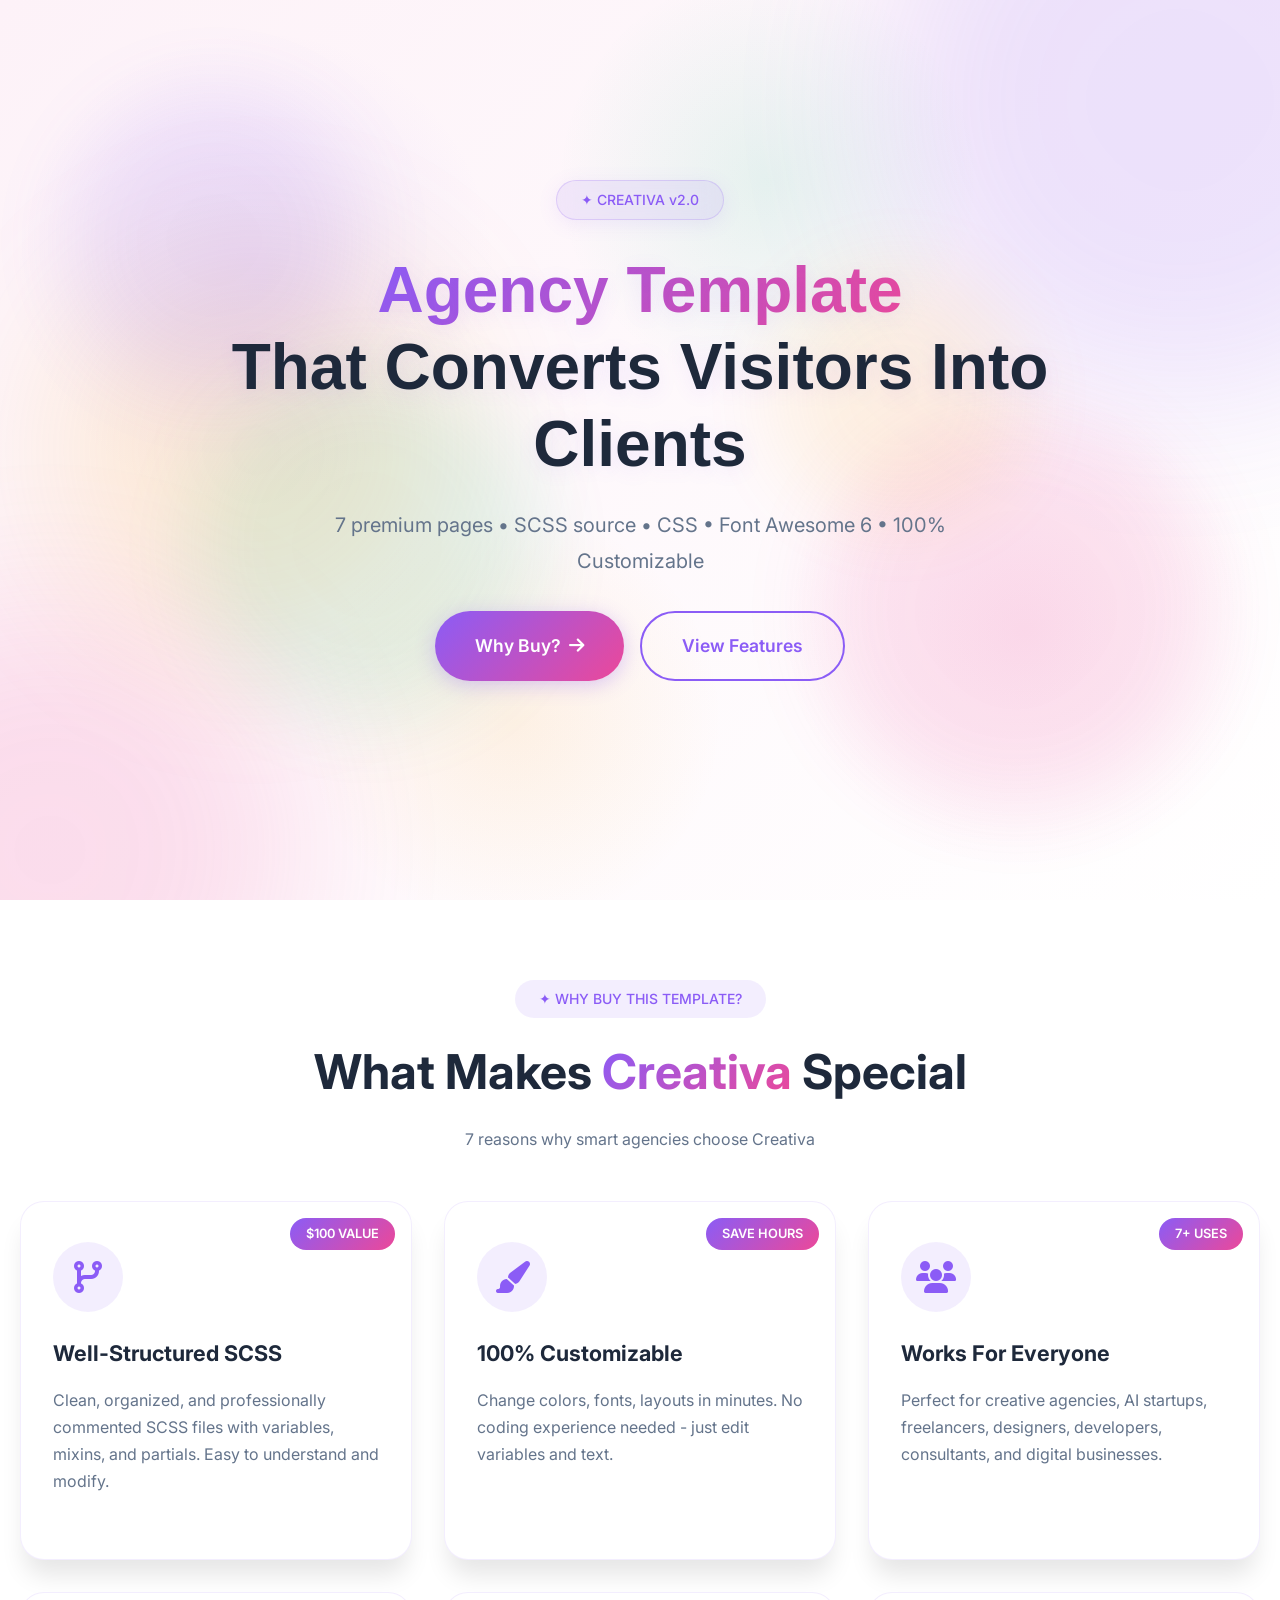
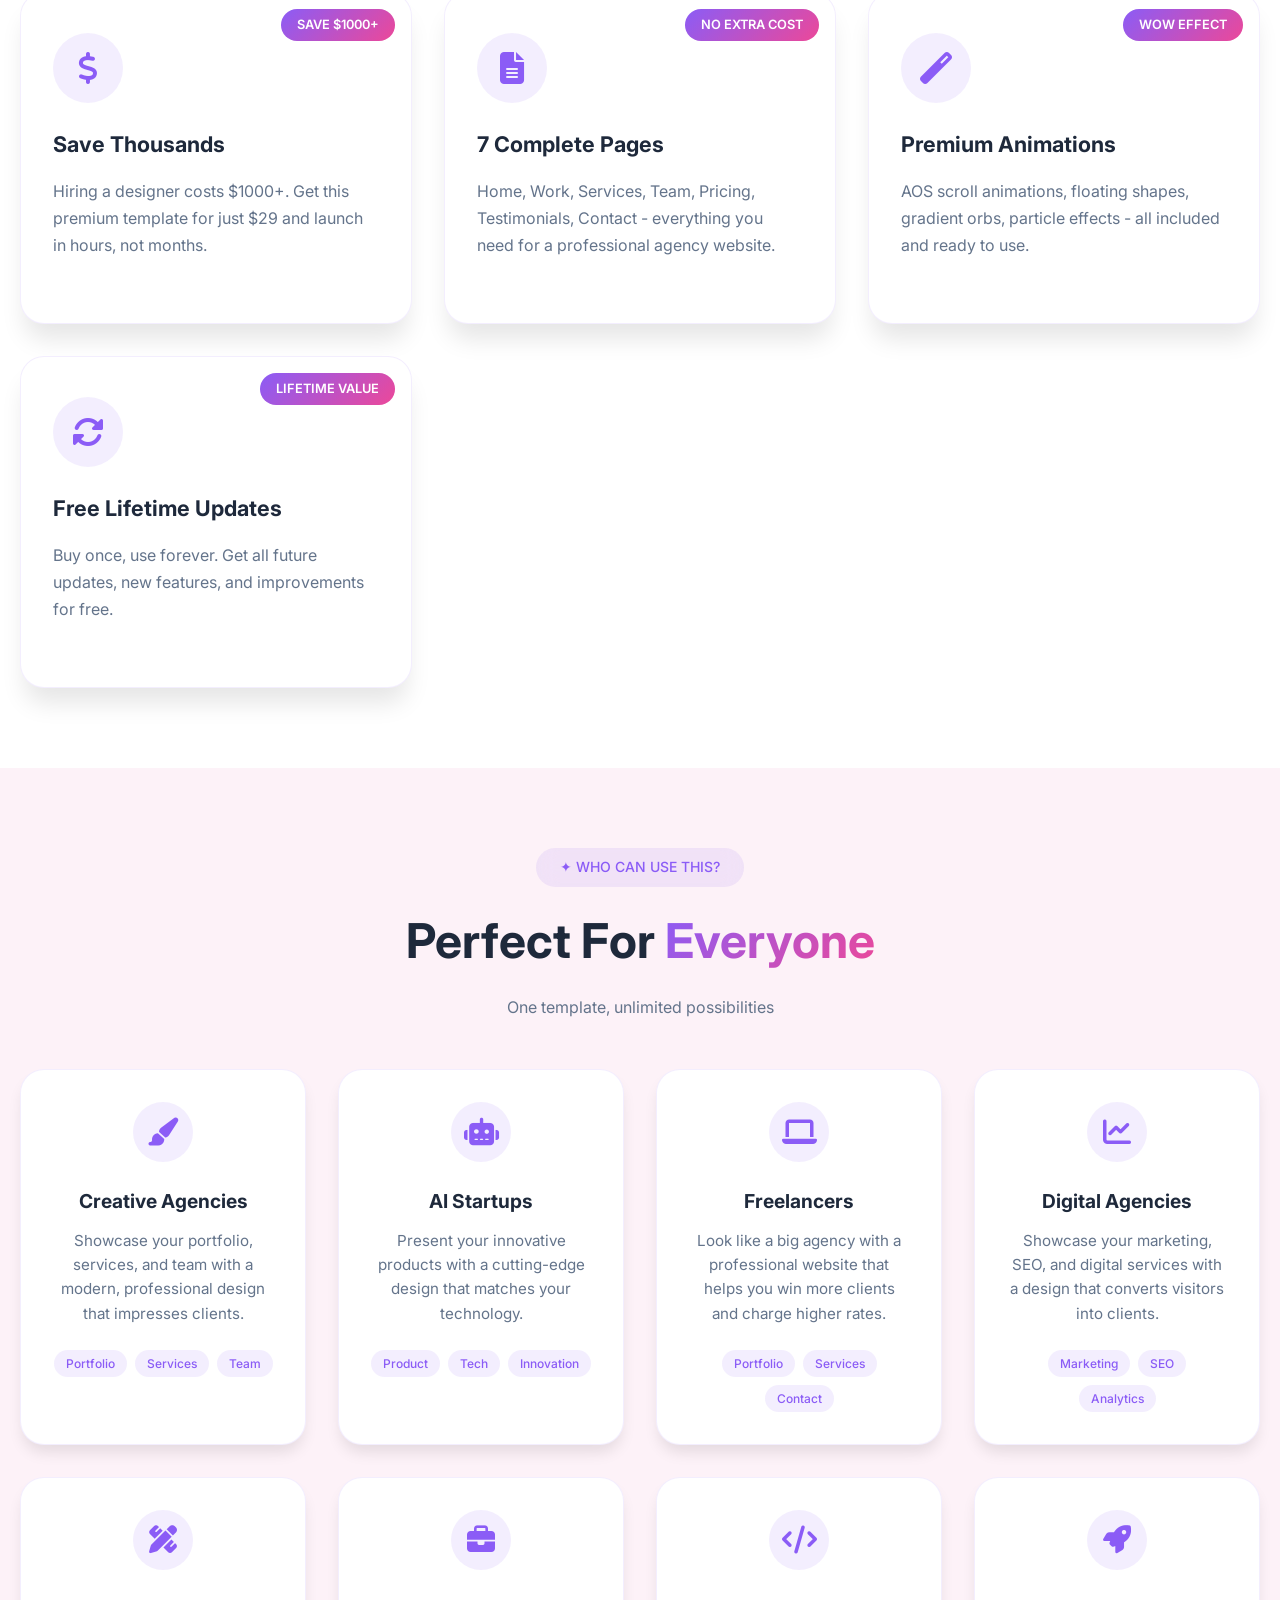
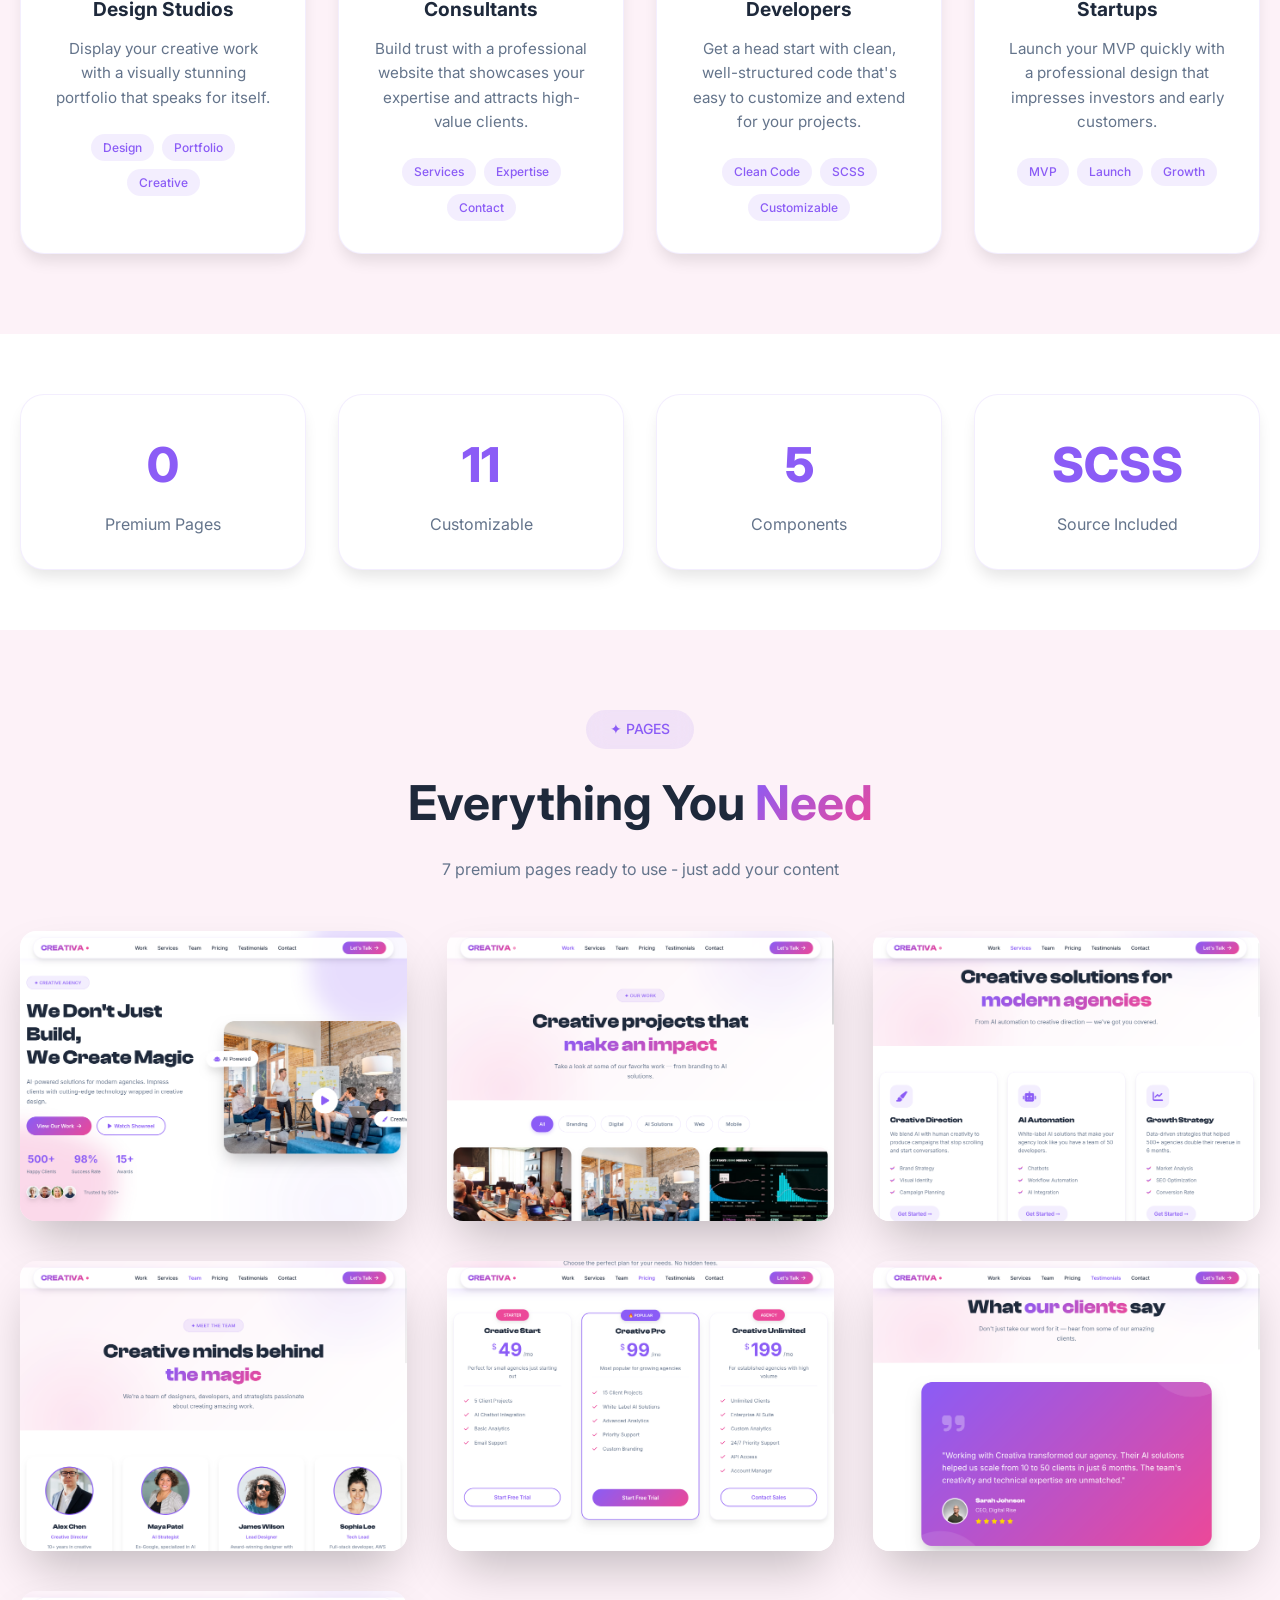
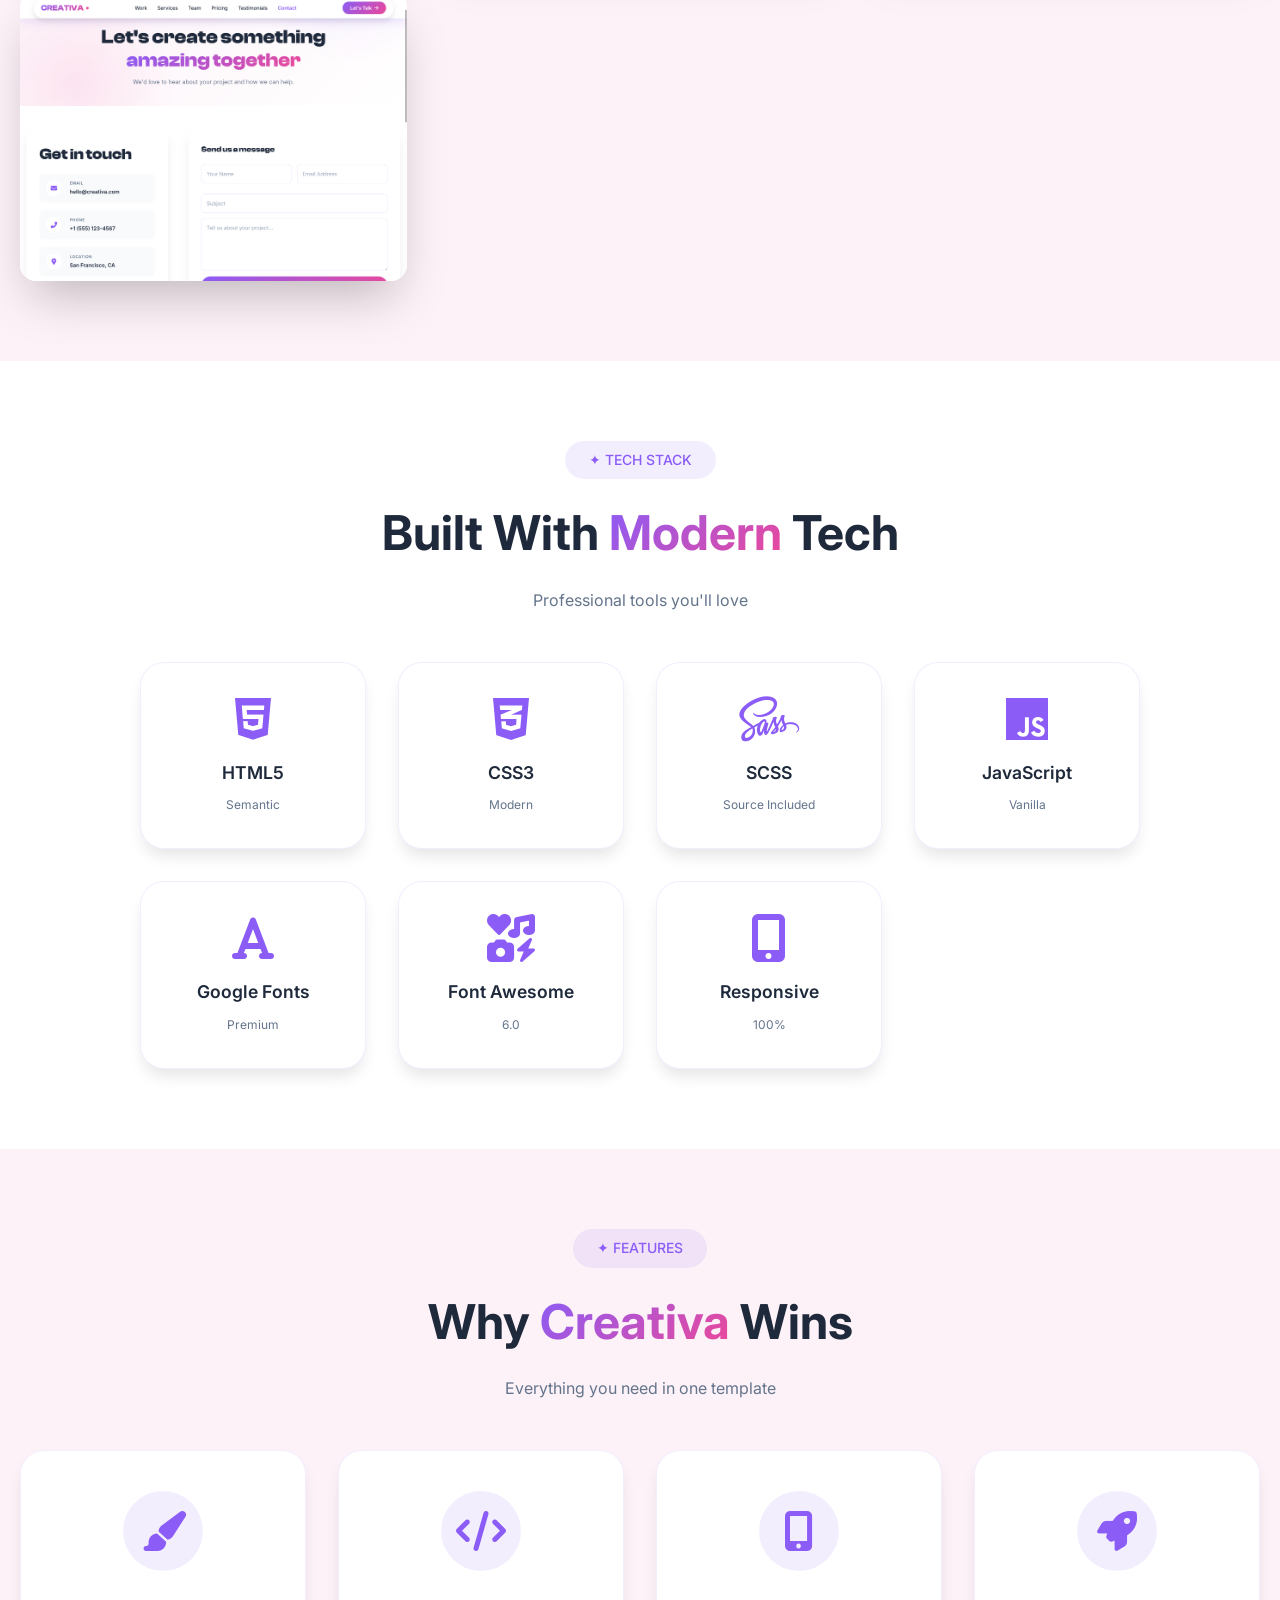
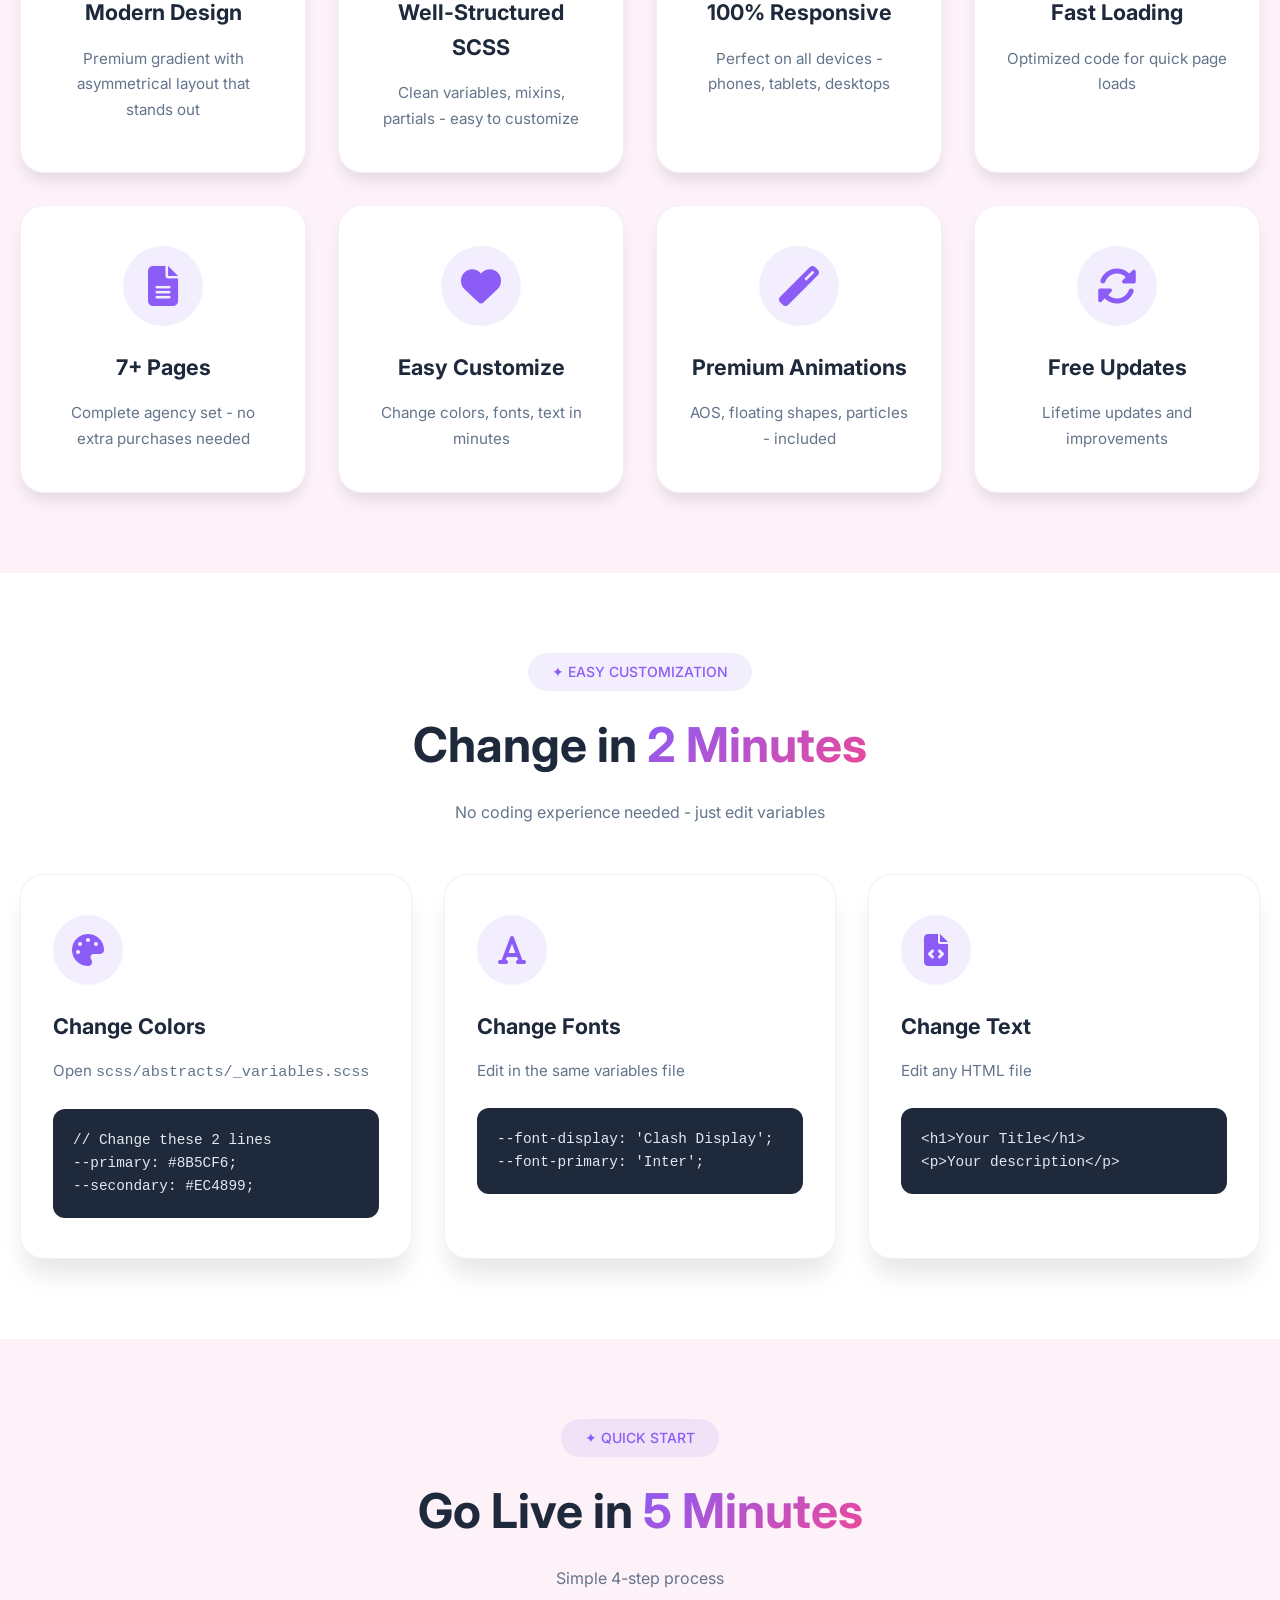
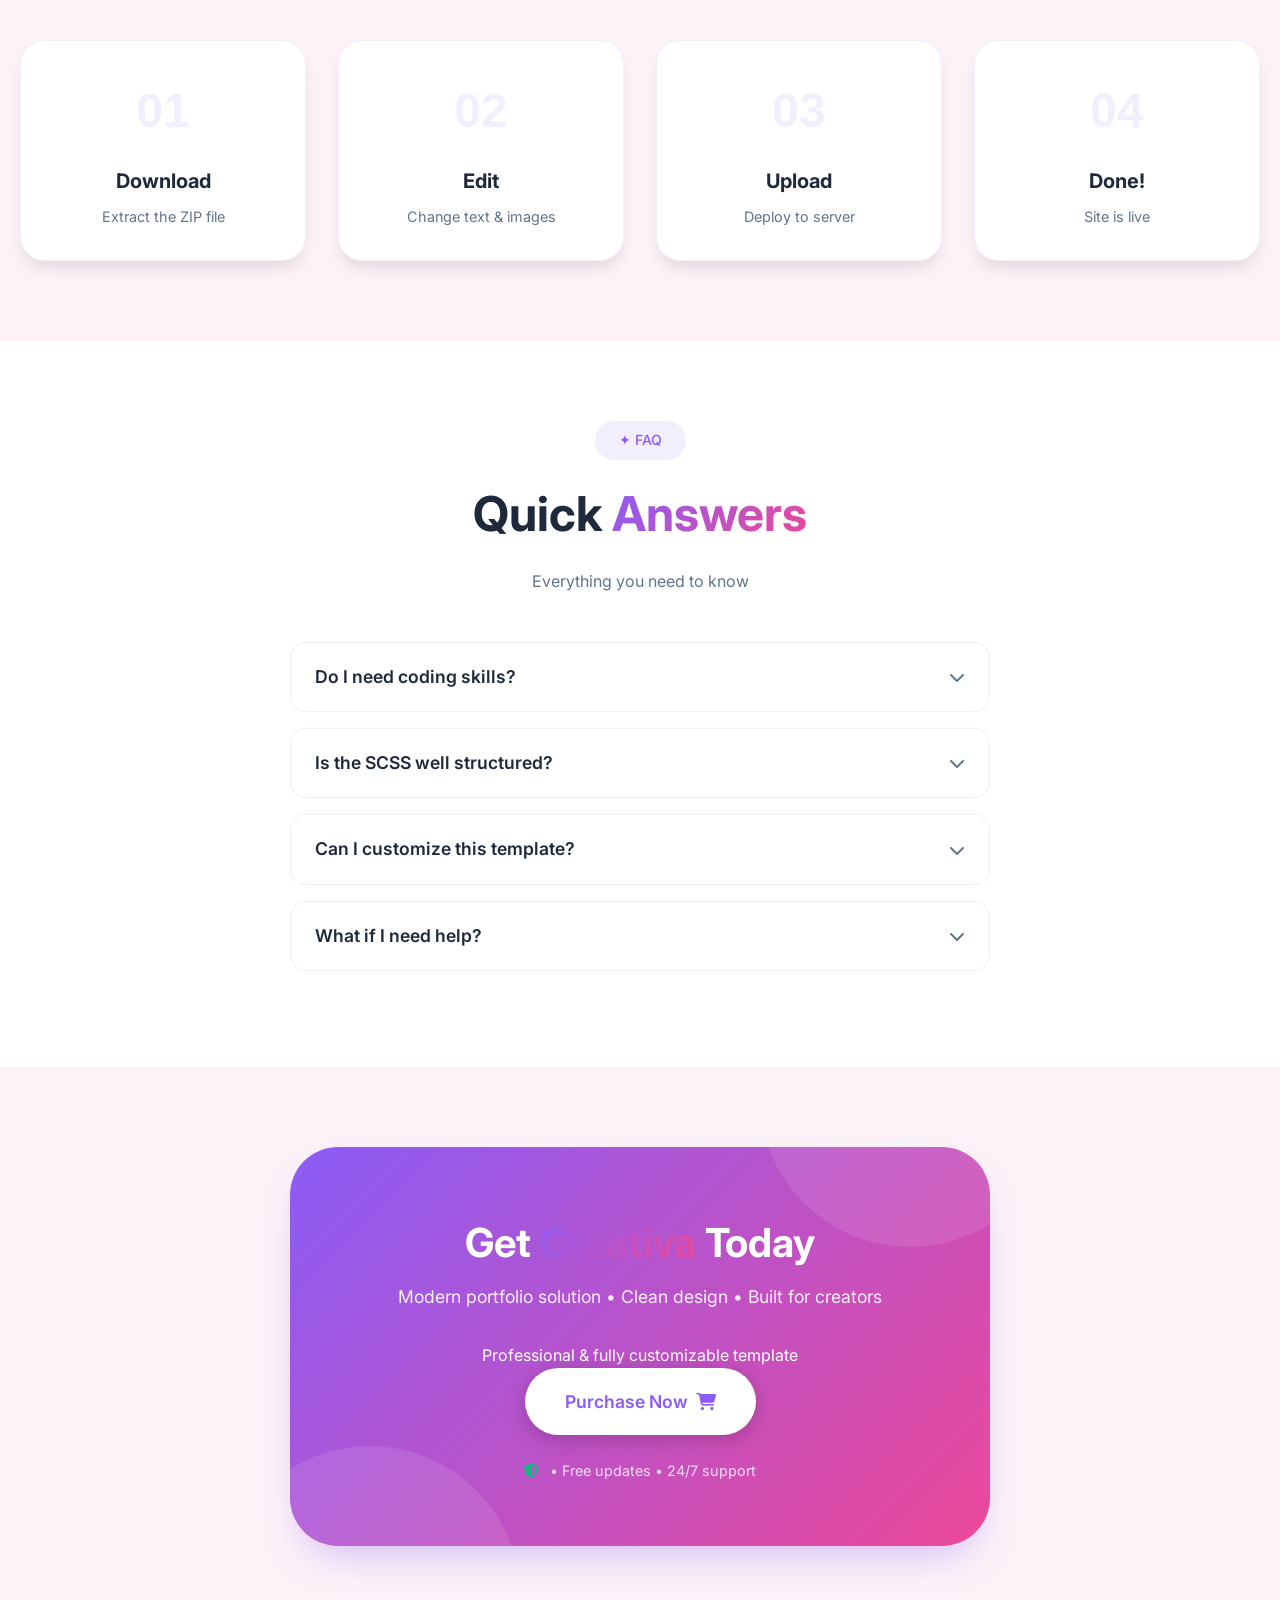
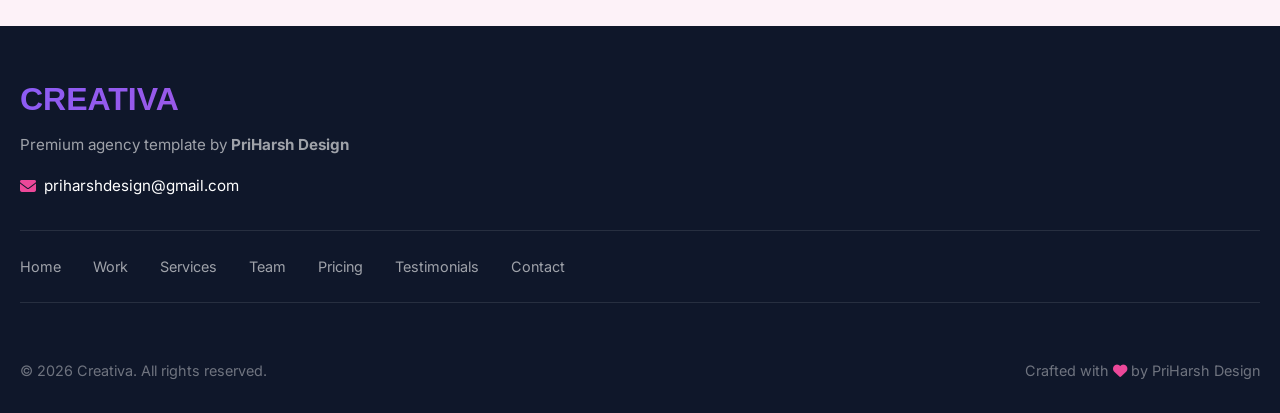
==== commit 55ba07dc: "Add images" ====
--- a/index.html
+++ b/index.html
@@ -85,21 +85,12 @@
             <span>View Features</span>
           </a>
         </div>
-
-        <div class="hero-avatars" data-aos="fade-up" data-aos-delay="500">
-          <div class="avatar-group">
-            <img src="https://randomuser.me/api/portraits/women/44.jpg" alt="Client">
-            <img src="https://randomuser.me/api/portraits/men/32.jpg" alt="Client">
-            <img src="https://randomuser.me/api/portraits/women/68.jpg" alt="Client">
-            <img src="https://randomuser.me/api/portraits/men/75.jpg" alt="Client">
-          </div>
-        </div>
-      </div>
-    </div>
-  </section>
-
-  <!-- ======================================== -->
-  <!-- WHY BUY THIS PRODUCT SECTION - SELLING POINTS -->
+      </div>
+    </div>
+  </section>
+
+  <!-- ======================================== -->
+  <!-- WHY BUY THIS PRODUCT SECTION  -->
   <!-- ======================================== -->
   <section class="why-buy-section" id="why-buy">
     <div class="container">
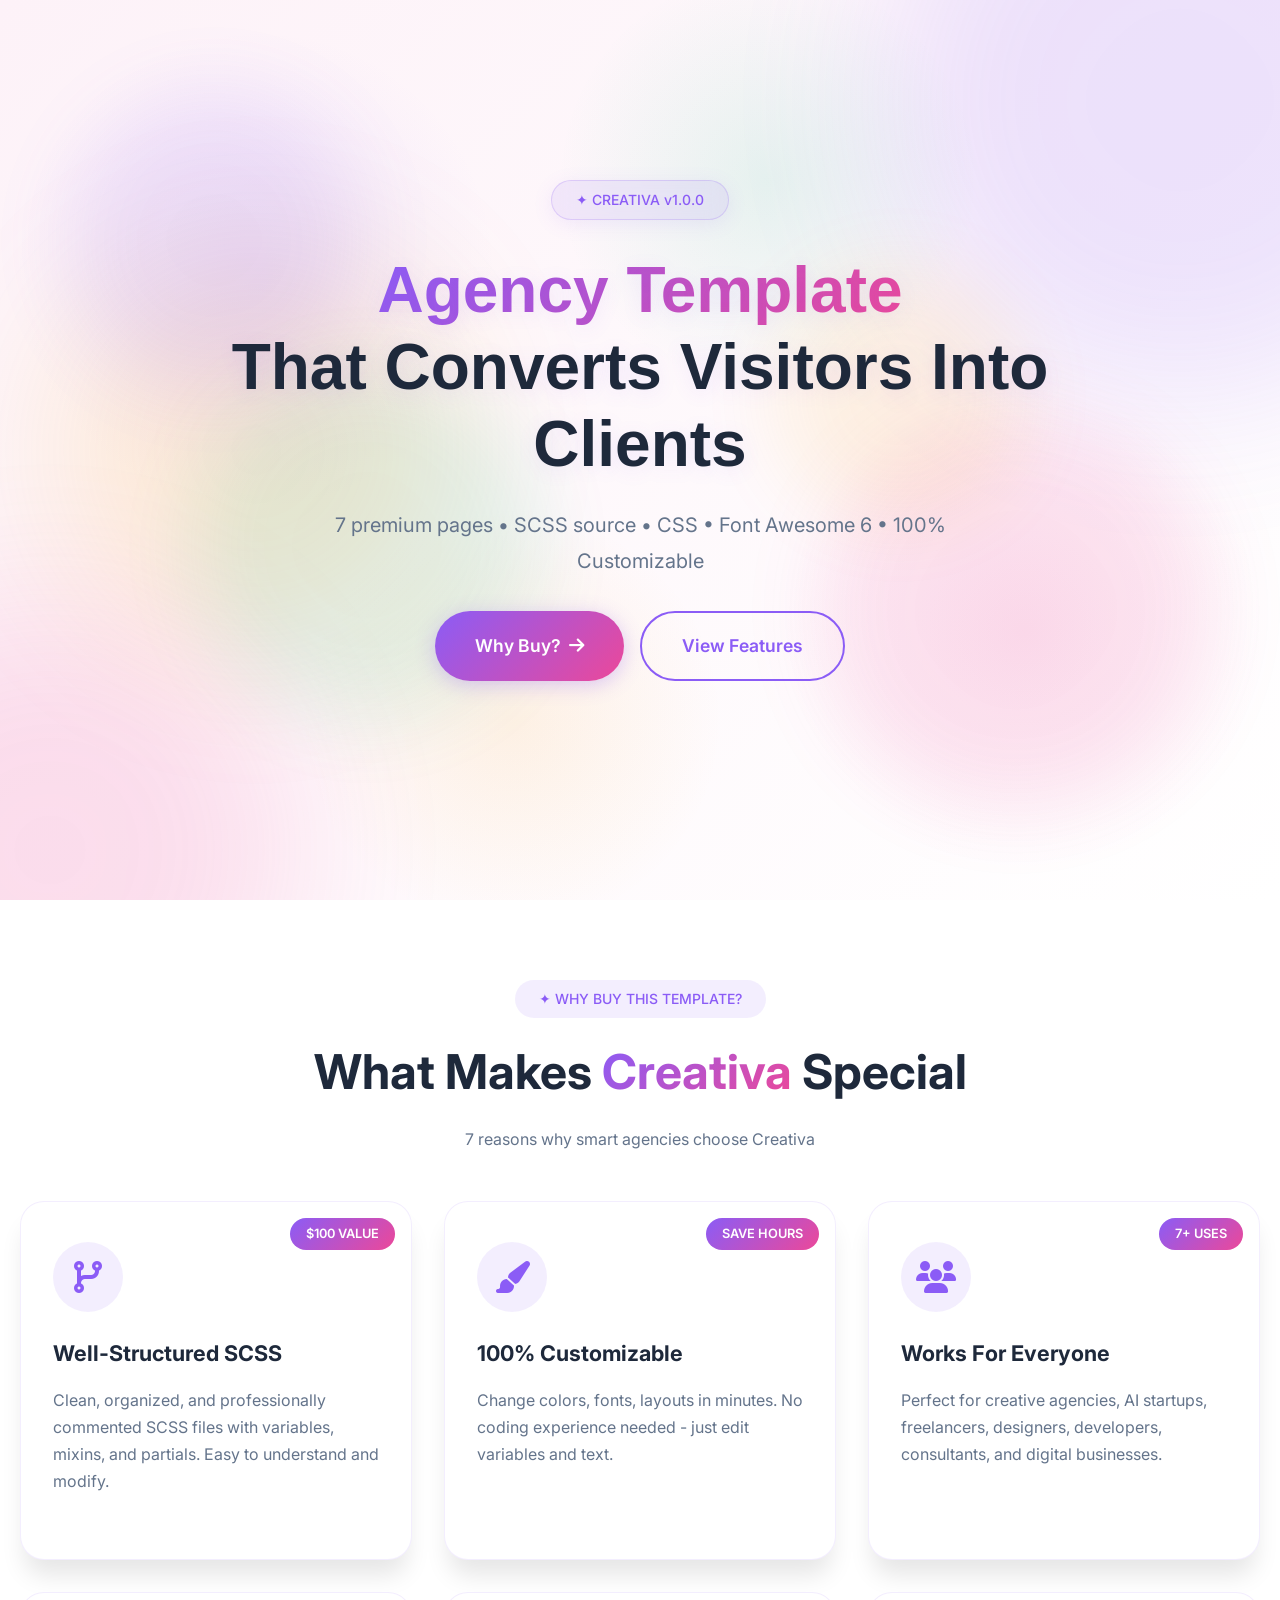
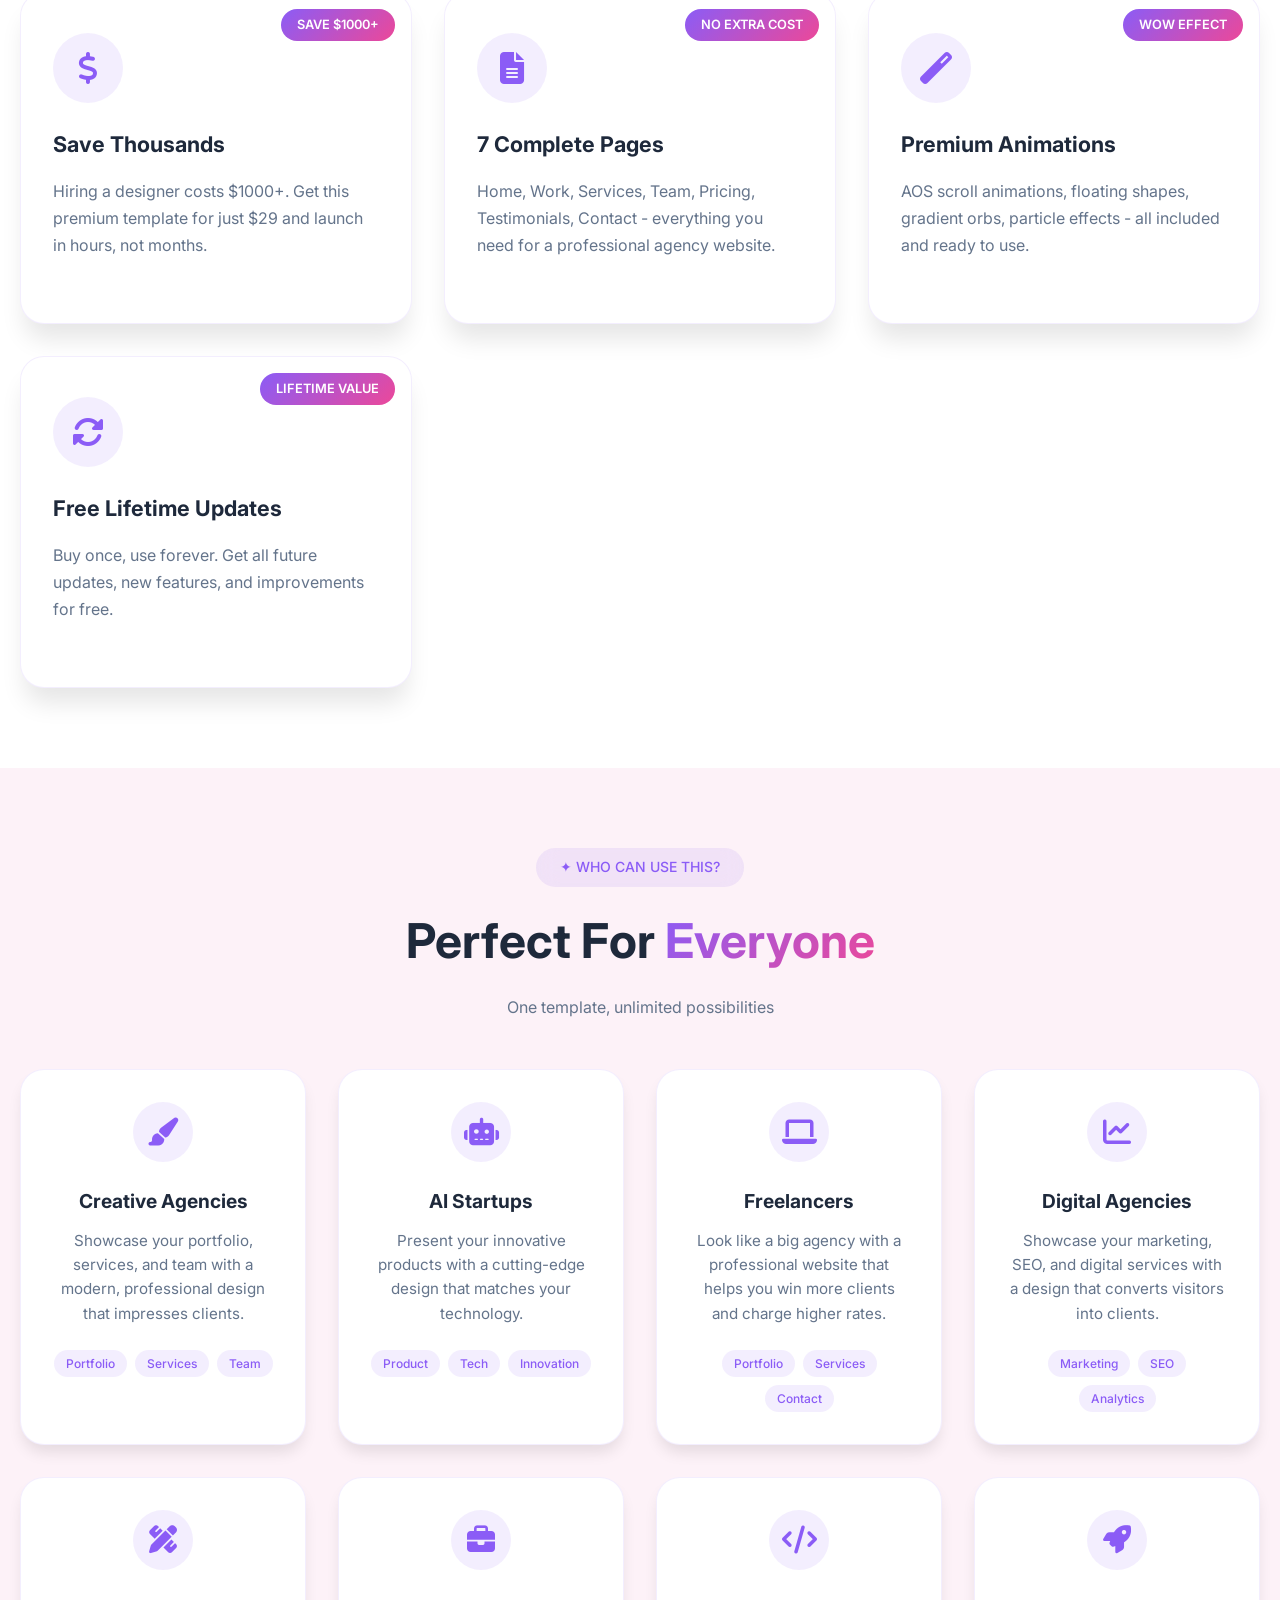
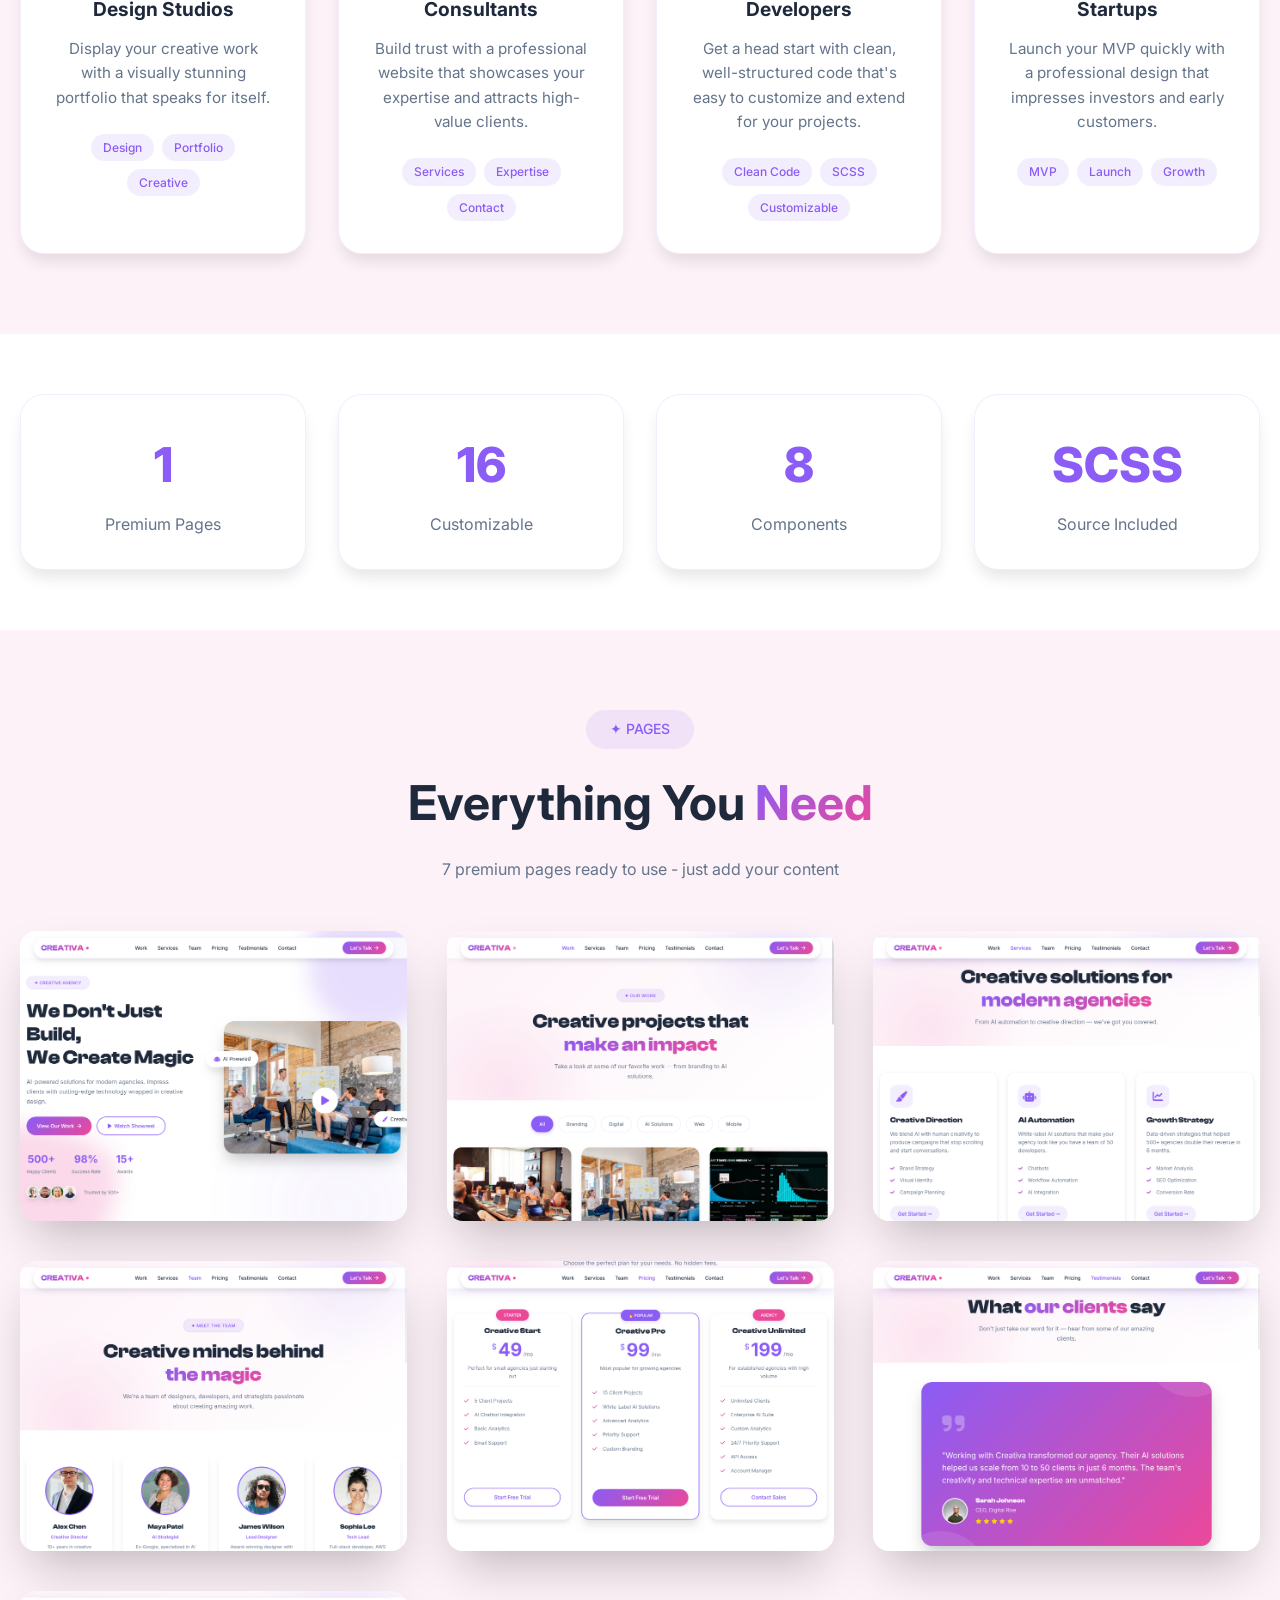
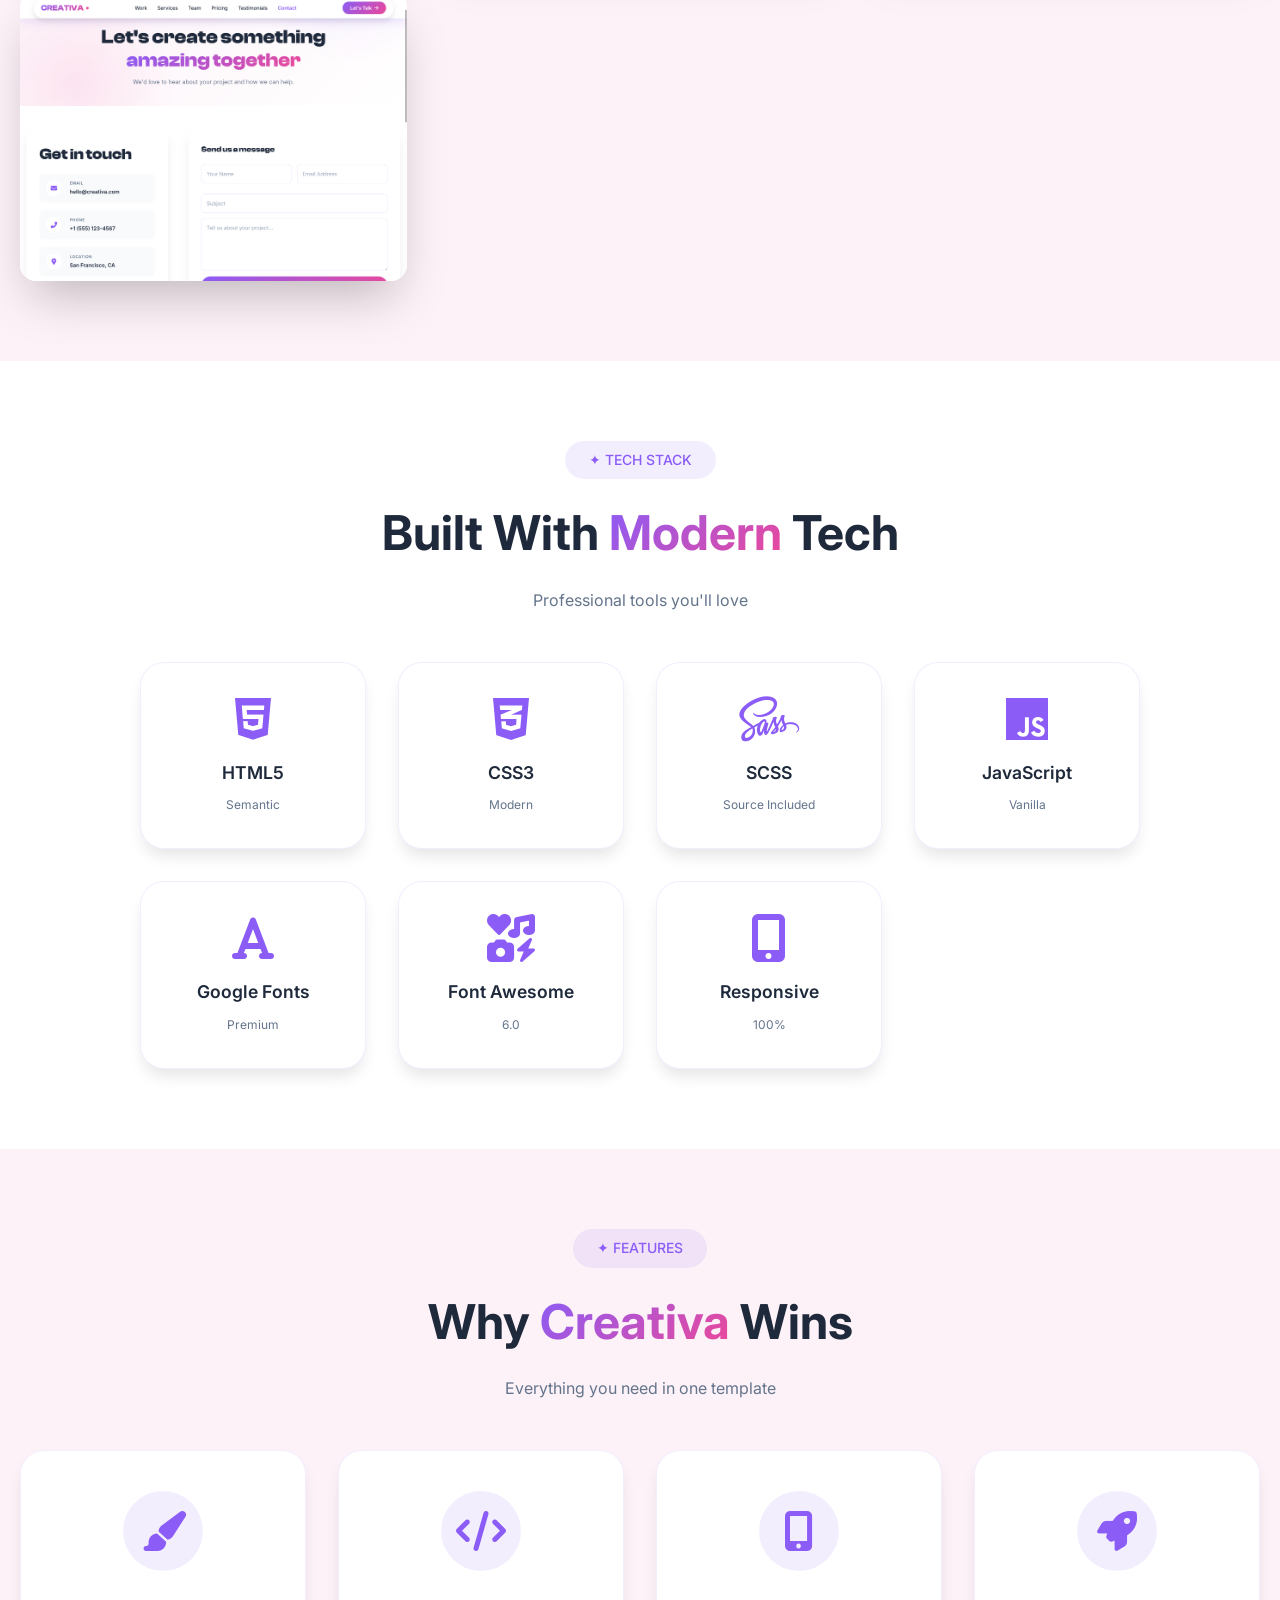
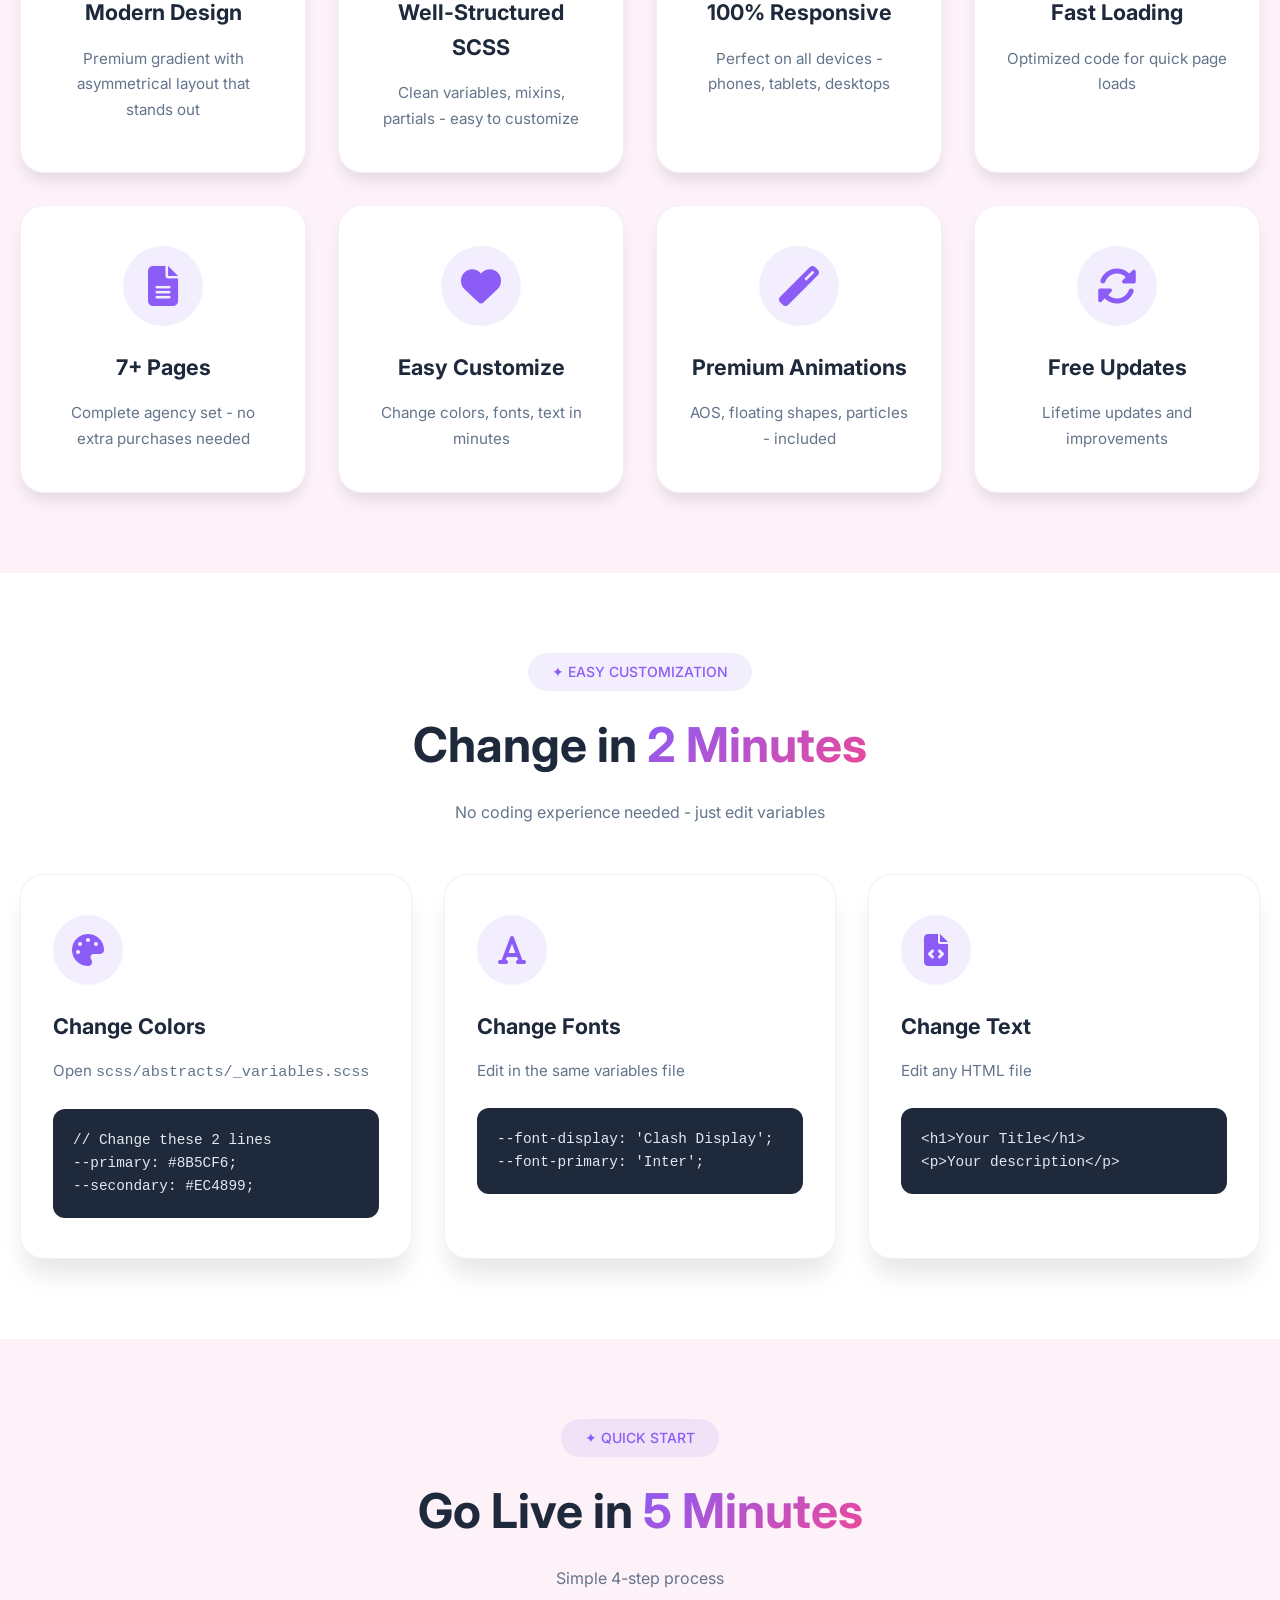
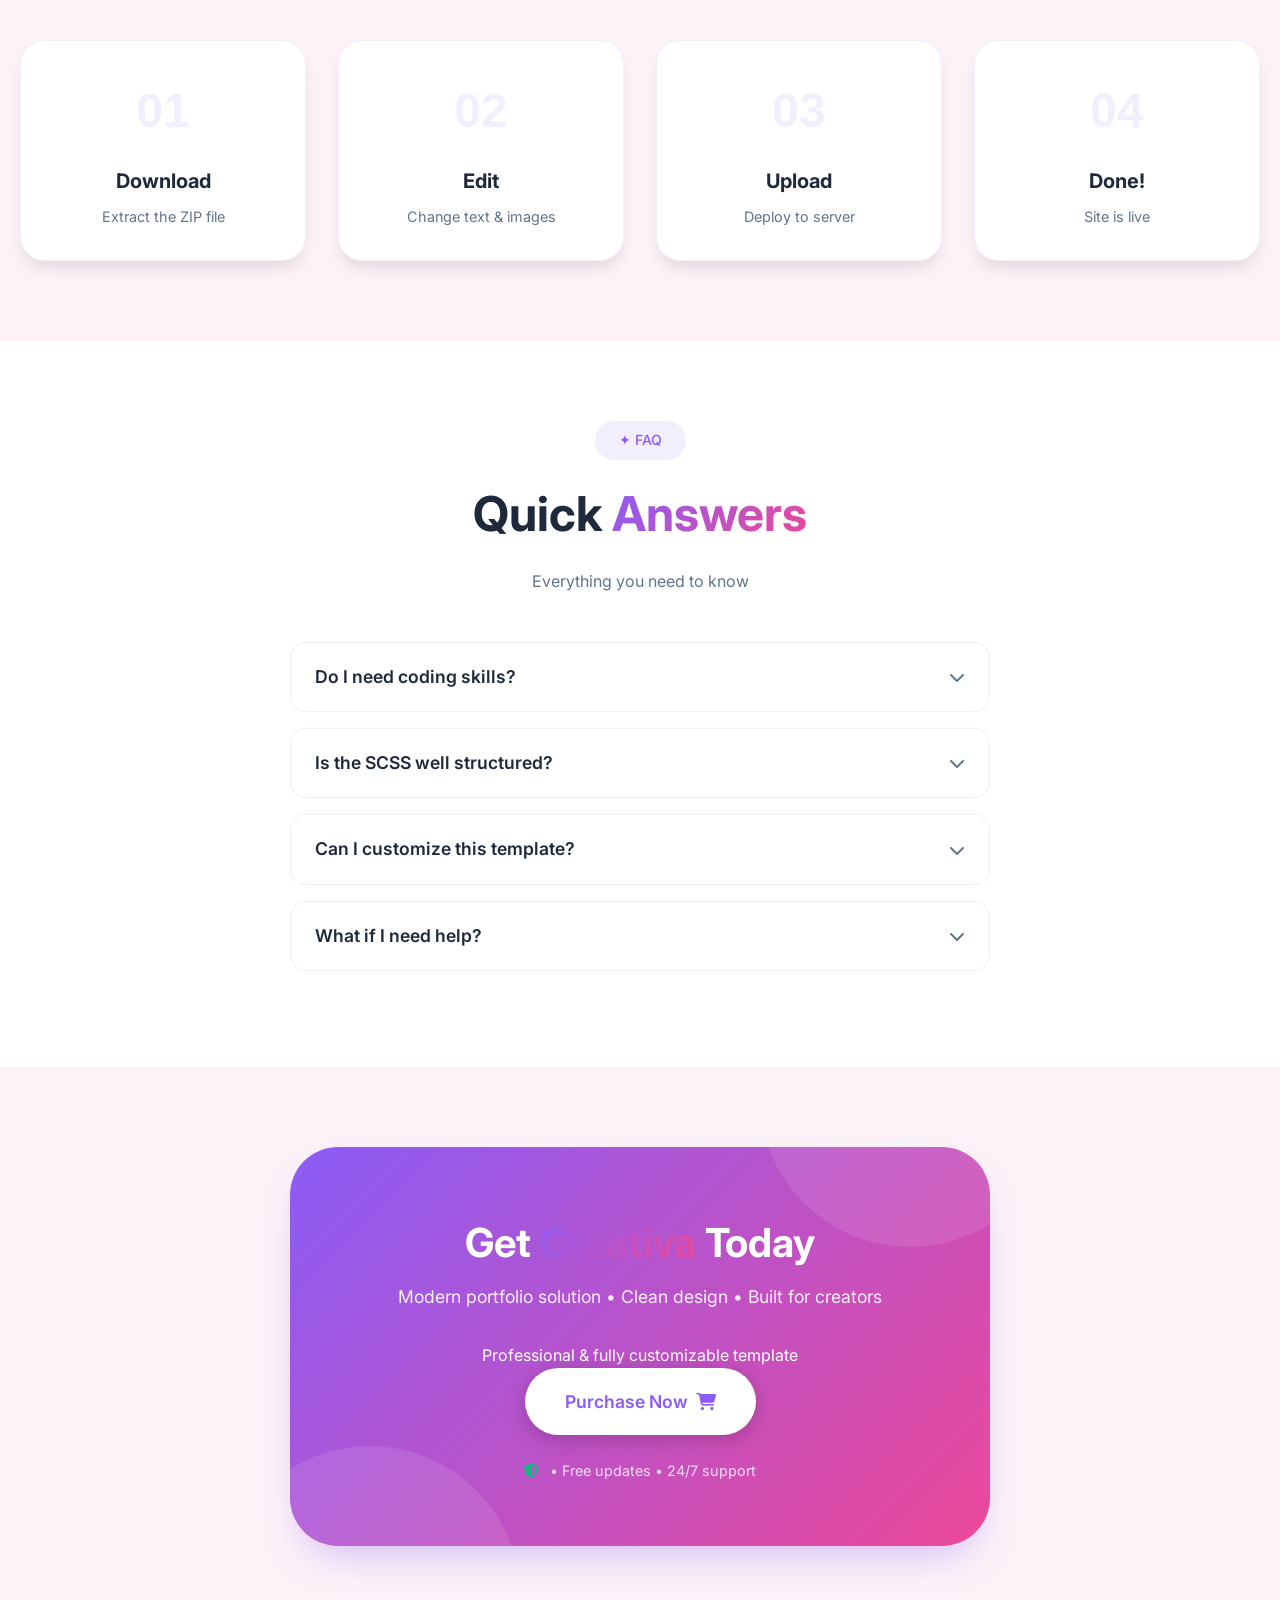
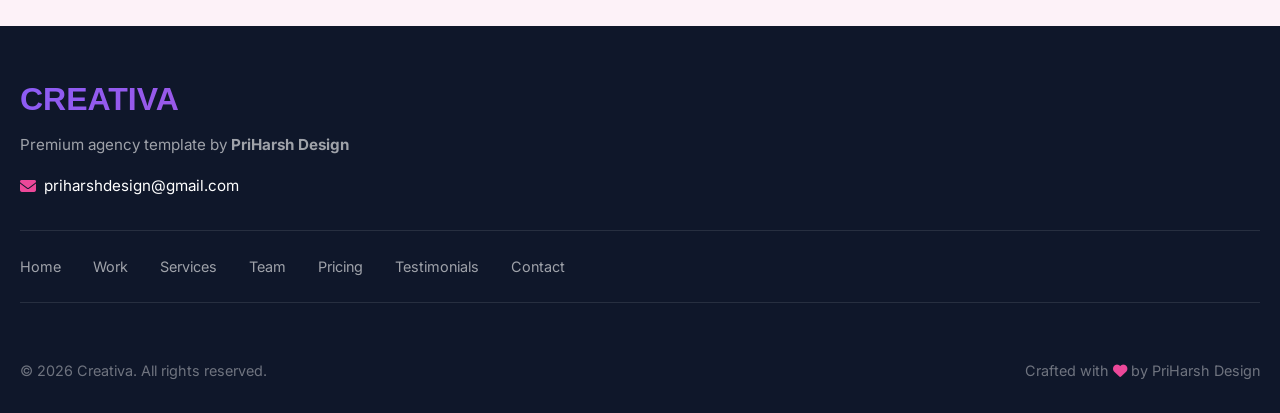
==== commit 3bf119f2: "Fix link" ====
--- a/index.html
+++ b/index.html
@@ -64,7 +64,7 @@
     <div class="container">
       <div class="hero-content">
         <div class="hero-badge" data-aos="fade-down" data-aos-delay="100">
-          <span class="badge-glow">✦ CREATIVA v2.0</span>
+          <span class="badge-glow">✦ CREATIVA v1.0.0</span>
         </div>
 
         <h1 class="hero-title" data-aos="fade-up" data-aos-delay="200">
@@ -800,13 +800,13 @@
           </div>
         </div>
         <div class="footer-links">
-          <a href="index.html">Home</a>
-          <a href="work.html">Work</a>
-          <a href="services.html">Services</a>
-          <a href="team.html">Team</a>
-          <a href="pricing.html">Pricing</a>
-          <a href="testimonials.html">Testimonials</a>
-          <a href="contact.html">Contact</a>
+          <a href="./xhtml/index.html">Home</a>
+          <a href="./xhtml/work.html">Work</a>
+          <a href="./xhtml/services.html">Services</a>
+          <a href="./xhtml/team.html">Team</a>
+          <a href="./xhtml/pricing.html">Pricing</a>
+          <a href="./xhtml/testimonials.html">Testimonials</a>
+          <a href="./xhtml/contact.html">Contact</a>
         </div>
         <div class="footer-copyright">
           <p>© 2025 Creativa. All rights reserved.</p>
